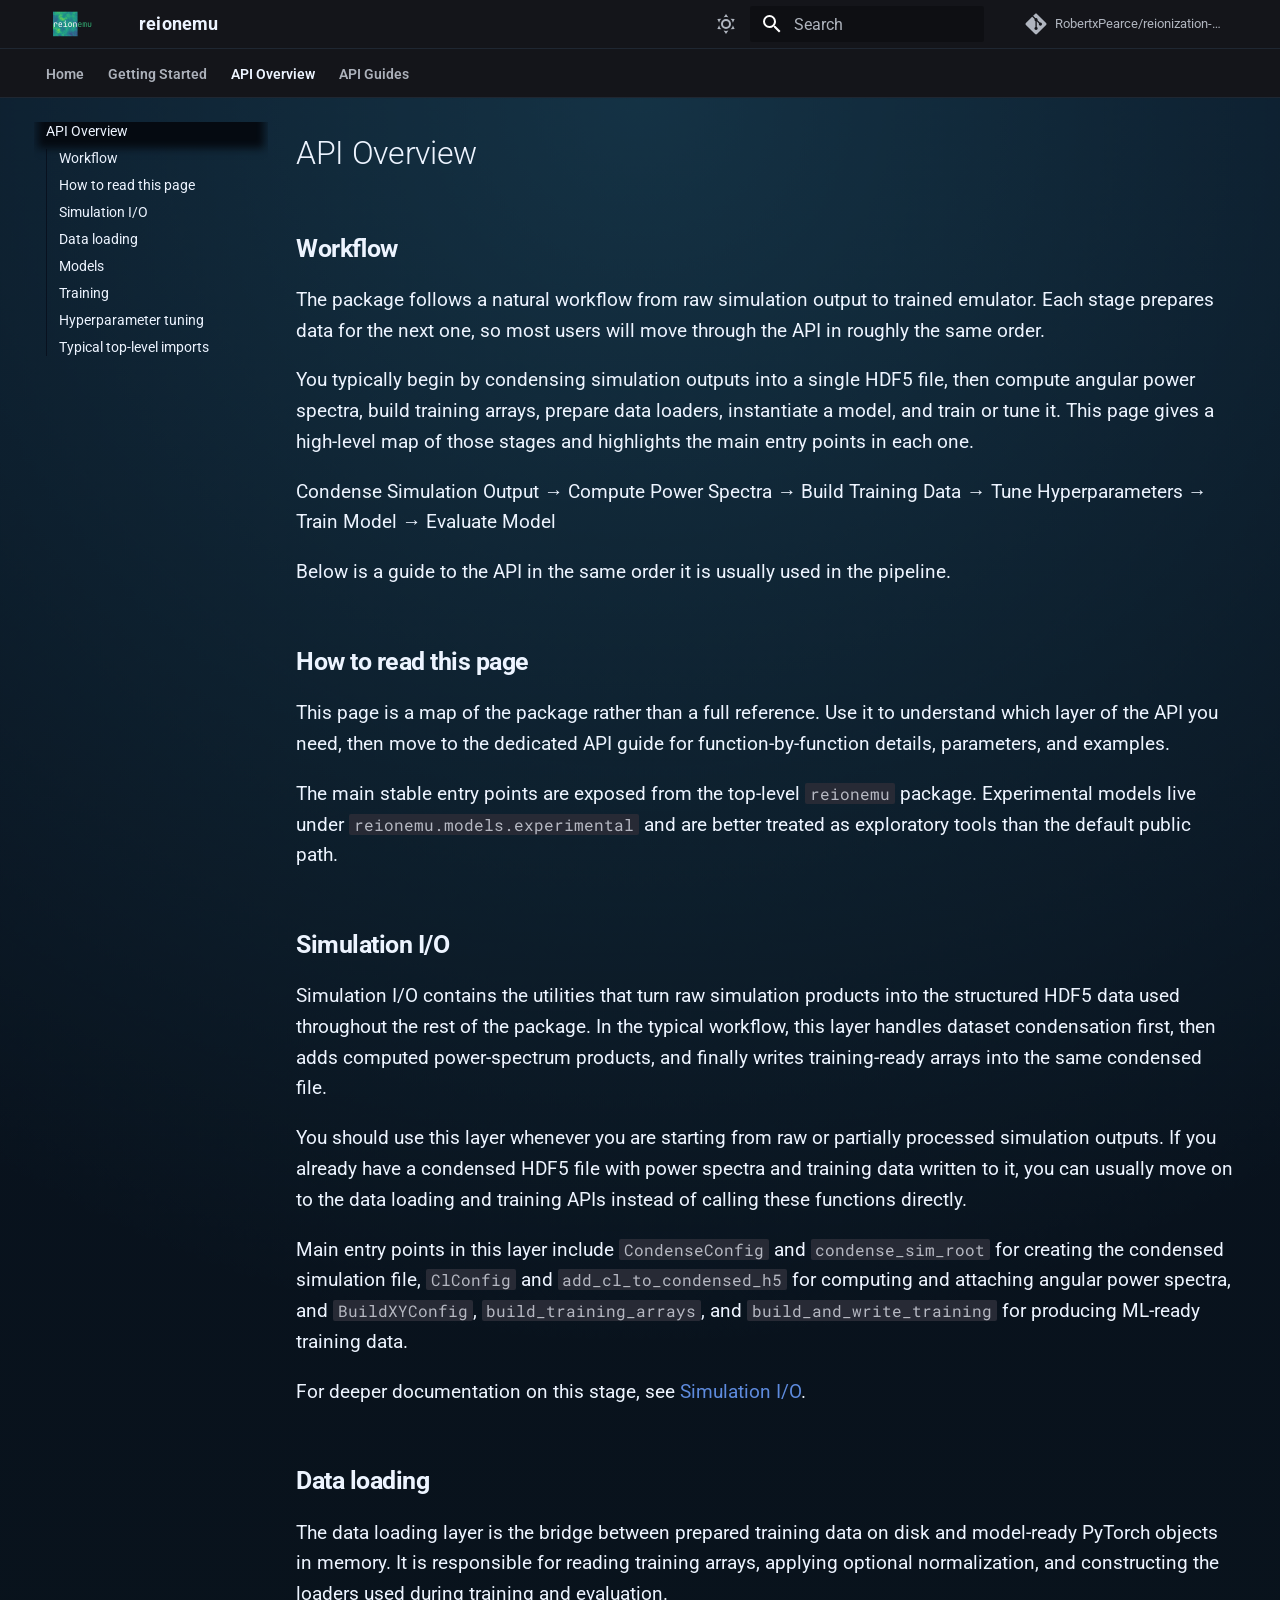
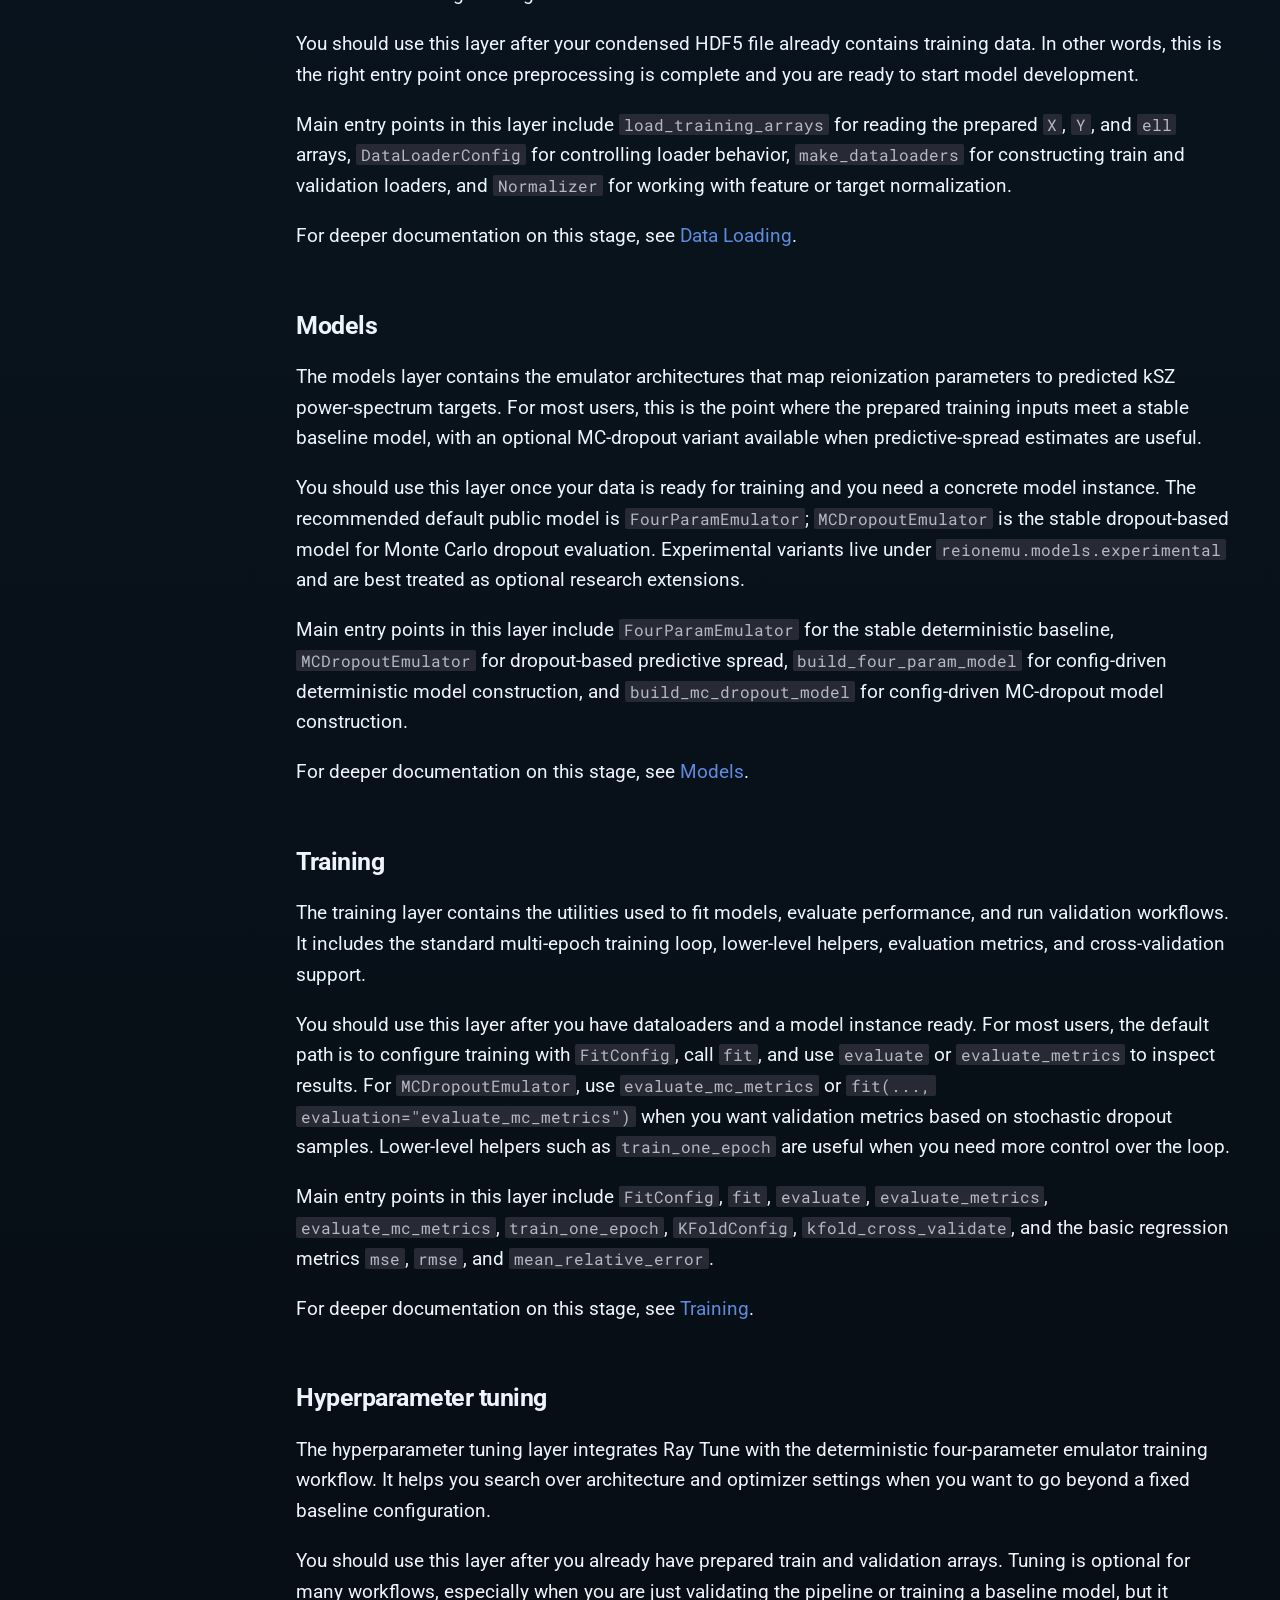
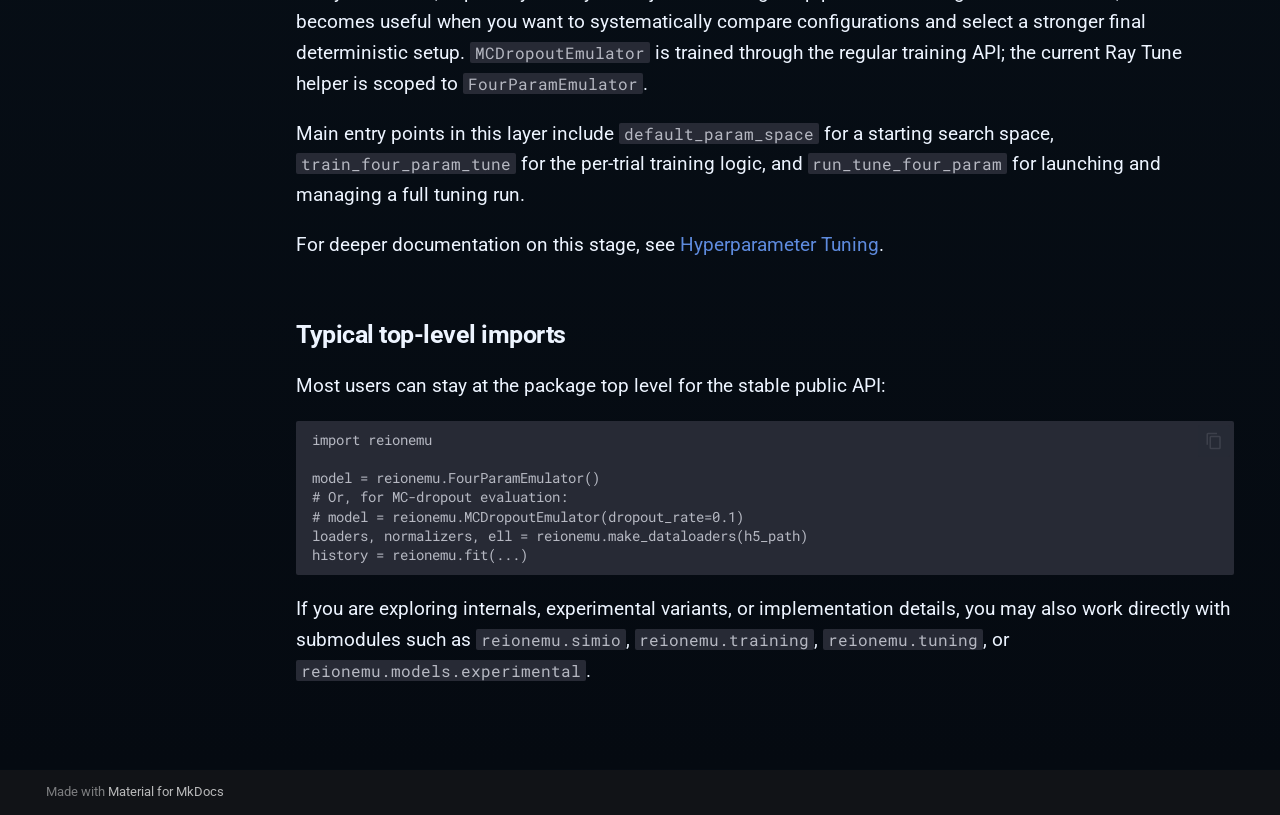
==== api-overview/index.html @ 4e7d53a0 "Deployed 5e20542 with MkDocs version: 1.6.1" ====
<!doctype html>
<html lang="en" class="no-js">
  <head>
    
      <meta charset="utf-8">
      <meta name="viewport" content="width=device-width,initial-scale=1">
      
        <meta name="description" content="Documentation for the reionemu package.">
      
      
      
        <link rel="canonical" href="https://robertxpearce.github.io/reionization-emulator/api-overview/">
      
      
        <link rel="prev" href="../getting-started/">
      
      
        <link rel="next" href="../api/simulation-io/">
      
      
        
      
      
      <link rel="icon" href="../assets/reionemu-logo.png">
      <meta name="generator" content="mkdocs-1.6.1, mkdocs-material-9.7.6">
    
    
      
        <title>API Overview - reionemu</title>
      
    
    
      <link rel="stylesheet" href="../assets/stylesheets/main.484c7ddc.min.css">
      
        
        <link rel="stylesheet" href="../assets/stylesheets/palette.ab4e12ef.min.css">
      
      


    
    
      
    
    
      
        
        
        <link rel="preconnect" href="https://fonts.gstatic.com" crossorigin>
        <link rel="stylesheet" href="https://fonts.googleapis.com/css?family=Roboto:300,300i,400,400i,700,700i%7CRoboto+Mono:400,400i,700,700i&display=fallback">
        <style>:root{--md-text-font:"Roboto";--md-code-font:"Roboto Mono"}</style>
      
    
    
      <link rel="stylesheet" href="../stylesheets/extra.css">
    
    <script>__md_scope=new URL("..",location),__md_hash=e=>[...e].reduce(((e,_)=>(e<<5)-e+_.charCodeAt(0)),0),__md_get=(e,_=localStorage,t=__md_scope)=>JSON.parse(_.getItem(t.pathname+"."+e)),__md_set=(e,_,t=localStorage,a=__md_scope)=>{try{t.setItem(a.pathname+"."+e,JSON.stringify(_))}catch(e){}}</script>
    
      

    
    
  </head>
  
  
    
    
      
    
    
    
    
    <body dir="ltr" data-md-color-scheme="slate" data-md-color-primary="black" data-md-color-accent="cyan">
  
    
    <input class="md-toggle" data-md-toggle="drawer" type="checkbox" id="__drawer" autocomplete="off">
    <input class="md-toggle" data-md-toggle="search" type="checkbox" id="__search" autocomplete="off">
    <label class="md-overlay" for="__drawer"></label>
    <div data-md-component="skip">
      
        
        <a href="#api-overview" class="md-skip">
          Skip to content
        </a>
      
    </div>
    <div data-md-component="announce">
      
    </div>
    
    
      

<header class="md-header" data-md-component="header">
  <nav class="md-header__inner md-grid" aria-label="Header">
    <a href=".." title="reionemu" class="md-header__button md-logo" aria-label="reionemu" data-md-component="logo">
      
  <img src="../assets/reionemu-logo.png" alt="logo">

    </a>
    <label class="md-header__button md-icon" for="__drawer">
      
      <svg xmlns="http://www.w3.org/2000/svg" viewBox="0 0 24 24"><path d="M3 6h18v2H3zm0 5h18v2H3zm0 5h18v2H3z"/></svg>
    </label>
    <div class="md-header__title" data-md-component="header-title">
      <div class="md-header__ellipsis">
        <div class="md-header__topic">
          <span class="md-ellipsis">
            reionemu
          </span>
        </div>
        <div class="md-header__topic" data-md-component="header-topic">
          <span class="md-ellipsis">
            
              API Overview
            
          </span>
        </div>
      </div>
    </div>
    
      
        <form class="md-header__option" data-md-component="palette">
  
    
    
    
    <input class="md-option" data-md-color-media="" data-md-color-scheme="slate" data-md-color-primary="black" data-md-color-accent="cyan"  aria-label="Switch to light mode"  type="radio" name="__palette" id="__palette_0">
    
      <label class="md-header__button md-icon" title="Switch to light mode" for="__palette_1" hidden>
        <svg xmlns="http://www.w3.org/2000/svg" viewBox="0 0 24 24"><path d="M12 7a5 5 0 0 1 5 5 5 5 0 0 1-5 5 5 5 0 0 1-5-5 5 5 0 0 1 5-5m0 2a3 3 0 0 0-3 3 3 3 0 0 0 3 3 3 3 0 0 0 3-3 3 3 0 0 0-3-3m0-7 2.39 3.42C13.65 5.15 12.84 5 12 5s-1.65.15-2.39.42zM3.34 7l4.16-.35A7.2 7.2 0 0 0 5.94 8.5c-.44.74-.69 1.5-.83 2.29zm.02 10 1.76-3.77a7.131 7.131 0 0 0 2.38 4.14zM20.65 7l-1.77 3.79a7.02 7.02 0 0 0-2.38-4.15zm-.01 10-4.14.36c.59-.51 1.12-1.14 1.54-1.86.42-.73.69-1.5.83-2.29zM12 22l-2.41-3.44c.74.27 1.55.44 2.41.44.82 0 1.63-.17 2.37-.44z"/></svg>
      </label>
    
  
    
    
    
    <input class="md-option" data-md-color-media="" data-md-color-scheme="default" data-md-color-primary="blue-grey" data-md-color-accent="cyan"  aria-label="Switch to dark mode"  type="radio" name="__palette" id="__palette_1">
    
      <label class="md-header__button md-icon" title="Switch to dark mode" for="__palette_0" hidden>
        <svg xmlns="http://www.w3.org/2000/svg" viewBox="0 0 24 24"><path d="m17.75 4.09-2.53 1.94.91 3.06-2.63-1.81-2.63 1.81.91-3.06-2.53-1.94L12.44 4l1.06-3 1.06 3zm3.5 6.91-1.64 1.25.59 1.98-1.7-1.17-1.7 1.17.59-1.98L15.75 11l2.06-.05L18.5 9l.69 1.95zm-2.28 4.95c.83-.08 1.72 1.1 1.19 1.85-.32.45-.66.87-1.08 1.27C15.17 23 8.84 23 4.94 19.07c-3.91-3.9-3.91-10.24 0-14.14.4-.4.82-.76 1.27-1.08.75-.53 1.93.36 1.85 1.19-.27 2.86.69 5.83 2.89 8.02a9.96 9.96 0 0 0 8.02 2.89m-1.64 2.02a12.08 12.08 0 0 1-7.8-3.47c-2.17-2.19-3.33-5-3.49-7.82-2.81 3.14-2.7 7.96.31 10.98 3.02 3.01 7.84 3.12 10.98.31"/></svg>
      </label>
    
  
</form>
      
    
    
      <script>var palette=__md_get("__palette");if(palette&&palette.color){if("(prefers-color-scheme)"===palette.color.media){var media=matchMedia("(prefers-color-scheme: light)"),input=document.querySelector(media.matches?"[data-md-color-media='(prefers-color-scheme: light)']":"[data-md-color-media='(prefers-color-scheme: dark)']");palette.color.media=input.getAttribute("data-md-color-media"),palette.color.scheme=input.getAttribute("data-md-color-scheme"),palette.color.primary=input.getAttribute("data-md-color-primary"),palette.color.accent=input.getAttribute("data-md-color-accent")}for(var[key,value]of Object.entries(palette.color))document.body.setAttribute("data-md-color-"+key,value)}</script>
    
    
    
      
      
        <label class="md-header__button md-icon" for="__search">
          
          <svg xmlns="http://www.w3.org/2000/svg" viewBox="0 0 24 24"><path d="M9.5 3A6.5 6.5 0 0 1 16 9.5c0 1.61-.59 3.09-1.56 4.23l.27.27h.79l5 5-1.5 1.5-5-5v-.79l-.27-.27A6.52 6.52 0 0 1 9.5 16 6.5 6.5 0 0 1 3 9.5 6.5 6.5 0 0 1 9.5 3m0 2C7 5 5 7 5 9.5S7 14 9.5 14 14 12 14 9.5 12 5 9.5 5"/></svg>
        </label>
        <div class="md-search" data-md-component="search" role="dialog">
  <label class="md-search__overlay" for="__search"></label>
  <div class="md-search__inner" role="search">
    <form class="md-search__form" name="search">
      <input type="text" class="md-search__input" name="query" aria-label="Search" placeholder="Search" autocapitalize="off" autocorrect="off" autocomplete="off" spellcheck="false" data-md-component="search-query" required>
      <label class="md-search__icon md-icon" for="__search">
        
        <svg xmlns="http://www.w3.org/2000/svg" viewBox="0 0 24 24"><path d="M9.5 3A6.5 6.5 0 0 1 16 9.5c0 1.61-.59 3.09-1.56 4.23l.27.27h.79l5 5-1.5 1.5-5-5v-.79l-.27-.27A6.52 6.52 0 0 1 9.5 16 6.5 6.5 0 0 1 3 9.5 6.5 6.5 0 0 1 9.5 3m0 2C7 5 5 7 5 9.5S7 14 9.5 14 14 12 14 9.5 12 5 9.5 5"/></svg>
        
        <svg xmlns="http://www.w3.org/2000/svg" viewBox="0 0 24 24"><path d="M20 11v2H8l5.5 5.5-1.42 1.42L4.16 12l7.92-7.92L13.5 5.5 8 11z"/></svg>
      </label>
      <nav class="md-search__options" aria-label="Search">
        
        <button type="reset" class="md-search__icon md-icon" title="Clear" aria-label="Clear" tabindex="-1">
          
          <svg xmlns="http://www.w3.org/2000/svg" viewBox="0 0 24 24"><path d="M19 6.41 17.59 5 12 10.59 6.41 5 5 6.41 10.59 12 5 17.59 6.41 19 12 13.41 17.59 19 19 17.59 13.41 12z"/></svg>
        </button>
      </nav>
      
    </form>
    <div class="md-search__output">
      <div class="md-search__scrollwrap" tabindex="0" data-md-scrollfix>
        <div class="md-search-result" data-md-component="search-result">
          <div class="md-search-result__meta">
            Initializing search
          </div>
          <ol class="md-search-result__list" role="presentation"></ol>
        </div>
      </div>
    </div>
  </div>
</div>
      
    
    
      <div class="md-header__source">
        <a href="https://github.com/RobertxPearce/reionization-emulator" title="Go to repository" class="md-source" data-md-component="source">
  <div class="md-source__icon md-icon">
    
    <svg xmlns="http://www.w3.org/2000/svg" viewBox="0 0 448 512"><!--! Font Awesome Free 7.1.0 by @fontawesome - https://fontawesome.com License - https://fontawesome.com/license/free (Icons: CC BY 4.0, Fonts: SIL OFL 1.1, Code: MIT License) Copyright 2025 Fonticons, Inc.--><path d="M439.6 236.1 244 40.5c-5.4-5.5-12.8-8.5-20.4-8.5s-15 3-20.4 8.4L162.5 81l51.5 51.5c27.1-9.1 52.7 16.8 43.4 43.7l49.7 49.7c34.2-11.8 61.2 31 35.5 56.7-26.5 26.5-70.2-2.9-56-37.3L240.3 199v121.9c25.3 12.5 22.3 41.8 9.1 55-6.4 6.4-15.2 10.1-24.3 10.1s-17.8-3.6-24.3-10.1c-17.6-17.6-11.1-46.9 11.2-56v-123c-20.8-8.5-24.6-30.7-18.6-45L142.6 101 8.5 235.1C3 240.6 0 247.9 0 255.5s3 15 8.5 20.4l195.6 195.7c5.4 5.4 12.7 8.4 20.4 8.4s15-3 20.4-8.4l194.7-194.7c5.4-5.4 8.4-12.8 8.4-20.4s-3-15-8.4-20.4"/></svg>
  </div>
  <div class="md-source__repository">
    RobertxPearce/reionization-emulator
  </div>
</a>
      </div>
    
  </nav>
  
</header>
    
    <div class="md-container" data-md-component="container">
      
      
        
          
            
<nav class="md-tabs" aria-label="Tabs" data-md-component="tabs">
  <div class="md-grid">
    <ul class="md-tabs__list">
      
        
  
  
  
  
    <li class="md-tabs__item">
      <a href=".." class="md-tabs__link">
        
  
  
    
  
  Home

      </a>
    </li>
  

      
        
  
  
  
  
    <li class="md-tabs__item">
      <a href="../getting-started/" class="md-tabs__link">
        
  
  
    
  
  Getting Started

      </a>
    </li>
  

      
        
  
  
  
    
  
  
    <li class="md-tabs__item md-tabs__item--active">
      <a href="./" class="md-tabs__link">
        
  
  
    
  
  API Overview

      </a>
    </li>
  

      
        
  
  
  
  
    
    
      <li class="md-tabs__item">
        <a href="../api/simulation-io/" class="md-tabs__link">
          
  
  
  API Guides

        </a>
      </li>
    
  

      
    </ul>
  </div>
</nav>
          
        
      
      <main class="md-main" data-md-component="main">
        <div class="md-main__inner md-grid">
          
            
              
              <div class="md-sidebar md-sidebar--primary" data-md-component="sidebar" data-md-type="navigation" >
                <div class="md-sidebar__scrollwrap">
                  <div class="md-sidebar__inner">
                    


  


  

<nav class="md-nav md-nav--primary md-nav--lifted md-nav--integrated" aria-label="Navigation" data-md-level="0">
  <label class="md-nav__title" for="__drawer">
    <a href=".." title="reionemu" class="md-nav__button md-logo" aria-label="reionemu" data-md-component="logo">
      
  <img src="../assets/reionemu-logo.png" alt="logo">

    </a>
    reionemu
  </label>
  
    <div class="md-nav__source">
      <a href="https://github.com/RobertxPearce/reionization-emulator" title="Go to repository" class="md-source" data-md-component="source">
  <div class="md-source__icon md-icon">
    
    <svg xmlns="http://www.w3.org/2000/svg" viewBox="0 0 448 512"><!--! Font Awesome Free 7.1.0 by @fontawesome - https://fontawesome.com License - https://fontawesome.com/license/free (Icons: CC BY 4.0, Fonts: SIL OFL 1.1, Code: MIT License) Copyright 2025 Fonticons, Inc.--><path d="M439.6 236.1 244 40.5c-5.4-5.5-12.8-8.5-20.4-8.5s-15 3-20.4 8.4L162.5 81l51.5 51.5c27.1-9.1 52.7 16.8 43.4 43.7l49.7 49.7c34.2-11.8 61.2 31 35.5 56.7-26.5 26.5-70.2-2.9-56-37.3L240.3 199v121.9c25.3 12.5 22.3 41.8 9.1 55-6.4 6.4-15.2 10.1-24.3 10.1s-17.8-3.6-24.3-10.1c-17.6-17.6-11.1-46.9 11.2-56v-123c-20.8-8.5-24.6-30.7-18.6-45L142.6 101 8.5 235.1C3 240.6 0 247.9 0 255.5s3 15 8.5 20.4l195.6 195.7c5.4 5.4 12.7 8.4 20.4 8.4s15-3 20.4-8.4l194.7-194.7c5.4-5.4 8.4-12.8 8.4-20.4s-3-15-8.4-20.4"/></svg>
  </div>
  <div class="md-source__repository">
    RobertxPearce/reionization-emulator
  </div>
</a>
    </div>
  
  <ul class="md-nav__list" data-md-scrollfix>
    
      
      
  
  
  
  
    <li class="md-nav__item">
      <a href=".." class="md-nav__link">
        
  
  
  <span class="md-ellipsis">
    
  
    Home
  

    
  </span>
  
  

      </a>
    </li>
  

    
      
      
  
  
  
  
    <li class="md-nav__item">
      <a href="../getting-started/" class="md-nav__link">
        
  
  
  <span class="md-ellipsis">
    
  
    Getting Started
  

    
  </span>
  
  

      </a>
    </li>
  

    
      
      
  
  
    
  
  
  
    <li class="md-nav__item md-nav__item--active">
      
      <input class="md-nav__toggle md-toggle" type="checkbox" id="__toc">
      
      
        
      
      
        <label class="md-nav__link md-nav__link--active" for="__toc">
          
  
  
  <span class="md-ellipsis">
    
  
    API Overview
  

    
  </span>
  
  

          <span class="md-nav__icon md-icon"></span>
        </label>
      
      <a href="./" class="md-nav__link md-nav__link--active">
        
  
  
  <span class="md-ellipsis">
    
  
    API Overview
  

    
  </span>
  
  

      </a>
      
        

<nav class="md-nav md-nav--secondary" aria-label="Table of contents">
  
  
  
    
  
  
    <label class="md-nav__title" for="__toc">
      <span class="md-nav__icon md-icon"></span>
      Table of contents
    </label>
    <ul class="md-nav__list" data-md-component="toc" data-md-scrollfix>
      
        <li class="md-nav__item">
  <a href="#workflow" class="md-nav__link">
    <span class="md-ellipsis">
      
        Workflow
      
    </span>
  </a>
  
</li>
      
        <li class="md-nav__item">
  <a href="#how-to-read-this-page" class="md-nav__link">
    <span class="md-ellipsis">
      
        How to read this page
      
    </span>
  </a>
  
</li>
      
        <li class="md-nav__item">
  <a href="#simulation-io" class="md-nav__link">
    <span class="md-ellipsis">
      
        Simulation I/O
      
    </span>
  </a>
  
</li>
      
        <li class="md-nav__item">
  <a href="#data-loading" class="md-nav__link">
    <span class="md-ellipsis">
      
        Data loading
      
    </span>
  </a>
  
</li>
      
        <li class="md-nav__item">
  <a href="#models" class="md-nav__link">
    <span class="md-ellipsis">
      
        Models
      
    </span>
  </a>
  
</li>
      
        <li class="md-nav__item">
  <a href="#training" class="md-nav__link">
    <span class="md-ellipsis">
      
        Training
      
    </span>
  </a>
  
</li>
      
        <li class="md-nav__item">
  <a href="#hyperparameter-tuning" class="md-nav__link">
    <span class="md-ellipsis">
      
        Hyperparameter tuning
      
    </span>
  </a>
  
</li>
      
        <li class="md-nav__item">
  <a href="#typical-top-level-imports" class="md-nav__link">
    <span class="md-ellipsis">
      
        Typical top-level imports
      
    </span>
  </a>
  
</li>
      
    </ul>
  
</nav>
      
    </li>
  

    
      
      
  
  
  
  
    
    
    
    
      
      
        
      
    
    
    <li class="md-nav__item md-nav__item--nested">
      
        
        
        <input class="md-nav__toggle md-toggle " type="checkbox" id="__nav_4" >
        
          
          <label class="md-nav__link" for="__nav_4" id="__nav_4_label" tabindex="0">
            
  
  
  <span class="md-ellipsis">
    
  
    API Guides
  

    
  </span>
  
  

            <span class="md-nav__icon md-icon"></span>
          </label>
        
        <nav class="md-nav" data-md-level="1" aria-labelledby="__nav_4_label" aria-expanded="false">
          <label class="md-nav__title" for="__nav_4">
            <span class="md-nav__icon md-icon"></span>
            
  
    API Guides
  

          </label>
          <ul class="md-nav__list" data-md-scrollfix>
            
              
                
  
  
  
  
    <li class="md-nav__item">
      <a href="../api/simulation-io/" class="md-nav__link">
        
  
  
  <span class="md-ellipsis">
    
  
    Simulation I/O
  

    
  </span>
  
  

      </a>
    </li>
  

              
            
              
                
  
  
  
  
    <li class="md-nav__item">
      <a href="../api/data-loading/" class="md-nav__link">
        
  
  
  <span class="md-ellipsis">
    
  
    Data Loading
  

    
  </span>
  
  

      </a>
    </li>
  

              
            
              
                
  
  
  
  
    <li class="md-nav__item">
      <a href="../api/models/" class="md-nav__link">
        
  
  
  <span class="md-ellipsis">
    
  
    Models
  

    
  </span>
  
  

      </a>
    </li>
  

              
            
              
                
  
  
  
  
    <li class="md-nav__item">
      <a href="../api/training/" class="md-nav__link">
        
  
  
  <span class="md-ellipsis">
    
  
    Training
  

    
  </span>
  
  

      </a>
    </li>
  

              
            
              
                
  
  
  
  
    <li class="md-nav__item">
      <a href="../api/hyperparameter-tuning/" class="md-nav__link">
        
  
  
  <span class="md-ellipsis">
    
  
    Hyperparameter Tuning
  

    
  </span>
  
  

      </a>
    </li>
  

              
            
          </ul>
        </nav>
      
    </li>
  

    
  </ul>
</nav>
                  </div>
                </div>
              </div>
            
            
          
          
            <div class="md-content" data-md-component="content">
              
              <article class="md-content__inner md-typeset">
                
                  


  
  


<h1 id="api-overview">API Overview<a class="headerlink" href="#api-overview" title="Permanent link">&para;</a></h1>
<h2 id="workflow">Workflow<a class="headerlink" href="#workflow" title="Permanent link">&para;</a></h2>
<p>The package follows a natural workflow from raw simulation output to trained emulator. Each stage prepares data for the next one, so most users will move through the API in roughly the same order.</p>
<p>You typically begin by condensing simulation outputs into a single HDF5 file, then compute angular power spectra, build training arrays, prepare data loaders, instantiate a model, and train or tune it. This page gives a high-level map of those stages and highlights the main entry points in each one.</p>
<p>Condense Simulation Output → Compute Power Spectra → Build Training Data → Tune Hyperparameters → Train Model → Evaluate Model</p>
<p>Below is a guide to the API in the same order it is usually used in the pipeline.</p>
<h2 id="how-to-read-this-page">How to read this page<a class="headerlink" href="#how-to-read-this-page" title="Permanent link">&para;</a></h2>
<p>This page is a map of the package rather than a full reference. Use it to understand which layer of the API you need, then move to the dedicated API guide for function-by-function details, parameters, and examples.</p>
<p>The main stable entry points are exposed from the top-level <code>reionemu</code> package. Experimental models live under <code>reionemu.models.experimental</code> and are better treated as exploratory tools than the default public path.</p>
<h2 id="simulation-io">Simulation I/O<a class="headerlink" href="#simulation-io" title="Permanent link">&para;</a></h2>
<p>Simulation I/O contains the utilities that turn raw simulation products into the structured HDF5 data used throughout the rest of the package. In the typical workflow, this layer handles dataset condensation first, then adds computed power-spectrum products, and finally writes training-ready arrays into the same condensed file.</p>
<p>You should use this layer whenever you are starting from raw or partially processed simulation outputs. If you already have a condensed HDF5 file with power spectra and training data written to it, you can usually move on to the data loading and training APIs instead of calling these functions directly.</p>
<p>Main entry points in this layer include <code>CondenseConfig</code> and <code>condense_sim_root</code> for creating the condensed simulation file, <code>ClConfig</code> and <code>add_cl_to_condensed_h5</code> for computing and attaching angular power spectra, and <code>BuildXYConfig</code>, <code>build_training_arrays</code>, and <code>build_and_write_training</code> for producing ML-ready training data.</p>
<p>For deeper documentation on this stage, see <a href="../api/simulation-io/">Simulation I/O</a>.</p>
<h2 id="data-loading">Data loading<a class="headerlink" href="#data-loading" title="Permanent link">&para;</a></h2>
<p>The data loading layer is the bridge between prepared training data on disk and model-ready PyTorch objects in memory. It is responsible for reading training arrays, applying optional normalization, and constructing the loaders used during training and evaluation.</p>
<p>You should use this layer after your condensed HDF5 file already contains training data. In other words, this is the right entry point once preprocessing is complete and you are ready to start model development.</p>
<p>Main entry points in this layer include <code>load_training_arrays</code> for reading the prepared <code>X</code>, <code>Y</code>, and <code>ell</code> arrays, <code>DataLoaderConfig</code> for controlling loader behavior, <code>make_dataloaders</code> for constructing train and validation loaders, and <code>Normalizer</code> for working with feature or target normalization.</p>
<p>For deeper documentation on this stage, see <a href="../api/data-loading/">Data Loading</a>.</p>
<h2 id="models">Models<a class="headerlink" href="#models" title="Permanent link">&para;</a></h2>
<p>The models layer contains the emulator architectures that map reionization parameters to predicted kSZ power-spectrum targets. For most users, this is the point where the prepared training inputs meet a stable baseline model, with an optional MC-dropout variant available when predictive-spread estimates are useful.</p>
<p>You should use this layer once your data is ready for training and you need a concrete model instance. The recommended default public model is <code>FourParamEmulator</code>; <code>MCDropoutEmulator</code> is the stable dropout-based model for Monte Carlo dropout evaluation. Experimental variants live under <code>reionemu.models.experimental</code> and are best treated as optional research extensions.</p>
<p>Main entry points in this layer include <code>FourParamEmulator</code> for the stable deterministic baseline, <code>MCDropoutEmulator</code> for dropout-based predictive spread, <code>build_four_param_model</code> for config-driven deterministic model construction, and <code>build_mc_dropout_model</code> for config-driven MC-dropout model construction.</p>
<p>For deeper documentation on this stage, see <a href="../api/models/">Models</a>.</p>
<h2 id="training">Training<a class="headerlink" href="#training" title="Permanent link">&para;</a></h2>
<p>The training layer contains the utilities used to fit models, evaluate performance, and run validation workflows. It includes the standard multi-epoch training loop, lower-level helpers, evaluation metrics, and cross-validation support.</p>
<p>You should use this layer after you have dataloaders and a model instance ready. For most users, the default path is to configure training with <code>FitConfig</code>, call <code>fit</code>, and use <code>evaluate</code> or <code>evaluate_metrics</code> to inspect results. For <code>MCDropoutEmulator</code>, use <code>evaluate_mc_metrics</code> or <code>fit(..., evaluation="evaluate_mc_metrics")</code> when you want validation metrics based on stochastic dropout samples. Lower-level helpers such as <code>train_one_epoch</code> are useful when you need more control over the loop.</p>
<p>Main entry points in this layer include <code>FitConfig</code>, <code>fit</code>, <code>evaluate</code>, <code>evaluate_metrics</code>, <code>evaluate_mc_metrics</code>, <code>train_one_epoch</code>, <code>KFoldConfig</code>, <code>kfold_cross_validate</code>, and the basic regression metrics <code>mse</code>, <code>rmse</code>, and <code>mean_relative_error</code>.</p>
<p>For deeper documentation on this stage, see <a href="../api/training/">Training</a>.</p>
<h2 id="hyperparameter-tuning">Hyperparameter tuning<a class="headerlink" href="#hyperparameter-tuning" title="Permanent link">&para;</a></h2>
<p>The hyperparameter tuning layer integrates Ray Tune with the deterministic four-parameter emulator training workflow. It helps you search over architecture and optimizer settings when you want to go beyond a fixed baseline configuration.</p>
<p>You should use this layer after you already have prepared train and validation arrays. Tuning is optional for many workflows, especially when you are just validating the pipeline or training a baseline model, but it becomes useful when you want to systematically compare configurations and select a stronger final deterministic setup. <code>MCDropoutEmulator</code> is trained through the regular training API; the current Ray Tune helper is scoped to <code>FourParamEmulator</code>.</p>
<p>Main entry points in this layer include <code>default_param_space</code> for a starting search space, <code>train_four_param_tune</code> for the per-trial training logic, and <code>run_tune_four_param</code> for launching and managing a full tuning run.</p>
<p>For deeper documentation on this stage, see <a href="../api/hyperparameter-tuning/">Hyperparameter Tuning</a>.</p>
<h2 id="typical-top-level-imports">Typical top-level imports<a class="headerlink" href="#typical-top-level-imports" title="Permanent link">&para;</a></h2>
<p>Most users can stay at the package top level for the stable public API:</p>
<pre><code class="language-python">import reionemu

model = reionemu.FourParamEmulator()
# Or, for MC-dropout evaluation:
# model = reionemu.MCDropoutEmulator(dropout_rate=0.1)
loaders, normalizers, ell = reionemu.make_dataloaders(h5_path)
history = reionemu.fit(...)
</code></pre>
<p>If you are exploring internals, experimental variants, or implementation details, you may also work directly with submodules such as <code>reionemu.simio</code>, <code>reionemu.training</code>, <code>reionemu.tuning</code>, or <code>reionemu.models.experimental</code>.</p>












                
              </article>
            </div>
          
          
<script>var target=document.getElementById(location.hash.slice(1));target&&target.name&&(target.checked=target.name.startsWith("__tabbed_"))</script>
        </div>
        
          <button type="button" class="md-top md-icon" data-md-component="top" hidden>
  
  <svg xmlns="http://www.w3.org/2000/svg" viewBox="0 0 24 24"><path d="M13 20h-2V8l-5.5 5.5-1.42-1.42L12 4.16l7.92 7.92-1.42 1.42L13 8z"/></svg>
  Back to top
</button>
        
      </main>
      
        <footer class="md-footer">
  
  <div class="md-footer-meta md-typeset">
    <div class="md-footer-meta__inner md-grid">
      <div class="md-copyright">
  
  
    Made with
    <a href="https://squidfunk.github.io/mkdocs-material/" target="_blank" rel="noopener">
      Material for MkDocs
    </a>
  
</div>
      
    </div>
  </div>
</footer>
      
    </div>
    <div class="md-dialog" data-md-component="dialog">
      <div class="md-dialog__inner md-typeset"></div>
    </div>
    
    
    
      
      
      <script id="__config" type="application/json">{"annotate": null, "base": "..", "features": ["navigation.tabs", "navigation.sections", "navigation.top", "toc.integrate", "content.code.copy"], "search": "../assets/javascripts/workers/search.2c215733.min.js", "tags": null, "translations": {"clipboard.copied": "Copied to clipboard", "clipboard.copy": "Copy to clipboard", "search.result.more.one": "1 more on this page", "search.result.more.other": "# more on this page", "search.result.none": "No matching documents", "search.result.one": "1 matching document", "search.result.other": "# matching documents", "search.result.placeholder": "Type to start searching", "search.result.term.missing": "Missing", "select.version": "Select version"}, "version": null}</script>
    
    
      <script src="../assets/javascripts/bundle.79ae519e.min.js"></script>
      
    
  </body>
</html>
---- assets/stylesheets/main.484c7ddc.min.css ----
@charset "UTF-8";html{-webkit-text-size-adjust:none;-moz-text-size-adjust:none;text-size-adjust:none;box-sizing:border-box}*,:after,:before{box-sizing:inherit}@media (prefers-reduced-motion){*,:after,:before{transition:none!important}}body{margin:0}a,button,input,label{-webkit-tap-highlight-color:transparent}a{color:inherit;text-decoration:none}hr{border:0;box-sizing:initial;display:block;height:.05rem;overflow:visible;padding:0}small{font-size:80%}sub,sup{line-height:1em}img{border-style:none}table{border-collapse:initial;border-spacing:0}td,th{font-weight:400;vertical-align:top}button{background:#0000;border:0;font-family:inherit;font-size:inherit;margin:0;padding:0}input{border:0;outline:none}:root{--md-primary-fg-color:#4051b5;--md-primary-fg-color--light:#5d6cc0;--md-primary-fg-color--dark:#303fa1;--md-primary-bg-color:#fff;--md-primary-bg-color--light:#ffffffb3;--md-accent-fg-color:#526cfe;--md-accent-fg-color--transparent:#526cfe1a;--md-accent-bg-color:#fff;--md-accent-bg-color--light:#ffffffb3}[data-md-color-scheme=default]{color-scheme:light}[data-md-color-scheme=default] img[src$="#gh-dark-mode-only"],[data-md-color-scheme=default] img[src$="#only-dark"]{display:none}:root,[data-md-color-scheme=default]{--md-hue:225deg;--md-default-fg-color:#000000de;--md-default-fg-color--light:#0000008a;--md-default-fg-color--lighter:#00000052;--md-default-fg-color--lightest:#00000012;--md-default-bg-color:#fff;--md-default-bg-color--light:#ffffffb3;--md-default-bg-color--lighter:#ffffff4d;--md-default-bg-color--lightest:#ffffff1f;--md-code-fg-color:#36464e;--md-code-bg-color:#f5f5f5;--md-code-bg-color--light:#f5f5f5b3;--md-code-bg-color--lighter:#f5f5f54d;--md-code-hl-color:#4287ff;--md-code-hl-color--light:#4287ff1a;--md-code-hl-number-color:#d52a2a;--md-code-hl-special-color:#db1457;--md-code-hl-function-color:#a846b9;--md-code-hl-constant-color:#6e59d9;--md-code-hl-keyword-color:#3f6ec6;--md-code-hl-string-color:#1c7d4d;--md-code-hl-name-color:var(--md-code-fg-color);--md-code-hl-operator-color:var(--md-default-fg-color--light);--md-code-hl-punctuation-color:var(--md-default-fg-color--light);--md-code-hl-comment-color:var(--md-default-fg-color--light);--md-code-hl-generic-color:var(--md-default-fg-color--light);--md-code-hl-variable-color:var(--md-default-fg-color--light);--md-typeset-color:var(--md-default-fg-color);--md-typeset-a-color:var(--md-primary-fg-color);--md-typeset-del-color:#f5503d26;--md-typeset-ins-color:#0bd57026;--md-typeset-kbd-color:#fafafa;--md-typeset-kbd-accent-color:#fff;--md-typeset-kbd-border-color:#b8b8b8;--md-typeset-mark-color:#ffff0080;--md-typeset-table-color:#0000001f;--md-typeset-table-color--light:rgba(0,0,0,.035);--md-admonition-fg-color:var(--md-default-fg-color);--md-admonition-bg-color:var(--md-default-bg-color);--md-warning-fg-color:#000000de;--md-warning-bg-color:#ff9;--md-footer-fg-color:#fff;--md-footer-fg-color--light:#ffffffb3;--md-footer-fg-color--lighter:#ffffff73;--md-footer-bg-color:#000000de;--md-footer-bg-color--dark:#00000052;--md-shadow-z1:0 0.2rem 0.5rem #0000000d,0 0 0.05rem #0000001a;--md-shadow-z2:0 0.2rem 0.5rem #0000001a,0 0 0.05rem #00000040;--md-shadow-z3:0 0.2rem 0.5rem #0003,0 0 0.05rem #00000059}.md-icon svg{fill:currentcolor;display:block;height:1.2rem;width:1.2rem}body{-webkit-font-smoothing:antialiased;-moz-osx-font-smoothing:grayscale;--md-text-font-family:var(--md-text-font,_),-apple-system,BlinkMacSystemFont,Helvetica,Arial,sans-serif;--md-code-font-family:var(--md-code-font,_),SFMono-Regular,Consolas,Menlo,monospace}aside,body,input{font-feature-settings:"kern","liga";color:var(--md-typeset-color);font-family:var(--md-text-font-family)}code,kbd,pre{font-feature-settings:"kern";font-family:var(--md-code-font-family)}:root{--md-typeset-table-sort-icon:url('data:image/svg+xml;charset=utf-8,<svg xmlns="http://www.w3.org/2000/svg" viewBox="0 0 24 24"><path d="m18 21-4-4h3V7h-3l4-4 4 4h-3v10h3M2 19v-2h10v2M2 13v-2h7v2M2 7V5h4v2z"/></svg>');--md-typeset-table-sort-icon--asc:url('data:image/svg+xml;charset=utf-8,<svg xmlns="http://www.w3.org/2000/svg" viewBox="0 0 24 24"><path d="M19 17h3l-4 4-4-4h3V3h2M2 17h10v2H2M6 5v2H2V5m0 6h7v2H2z"/></svg>');--md-typeset-table-sort-icon--desc:url('data:image/svg+xml;charset=utf-8,<svg xmlns="http://www.w3.org/2000/svg" viewBox="0 0 24 24"><path d="M19 7h3l-4-4-4 4h3v14h2M2 17h10v2H2M6 5v2H2V5m0 6h7v2H2z"/></svg>')}.md-typeset{-webkit-print-color-adjust:exact;color-adjust:exact;font-size:.8rem;line-height:1.6;overflow-wrap:break-word}@media print{.md-typeset{font-size:.68rem}}.md-typeset blockquote,.md-typeset dl,.md-typeset figure,.md-typeset ol,.md-typeset pre,.md-typeset ul{margin-bottom:1em;margin-top:1em}.md-typeset h1{color:var(--md-default-fg-color--light);font-size:2em;line-height:1.3;margin:0 0 1.25em}.md-typeset h1,.md-typeset h2{font-weight:300;letter-spacing:-.01em}.md-typeset h2{font-size:1.5625em;line-height:1.4;margin:1.6em 0 .64em}.md-typeset h3{font-size:1.25em;font-weight:400;letter-spacing:-.01em;line-height:1.5;margin:1.6em 0 .8em}.md-typeset h2+h3{margin-top:.8em}.md-typeset h4{font-weight:700;letter-spacing:-.01em;margin:1em 0}.md-typeset h5,.md-typeset h6{color:var(--md-default-fg-color--light);font-size:.8em;font-weight:700;letter-spacing:-.01em;margin:1.25em 0}.md-typeset h5{text-transform:uppercase}.md-typeset h5 code{text-transform:none}.md-typeset hr{border-bottom:.05rem solid var(--md-default-fg-color--lightest);display:flow-root;margin:1.5em 0}.md-typeset a{color:var(--md-typeset-a-color);word-break:break-word}.md-typeset a,.md-typeset a:before{transition:color 125ms}.md-typeset a:focus,.md-typeset a:hover{color:var(--md-accent-fg-color)}.md-typeset a:focus code,.md-typeset a:hover code{background-color:var(--md-accent-fg-color--transparent);color:var(--md-accent-fg-color)}.md-typeset a code{color:var(--md-typeset-a-color)}.md-typeset a.focus-visible{outline-color:var(--md-accent-fg-color);outline-offset:.2rem}.md-typeset code,.md-typeset kbd,.md-typeset pre{color:var(--md-code-fg-color);direction:ltr;font-variant-ligatures:none;transition:background-color 125ms}@media print{.md-typeset code,.md-typeset kbd,.md-typeset pre{white-space:pre-wrap}}.md-typeset code{background-color:var(--md-code-bg-color);border-radius:.1rem;-webkit-box-decoration-break:clone;box-decoration-break:clone;font-size:.85em;padding:0 .2941176471em;transition:color 125ms,background-color 125ms;word-break:break-word}.md-typeset code:not(.focus-visible){-webkit-tap-highlight-color:transparent;outline:none}.md-typeset pre{display:flow-root;line-height:1.4;position:relative}.md-typeset pre>code{-webkit-box-decoration-break:slice;box-decoration-break:slice;box-shadow:none;display:block;margin:0;outline-color:var(--md-accent-fg-color);overflow:auto;padding:.7720588235em 1.1764705882em;scrollbar-color:var(--md-default-fg-color--lighter) #0000;scrollbar-width:thin;touch-action:auto;word-break:normal}.md-typeset pre>code:hover{scrollbar-color:var(--md-accent-fg-color) #0000}.md-typeset pre>code::-webkit-scrollbar{height:.2rem;width:.2rem}.md-typeset pre>code::-webkit-scrollbar-thumb{background-color:var(--md-default-fg-color--lighter)}.md-typeset pre>code::-webkit-scrollbar-thumb:hover{background-color:var(--md-accent-fg-color)}.md-typeset kbd{background-color:var(--md-typeset-kbd-color);border-radius:.1rem;box-shadow:0 .1rem 0 .05rem var(--md-typeset-kbd-border-color),0 .1rem 0 var(--md-typeset-kbd-border-color),0 -.1rem .2rem var(--md-typeset-kbd-accent-color) inset;color:var(--md-default-fg-color);display:inline-block;font-size:.75em;padding:0 .6666666667em;vertical-align:text-top;word-break:break-word}.md-typeset mark{background-color:var(--md-typeset-mark-color);-webkit-box-decoration-break:clone;box-decoration-break:clone;color:inherit;word-break:break-word}.md-typeset abbr{cursor:help;text-decoration:none}.md-typeset [data-preview],.md-typeset abbr{border-bottom:.05rem dotted var(--md-default-fg-color--light)}.md-typeset small{opacity:.75}[dir=ltr] .md-typeset sub,[dir=ltr] .md-typeset sup{margin-left:.078125em}[dir=rtl] .md-typeset sub,[dir=rtl] .md-typeset sup{margin-right:.078125em}[dir=ltr] .md-typeset blockquote{padding-left:.6rem}[dir=rtl] .md-typeset blockquote{padding-right:.6rem}[dir=ltr] .md-typeset blockquote{border-left:.2rem solid var(--md-default-fg-color--lighter)}[dir=rtl] .md-typeset blockquote{border-right:.2rem solid var(--md-default-fg-color--lighter)}.md-typeset blockquote{color:var(--md-default-fg-color--light);margin-left:0;margin-right:0}.md-typeset ul{list-style-type:disc}.md-typeset ul[type]{list-style-type:revert-layer}[dir=ltr] .md-typeset ol,[dir=ltr] .md-typeset ul{margin-left:.625em}[dir=rtl] .md-typeset ol,[dir=rtl] .md-typeset ul{margin-right:.625em}.md-typeset ol,.md-typeset ul{padding:0}.md-typeset ol:not([hidden]),.md-typeset ul:not([hidden]){display:flow-root}.md-typeset ol ol,.md-typeset ul ol{list-style-type:lower-alpha}.md-typeset ol ol ol,.md-typeset ul ol ol{list-style-type:lower-roman}.md-typeset ol ol ol ol,.md-typeset ul ol ol ol{list-style-type:upper-alpha}.md-typeset ol ol ol ol ol,.md-typeset ul ol ol ol ol{list-style-type:upper-roman}.md-typeset ol[type],.md-typeset ul[type]{list-style-type:revert-layer}[dir=ltr] .md-typeset ol li,[dir=ltr] .md-typeset ul li{margin-left:1.25em}[dir=rtl] .md-typeset ol li,[dir=rtl] .md-typeset ul li{margin-right:1.25em}.md-typeset ol li,.md-typeset ul li{margin-bottom:.5em}.md-typeset ol li blockquote,.md-typeset ol li p,.md-typeset ul li blockquote,.md-typeset ul li p{margin:.5em 0}.md-typeset ol li:last-child,.md-typeset ul li:last-child{margin-bottom:0}[dir=ltr] .md-typeset ol li ol,[dir=ltr] .md-typeset ol li ul,[dir=ltr] .md-typeset ul li ol,[dir=ltr] .md-typeset ul li ul{margin-left:.625em}[dir=rtl] .md-typeset ol li ol,[dir=rtl] .md-typeset ol li ul,[dir=rtl] .md-typeset ul li ol,[dir=rtl] .md-typeset ul li ul{margin-right:.625em}.md-typeset ol li ol,.md-typeset ol li ul,.md-typeset ul li ol,.md-typeset ul li ul{margin-bottom:.5em;margin-top:.5em}[dir=ltr] .md-typeset dd{margin-left:1.875em}[dir=rtl] .md-typeset dd{margin-right:1.875em}.md-typeset dd{margin-bottom:1.5em;margin-top:1em}.md-typeset img,.md-typeset svg,.md-typeset video{height:auto;max-width:100%}.md-typeset img[align=left]{margin:1em 1em 1em 0}.md-typeset img[align=right]{margin:1em 0 1em 1em}.md-typeset img[align]:only-child{margin-top:0}.md-typeset figure{display:flow-root;margin:1em auto;max-width:100%;text-align:center;width:fit-content}.md-typeset figure img{display:block;margin:0 auto}.md-typeset figcaption{font-style:italic;margin:1em auto;max-width:24rem}.md-typeset iframe{max-width:100%}.md-typeset table:not([class]){background-color:var(--md-default-bg-color);border:.05rem solid var(--md-typeset-table-color);border-radius:.1rem;display:inline-block;font-size:.64rem;max-width:100%;overflow:auto;touch-action:auto}@media print{.md-typeset table:not([class]){display:table}}.md-typeset table:not([class])+*{margin-top:1.5em}.md-typeset table:not([class]) td>:first-child,.md-typeset table:not([class]) th>:first-child{margin-top:0}.md-typeset table:not([class]) td>:last-child,.md-typeset table:not([class]) th>:last-child{margin-bottom:0}.md-typeset table:not([class]) td:not([align]),.md-typeset table:not([class]) th:not([align]){text-align:left}[dir=rtl] .md-typeset table:not([class]) td:not([align]),[dir=rtl] .md-typeset table:not([class]) th:not([align]){text-align:right}.md-typeset table:not([class]) th{font-weight:700;min-width:5rem;padding:.9375em 1.25em;vertical-align:top}.md-typeset table:not([class]) td{border-top:.05rem solid var(--md-typeset-table-color);padding:.9375em 1.25em;vertical-align:top}.md-typeset table:not([class]) tbody tr{transition:background-color 125ms}.md-typeset table:not([class]) tbody tr:hover{background-color:var(--md-typeset-table-color--light);box-shadow:0 .05rem 0 var(--md-default-bg-color) inset}.md-typeset table:not([class]) a{word-break:normal}.md-typeset table th[role=columnheader]{cursor:pointer}[dir=ltr] .md-typeset table th[role=columnheader]:after{margin-left:.5em}[dir=rtl] .md-typeset table th[role=columnheader]:after{margin-right:.5em}.md-typeset table th[role=columnheader]:after{content:"";display:inline-block;height:1.2em;-webkit-mask-image:var(--md-typeset-table-sort-icon);mask-image:var(--md-typeset-table-sort-icon);-webkit-mask-repeat:no-repeat;mask-repeat:no-repeat;-webkit-mask-size:contain;mask-size:contain;transition:background-color 125ms;vertical-align:text-bottom;width:1.2em}.md-typeset table th[role=columnheader]:hover:after{background-color:var(--md-default-fg-color--lighter)}.md-typeset table th[role=columnheader][aria-sort=ascending]:after{background-color:var(--md-default-fg-color--light);-webkit-mask-image:var(--md-typeset-table-sort-icon--asc);mask-image:var(--md-typeset-table-sort-icon--asc)}.md-typeset table th[role=columnheader][aria-sort=descending]:after{background-color:var(--md-default-fg-color--light);-webkit-mask-image:var(--md-typeset-table-sort-icon--desc);mask-image:var(--md-typeset-table-sort-icon--desc)}.md-typeset__scrollwrap{margin:1em -.8rem;overflow-x:auto;touch-action:auto}.md-typeset__table{display:inline-block;margin-bottom:.5em;padding:0 .8rem}@media print{.md-typeset__table{display:block}}html .md-typeset__table table{display:table;margin:0;overflow:hidden;width:100%}@media screen and (max-width:44.984375em){.md-content__inner>pre{margin:1em -.8rem}.md-content__inner>pre code{border-radius:0}}.md-typeset .md-author{border-radius:100%;display:block;flex-shrink:0;height:1.6rem;overflow:hidden;position:relative;transition:color 125ms,transform 125ms;width:1.6rem}.md-typeset .md-author img{display:block}.md-typeset .md-author--more{background:var(--md-default-fg-color--lightest);color:var(--md-default-fg-color--lighter);font-size:.6rem;font-weight:700;line-height:1.6rem;text-align:center}.md-typeset .md-author--long{height:2.4rem;width:2.4rem}.md-typeset a.md-author{transform:scale(1)}.md-typeset a.md-author img{border-radius:100%;filter:grayscale(100%) opacity(75%);transition:filter 125ms}.md-typeset a.md-author:focus,.md-typeset a.md-author:hover{transform:scale(1.1);z-index:1}.md-typeset a.md-author:focus img,.md-typeset a.md-author:hover img{filter:grayscale(0)}.md-banner{background-color:var(--md-footer-bg-color);color:var(--md-footer-fg-color);overflow:auto}@media print{.md-banner{display:none}}.md-banner--warning{background-color:var(--md-warning-bg-color);color:var(--md-warning-fg-color)}.md-banner__inner{font-size:.7rem;margin:.6rem auto;padding:0 .8rem}[dir=ltr] .md-banner__button{float:right}[dir=rtl] .md-banner__button{float:left}.md-banner__button{color:inherit;cursor:pointer;transition:opacity .25s}.no-js .md-banner__button{display:none}.md-banner__button:hover{opacity:.7}html{font-size:125%;height:100%;overflow-x:hidden}@media screen and (min-width:100em){html{font-size:137.5%}}@media screen and (min-width:125em){html{font-size:150%}}body{background-color:var(--md-default-bg-color);display:flex;flex-direction:column;font-size:.5rem;min-height:100%;position:relative;width:100%}@media print{body{display:block}}@media screen and (max-width:59.984375em){body[data-md-scrolllock]{position:fixed}}.md-grid{margin-left:auto;margin-right:auto;max-width:61rem}.md-container{display:flex;flex-direction:column;flex-grow:1}@media print{.md-container{display:block}}.md-main{flex-grow:1}.md-main__inner{display:flex;height:100%;margin-top:1.5rem}.md-ellipsis{overflow:hidden;text-overflow:ellipsis}.md-toggle{display:none}.md-option{height:0;opacity:0;position:absolute;width:0}.md-option:checked+label:not([hidden]){display:block}.md-option.focus-visible+label{outline-color:var(--md-accent-fg-color);outline-style:auto}.md-skip{background-color:var(--md-default-fg-color);border-radius:.1rem;color:var(--md-default-bg-color);font-size:.64rem;margin:.5rem;opacity:0;outline-color:var(--md-accent-fg-color);padding:.3rem .5rem;position:fixed;transform:translateY(.4rem);z-index:-1}.md-skip:focus{opacity:1;transform:translateY(0);transition:transform .25s cubic-bezier(.4,0,.2,1),opacity 175ms 75ms;z-index:10}@page{margin:25mm}:root{--md-clipboard-icon:url('data:image/svg+xml;charset=utf-8,<svg xmlns="http://www.w3.org/2000/svg" viewBox="0 0 24 24"><path d="M19 21H8V7h11m0-2H8a2 2 0 0 0-2 2v14a2 2 0 0 0 2 2h11a2 2 0 0 0 2-2V7a2 2 0 0 0-2-2m-3-4H4a2 2 0 0 0-2 2v14h2V3h12z"/></svg>')}.md-clipboard{border-radius:.1rem;color:var(--md-default-fg-color--lightest);cursor:pointer;height:1.5em;outline-color:var(--md-accent-fg-color);outline-offset:.1rem;transition:color .25s;width:1.5em;z-index:1}@media print{.md-clipboard{display:none}}.md-clipboard:not(.focus-visible){-webkit-tap-highlight-color:transparent;outline:none}:hover>.md-clipboard{color:var(--md-default-fg-color--light)}.md-clipboard:focus,.md-clipboard:hover{color:var(--md-accent-fg-color)}.md-clipboard:after{background-color:currentcolor;content:"";display:block;height:1.125em;margin:0 auto;-webkit-mask-image:var(--md-clipboard-icon);mask-image:var(--md-clipboard-icon);-webkit-mask-position:center;mask-position:center;-webkit-mask-repeat:no-repeat;mask-repeat:no-repeat;-webkit-mask-size:contain;mask-size:contain;width:1.125em}.md-clipboard--inline{cursor:pointer}.md-clipboard--inline code{transition:color .25s,background-color .25s}.md-clipboard--inline:focus code,.md-clipboard--inline:hover code{background-color:var(--md-accent-fg-color--transparent);color:var(--md-accent-fg-color)}:root{--md-code-select-icon:url('data:image/svg+xml;charset=utf-8,<svg xmlns="http://www.w3.org/2000/svg" viewBox="0 0 24 24"><path d="M19 19h-4v2h4c1.1 0 2-.9 2-2v-4h-2m0-12h-4v2h4v4h2V5c0-1.1-.9-2-2-2M5 5h4V3H5c-1.1 0-2 .9-2 2v4h2m0 6H3v4c0 1.1.9 2 2 2h4v-2H5zm2-4h2v2H7zm4 0h2v2h-2zm4 0h2v2h-2zM7 7h2v2H7zm4 0h2v2h-2zm4 0h2v2h-2zm-8 8h2v2H7zm4 0h2v2h-2zm4 0h2v2h-2z"/></svg>');--md-code-copy-icon:url('data:image/svg+xml;charset=utf-8,<svg xmlns="http://www.w3.org/2000/svg" viewBox="0 0 24 24"><path d="M19 21H8V7h11m0-2H8a2 2 0 0 0-2 2v14a2 2 0 0 0 2 2h11a2 2 0 0 0 2-2V7a2 2 0 0 0-2-2m-3-4H4a2 2 0 0 0-2 2v14h2V3h12z"/></svg>')}.md-typeset .md-code__content{display:grid}.md-code__nav{background-color:var(--md-code-bg-color--lighter);border-radius:.1rem;display:flex;gap:.2rem;padding:.2rem;position:absolute;right:.25em;top:.25em;transition:background-color .25s;z-index:1}:hover>.md-code__nav{background-color:var(--md-code-bg-color--light)}.md-code__button{color:var(--md-default-fg-color--lightest);cursor:pointer;display:block;height:1.5em;outline-color:var(--md-accent-fg-color);outline-offset:.1rem;transition:color .25s;width:1.5em}:hover>*>.md-code__button{color:var(--md-default-fg-color--light)}.md-code__button.focus-visible,.md-code__button:hover{color:var(--md-accent-fg-color)}.md-code__button--active{color:var(--md-default-fg-color)!important}.md-code__button:after{background-color:currentcolor;content:"";display:block;height:1.125em;margin:0 auto;-webkit-mask-position:center;mask-position:center;-webkit-mask-repeat:no-repeat;mask-repeat:no-repeat;-webkit-mask-size:contain;mask-size:contain;width:1.125em}.md-code__button[data-md-type=select]:after{-webkit-mask-image:var(--md-code-select-icon);mask-image:var(--md-code-select-icon)}.md-code__button[data-md-type=copy]:after{-webkit-mask-image:var(--md-code-copy-icon);mask-image:var(--md-code-copy-icon)}@keyframes consent{0%{opacity:0;transform:translateY(100%)}to{opacity:1;transform:translateY(0)}}@keyframes overlay{0%{opacity:0}to{opacity:1}}.md-consent__overlay{animation:overlay .25s both;-webkit-backdrop-filter:blur(.1rem);backdrop-filter:blur(.1rem);background-color:#0000008a;height:100%;opacity:1;position:fixed;top:0;width:100%;z-index:5}.md-consent__inner{animation:consent .5s cubic-bezier(.1,.7,.1,1) both;background-color:var(--md-default-bg-color);border:0;border-radius:.1rem;bottom:0;box-shadow:0 0 .2rem #0000001a,0 .2rem .4rem #0003;max-height:100%;overflow:auto;padding:0;position:fixed;width:100%;z-index:5}.md-consent__form{padding:.8rem}.md-consent__settings{display:none;margin:1em 0}input:checked+.md-consent__settings{display:block}.md-consent__controls{margin-bottom:.8rem}.md-typeset .md-consent__controls .md-button{display:inline}@media screen and (max-width:44.984375em){.md-typeset .md-consent__controls .md-button{display:block;margin-top:.4rem;text-align:center;width:100%}}.md-consent label{cursor:pointer}.md-content{flex-grow:1;min-width:0}.md-content__inner{margin:0 .8rem 1.2rem;padding-top:.6rem}@media screen and (min-width:76.25em){[dir=ltr] .md-sidebar--primary:not([hidden])~.md-content>.md-content__inner{margin-left:1.2rem}[dir=ltr] .md-sidebar--secondary:not([hidden])~.md-content>.md-content__inner,[dir=rtl] .md-sidebar--primary:not([hidden])~.md-content>.md-content__inner{margin-right:1.2rem}[dir=rtl] .md-sidebar--secondary:not([hidden])~.md-content>.md-content__inner{margin-left:1.2rem}}.md-content__inner:before{content:"";display:block;height:.4rem}.md-content__inner>:last-child{margin-bottom:0}[dir=ltr] .md-content__button{float:right}[dir=rtl] .md-content__button{float:left}[dir=ltr] .md-content__button{margin-left:.4rem}[dir=rtl] .md-content__button{margin-right:.4rem}.md-content__button{margin:.4rem 0;padding:0}@media print{.md-content__button{display:none}}.md-typeset .md-content__button{color:var(--md-default-fg-color--lighter)}.md-content__button svg{display:inline;vertical-align:top}[dir=rtl] .md-content__button svg{transform:scaleX(-1)}[dir=ltr] .md-dialog{right:.8rem}[dir=rtl] .md-dialog{left:.8rem}.md-dialog{background-color:var(--md-default-fg-color);border-radius:.1rem;bottom:.8rem;box-shadow:var(--md-shadow-z3);min-width:11.1rem;opacity:0;padding:.4rem .6rem;pointer-events:none;position:fixed;transform:translateY(100%);transition:transform 0ms .4s,opacity .4s;z-index:4}@media print{.md-dialog{display:none}}.md-dialog--active{opacity:1;pointer-events:auto;transform:translateY(0);transition:transform .4s cubic-bezier(.075,.85,.175,1),opacity .4s}.md-dialog__inner{color:var(--md-default-bg-color);font-size:.7rem}.md-feedback{margin:2em 0 1em;text-align:center}.md-feedback fieldset{border:none;margin:0;padding:0}.md-feedback__title{font-weight:700;margin:1em auto}.md-feedback__inner{position:relative}.md-feedback__list{display:flex;flex-wrap:wrap;place-content:baseline center;position:relative}.md-feedback__list:hover .md-icon:not(:disabled){color:var(--md-default-fg-color--lighter)}:disabled .md-feedback__list{min-height:1.8rem}.md-feedback__icon{color:var(--md-default-fg-color--light);cursor:pointer;flex-shrink:0;margin:0 .1rem;transition:color 125ms}.md-feedback__icon:not(:disabled).md-icon:hover{color:var(--md-accent-fg-color)}.md-feedback__icon:disabled{color:var(--md-default-fg-color--lightest);pointer-events:none}.md-feedback__note{opacity:0;position:relative;transform:translateY(.4rem);transition:transform .4s cubic-bezier(.1,.7,.1,1),opacity .15s}.md-feedback__note>*{margin:0 auto;max-width:16rem}:disabled .md-feedback__note{opacity:1;transform:translateY(0)}@media print{.md-feedback{display:none}}.md-footer{background-color:var(--md-footer-bg-color);color:var(--md-footer-fg-color)}@media print{.md-footer{display:none}}.md-footer__inner{justify-content:space-between;overflow:auto;padding:.2rem}.md-footer__inner:not([hidden]){display:flex}.md-footer__link{align-items:end;display:flex;flex-grow:0.01;margin-bottom:.4rem;margin-top:1rem;max-width:100%;outline-color:var(--md-accent-fg-color);overflow:hidden;transition:opacity .25s}.md-footer__link:focus,.md-footer__link:hover{opacity:.7}[dir=rtl] .md-footer__link svg{transform:scaleX(-1)}@media screen and (max-width:44.984375em){.md-footer__link--prev{flex-shrink:0}.md-footer__link--prev .md-footer__title{display:none}}[dir=ltr] .md-footer__link--next{margin-left:auto}[dir=rtl] .md-footer__link--next{margin-right:auto}.md-footer__link--next{text-align:right}[dir=rtl] .md-footer__link--next{text-align:left}.md-footer__title{flex-grow:1;font-size:.9rem;margin-bottom:.7rem;max-width:calc(100% - 2.4rem);padding:0 1rem;white-space:nowrap}.md-footer__button{margin:.2rem;padding:.4rem}.md-footer__direction{font-size:.64rem;opacity:.7}.md-footer-meta{background-color:var(--md-footer-bg-color--dark)}.md-footer-meta__inner{display:flex;flex-wrap:wrap;justify-content:space-between;padding:.2rem}html .md-footer-meta.md-typeset a{color:var(--md-footer-fg-color--light)}html .md-footer-meta.md-typeset a:focus,html .md-footer-meta.md-typeset a:hover{color:var(--md-footer-fg-color)}.md-copyright{color:var(--md-footer-fg-color--lighter);font-size:.64rem;margin:auto .6rem;padding:.4rem 0;width:100%}@media screen and (min-width:45em){.md-copyright{width:auto}}.md-copyright__highlight{color:var(--md-footer-fg-color--light)}.md-social{display:inline-flex;gap:.2rem;margin:0 .4rem;padding:.2rem 0 .6rem}@media screen and (min-width:45em){.md-social{padding:.6rem 0}}.md-social__link{display:inline-block;height:1.6rem;text-align:center;width:1.6rem}.md-social__link:before{line-height:1.9}.md-social__link svg{fill:currentcolor;max-height:.8rem;vertical-align:-25%}.md-typeset .md-button{border:.1rem solid;border-radius:.1rem;color:var(--md-primary-fg-color);cursor:pointer;display:inline-block;font-weight:700;padding:.625em 2em;transition:color 125ms,background-color 125ms,border-color 125ms}.md-typeset .md-button--primary{background-color:var(--md-primary-fg-color);border-color:var(--md-primary-fg-color);color:var(--md-primary-bg-color)}.md-typeset .md-button:focus,.md-typeset .md-button:hover{background-color:var(--md-accent-fg-color);border-color:var(--md-accent-fg-color);color:var(--md-accent-bg-color)}[dir=ltr] .md-typeset .md-input{border-top-left-radius:.1rem}[dir=ltr] .md-typeset .md-input,[dir=rtl] .md-typeset .md-input{border-top-right-radius:.1rem}[dir=rtl] .md-typeset .md-input{border-top-left-radius:.1rem}.md-typeset .md-input{border-bottom:.1rem solid var(--md-default-fg-color--lighter);box-shadow:var(--md-shadow-z1);font-size:.8rem;height:1.8rem;padding:0 .6rem;transition:border .25s,box-shadow .25s}.md-typeset .md-input:focus,.md-typeset .md-input:hover{border-bottom-color:var(--md-accent-fg-color);box-shadow:var(--md-shadow-z2)}.md-typeset .md-input--stretch{width:100%}.md-header{background-color:var(--md-primary-fg-color);box-shadow:0 0 .2rem #0000,0 .2rem .4rem #0000;color:var(--md-primary-bg-color);display:block;left:0;position:sticky;right:0;top:0;z-index:4}@media print{.md-header{display:none}}.md-header[hidden]{transform:translateY(-100%);transition:transform .25s cubic-bezier(.8,0,.6,1),box-shadow .25s}.md-header--shadow{box-shadow:0 0 .2rem #0000001a,0 .2rem .4rem #0003;transition:transform .25s cubic-bezier(.1,.7,.1,1),box-shadow .25s}.md-header__inner{align-items:center;display:flex;padding:0 .2rem}.md-header__button{color:currentcolor;cursor:pointer;margin:.2rem;outline-color:var(--md-accent-fg-color);padding:.4rem;position:relative;transition:opacity .25s;vertical-align:middle;z-index:1}.md-header__button:hover{opacity:.7}.md-header__button:not([hidden]){display:inline-block}.md-header__button:not(.focus-visible){-webkit-tap-highlight-color:transparent;outline:none}.md-header__button.md-logo{margin:.2rem;padding:.4rem}@media screen and (max-width:76.234375em){.md-header__button.md-logo{display:none}}.md-header__button.md-logo img,.md-header__button.md-logo svg{fill:currentcolor;display:block;height:1.2rem;width:auto}@media screen and (min-width:60em){.md-header__button[for=__search]{display:none}}.no-js .md-header__button[for=__search]{display:none}[dir=rtl] .md-header__button[for=__search] svg{transform:scaleX(-1)}@media screen and (min-width:76.25em){.md-header__button[for=__drawer]{display:none}}.md-header__topic{display:flex;max-width:100%;position:absolute;transition:transform .4s cubic-bezier(.1,.7,.1,1),opacity .15s;white-space:nowrap}.md-header__topic+.md-header__topic{opacity:0;pointer-events:none;transform:translateX(1.25rem);transition:transform .4s cubic-bezier(1,.7,.1,.1),opacity .15s;z-index:-1}[dir=rtl] .md-header__topic+.md-header__topic{transform:translateX(-1.25rem)}.md-header__topic:first-child{font-weight:700}[dir=ltr] .md-header__title{margin-left:1rem;margin-right:.4rem}[dir=rtl] .md-header__title{margin-left:.4rem;margin-right:1rem}.md-header__title{flex-grow:1;font-size:.9rem;height:2.4rem;line-height:2.4rem}.md-header__title--active .md-header__topic{opacity:0;pointer-events:none;transform:translateX(-1.25rem);transition:transform .4s cubic-bezier(1,.7,.1,.1),opacity .15s;z-index:-1}[dir=rtl] .md-header__title--active .md-header__topic{transform:translateX(1.25rem)}.md-header__title--active .md-header__topic+.md-header__topic{opacity:1;pointer-events:auto;transform:translateX(0);transition:transform .4s cubic-bezier(.1,.7,.1,1),opacity .15s;z-index:0}.md-header__title>.md-header__ellipsis{height:100%;position:relative;width:100%}.md-header__option{display:flex;flex-shrink:0;max-width:100%;transition:max-width 0ms .25s,opacity .25s .25s;white-space:nowrap}[data-md-toggle=search]:checked~.md-header .md-header__option{max-width:0;opacity:0;transition:max-width 0ms,opacity 0ms}.md-header__option>input{bottom:0}.md-header__source{display:none}@media screen and (min-width:60em){[dir=ltr] .md-header__source{margin-left:1rem}[dir=rtl] .md-header__source{margin-right:1rem}.md-header__source{display:block;max-width:11.7rem;width:11.7rem}}@media screen and (min-width:76.25em){[dir=ltr] .md-header__source{margin-left:1.4rem}[dir=rtl] .md-header__source{margin-right:1.4rem}}.md-meta{color:var(--md-default-fg-color--light);font-size:.7rem;line-height:1.3}.md-meta__list{display:inline-flex;flex-wrap:wrap;list-style:none;margin:0;padding:0}.md-meta__item:not(:last-child):after{content:"·";margin-left:.2rem;margin-right:.2rem}.md-meta__link{color:var(--md-typeset-a-color)}.md-meta__link:focus,.md-meta__link:hover{color:var(--md-accent-fg-color)}.md-draft{background-color:#ff1744;border-radius:.125em;color:#fff;display:inline-block;font-weight:700;padding-left:.5714285714em;padding-right:.5714285714em}:root{--md-nav-icon--prev:url('data:image/svg+xml;charset=utf-8,<svg xmlns="http://www.w3.org/2000/svg" viewBox="0 0 24 24"><path d="M20 11v2H8l5.5 5.5-1.42 1.42L4.16 12l7.92-7.92L13.5 5.5 8 11z"/></svg>');--md-nav-icon--next:url('data:image/svg+xml;charset=utf-8,<svg xmlns="http://www.w3.org/2000/svg" viewBox="0 0 24 24"><path d="M8.59 16.58 13.17 12 8.59 7.41 10 6l6 6-6 6z"/></svg>');--md-toc-icon:url('data:image/svg+xml;charset=utf-8,<svg xmlns="http://www.w3.org/2000/svg" viewBox="0 0 24 24"><path d="M3 9h14V7H3zm0 4h14v-2H3zm0 4h14v-2H3zm16 0h2v-2h-2zm0-10v2h2V7zm0 6h2v-2h-2z"/></svg>')}.md-nav{font-size:.7rem;line-height:1.3}.md-nav__title{color:var(--md-default-fg-color--light);display:block;font-weight:700;overflow:hidden;padding:0 .6rem;text-overflow:ellipsis}.md-nav__title .md-nav__button{display:none}.md-nav__title .md-nav__button img{height:100%;width:auto}.md-nav__title .md-nav__button.md-logo img,.md-nav__title .md-nav__button.md-logo svg{fill:currentcolor;display:block;height:2.4rem;max-width:100%;object-fit:contain;width:auto}.md-nav__list{list-style:none;margin:0;padding:0}.md-nav__link{align-items:flex-start;display:flex;gap:.4rem;margin-top:.625em;scroll-snap-align:start;transition:color 125ms}.md-nav__link--passed,.md-nav__link--passed code{color:var(--md-default-fg-color--light)}.md-nav__item .md-nav__link--active,.md-nav__item .md-nav__link--active code{color:var(--md-typeset-a-color)}.md-nav__link .md-ellipsis{position:relative}.md-nav__link .md-ellipsis code{word-break:normal}[dir=ltr] .md-nav__link .md-icon:last-child{margin-left:auto}[dir=rtl] .md-nav__link .md-icon:last-child{margin-right:auto}.md-nav__link .md-typeset{font-size:.7rem;line-height:1.3}.md-nav__link svg{fill:currentcolor;flex-shrink:0;height:1.3em;position:relative}.md-nav__link[for]:focus,.md-nav__link[for]:hover,.md-nav__link[href]:focus,.md-nav__link[href]:hover{color:var(--md-accent-fg-color);cursor:pointer}.md-nav__link[for]:focus code,.md-nav__link[for]:hover code,.md-nav__link[href]:focus code,.md-nav__link[href]:hover code{background-color:var(--md-accent-fg-color--transparent);color:var(--md-accent-fg-color)}.md-nav__link.focus-visible{outline-color:var(--md-accent-fg-color);outline-offset:.2rem}.md-nav--primary .md-nav__link[for=__toc]{display:none}.md-nav--primary .md-nav__link[for=__toc] .md-icon:after{background-color:currentcolor;display:block;height:100%;-webkit-mask-image:var(--md-toc-icon);mask-image:var(--md-toc-icon);width:100%}.md-nav--primary .md-nav__link[for=__toc]~.md-nav{display:none}.md-nav__container>.md-nav__link{margin-top:0}.md-nav__container>.md-nav__link:first-child{flex-grow:1;min-width:0}.md-nav__icon{flex-shrink:0}.md-nav__source{display:none}@media screen and (max-width:76.234375em){.md-nav--primary,.md-nav--primary .md-nav{background-color:var(--md-default-bg-color);display:flex;flex-direction:column;height:100%;left:0;position:absolute;right:0;top:0;z-index:1}.md-nav--primary .md-nav__item,.md-nav--primary .md-nav__title{font-size:.8rem;line-height:1.5}.md-nav--primary .md-nav__title{background-color:var(--md-default-fg-color--lightest);color:var(--md-default-fg-color--light);cursor:pointer;height:5.6rem;line-height:2.4rem;padding:3rem .8rem .2rem;position:relative;white-space:nowrap}[dir=ltr] .md-nav--primary .md-nav__title .md-nav__icon{left:.4rem}[dir=rtl] .md-nav--primary .md-nav__title .md-nav__icon{right:.4rem}.md-nav--primary .md-nav__title .md-nav__icon{display:block;height:1.2rem;margin:.2rem;position:absolute;top:.4rem;width:1.2rem}.md-nav--primary .md-nav__title .md-nav__icon:after{background-color:currentcolor;content:"";display:block;height:100%;-webkit-mask-image:var(--md-nav-icon--prev);mask-image:var(--md-nav-icon--prev);-webkit-mask-position:center;mask-position:center;-webkit-mask-repeat:no-repeat;mask-repeat:no-repeat;-webkit-mask-size:contain;mask-size:contain;width:100%}.md-nav--primary .md-nav__title~.md-nav__list{background-color:var(--md-default-bg-color);box-shadow:0 .05rem 0 var(--md-default-fg-color--lightest) inset;overflow-y:auto;scroll-snap-type:y mandatory;touch-action:pan-y}.md-nav--primary .md-nav__title~.md-nav__list>:first-child{border-top:0}.md-nav--primary .md-nav__title[for=__drawer]{background-color:var(--md-primary-fg-color);color:var(--md-primary-bg-color);font-weight:700}.md-nav--primary .md-nav__title .md-logo{display:block;left:.2rem;margin:.2rem;padding:.4rem;position:absolute;right:.2rem;top:.2rem}.md-nav--primary .md-nav__list{flex:1}.md-nav--primary .md-nav__item{border-top:.05rem solid var(--md-default-fg-color--lightest)}.md-nav--primary .md-nav__item--active>.md-nav__link{color:var(--md-typeset-a-color)}.md-nav--primary .md-nav__item--active>.md-nav__link:focus,.md-nav--primary .md-nav__item--active>.md-nav__link:hover{color:var(--md-accent-fg-color)}.md-nav--primary .md-nav__link{margin-top:0;padding:.6rem .8rem}.md-nav--primary .md-nav__link svg{margin-top:.1em}.md-nav--primary .md-nav__link>.md-nav__link{padding:0}[dir=ltr] .md-nav--primary .md-nav__link .md-nav__icon{margin-right:-.2rem}[dir=rtl] .md-nav--primary .md-nav__link .md-nav__icon{margin-left:-.2rem}.md-nav--primary .md-nav__link .md-nav__icon{font-size:1.2rem;height:1.2rem;width:1.2rem}.md-nav--primary .md-nav__link .md-nav__icon:after{background-color:currentcolor;content:"";display:block;height:100%;-webkit-mask-image:var(--md-nav-icon--next);mask-image:var(--md-nav-icon--next);-webkit-mask-position:center;mask-position:center;-webkit-mask-repeat:no-repeat;mask-repeat:no-repeat;-webkit-mask-size:contain;mask-size:contain;width:100%}[dir=rtl] .md-nav--primary .md-nav__icon:after{transform:scale(-1)}.md-nav--primary .md-nav--secondary .md-nav{background-color:initial;position:static}[dir=ltr] .md-nav--primary .md-nav--secondary .md-nav .md-nav__link{padding-left:1.4rem}[dir=rtl] .md-nav--primary .md-nav--secondary .md-nav .md-nav__link{padding-right:1.4rem}[dir=ltr] .md-nav--primary .md-nav--secondary .md-nav .md-nav .md-nav__link{padding-left:2rem}[dir=rtl] .md-nav--primary .md-nav--secondary .md-nav .md-nav .md-nav__link{padding-right:2rem}[dir=ltr] .md-nav--primary .md-nav--secondary .md-nav .md-nav .md-nav .md-nav__link{padding-left:2.6rem}[dir=rtl] .md-nav--primary .md-nav--secondary .md-nav .md-nav .md-nav .md-nav__link{padding-right:2.6rem}[dir=ltr] .md-nav--primary .md-nav--secondary .md-nav .md-nav .md-nav .md-nav .md-nav__link{padding-left:3.2rem}[dir=rtl] .md-nav--primary .md-nav--secondary .md-nav .md-nav .md-nav .md-nav .md-nav__link{padding-right:3.2rem}.md-nav--secondary{background-color:initial}.md-nav__toggle~.md-nav{display:flex;opacity:0;transform:translateX(100%);transition:transform .25s cubic-bezier(.8,0,.6,1),opacity 125ms 50ms}[dir=rtl] .md-nav__toggle~.md-nav{transform:translateX(-100%)}.md-nav__toggle:checked~.md-nav{opacity:1;transform:translateX(0);transition:transform .25s cubic-bezier(.4,0,.2,1),opacity 125ms 125ms}.md-nav__toggle:checked~.md-nav>.md-nav__list{backface-visibility:hidden}}@media screen and (max-width:59.984375em){.md-nav--primary .md-nav__link[for=__toc]{display:flex}.md-nav--primary .md-nav__link[for=__toc] .md-icon:after{content:""}.md-nav--primary .md-nav__link[for=__toc]+.md-nav__link{display:none}.md-nav--primary .md-nav__link[for=__toc]~.md-nav{display:flex}.md-nav__source{background-color:var(--md-primary-fg-color--dark);color:var(--md-primary-bg-color);display:block;padding:0 .2rem}}@media screen and (min-width:60em) and (max-width:76.234375em){.md-nav--integrated .md-nav__link[for=__toc]{display:flex}.md-nav--integrated .md-nav__link[for=__toc] .md-icon:after{content:""}.md-nav--integrated .md-nav__link[for=__toc]+.md-nav__link{display:none}.md-nav--integrated .md-nav__link[for=__toc]~.md-nav{display:flex}}@media screen and (min-width:60em){.md-nav{margin-bottom:-.4rem}.md-nav--secondary .md-nav__title{background:var(--md-default-bg-color);box-shadow:0 0 .4rem .4rem var(--md-default-bg-color);position:sticky;top:0;z-index:1}.md-nav--secondary .md-nav__title[for=__toc]{scroll-snap-align:start}.md-nav--secondary .md-nav__title .md-nav__icon{display:none}[dir=ltr] .md-nav--secondary .md-nav__list{padding-left:.6rem}[dir=rtl] .md-nav--secondary .md-nav__list{padding-right:.6rem}.md-nav--secondary .md-nav__list{padding-bottom:.4rem}[dir=ltr] .md-nav--secondary .md-nav__item>.md-nav__link{margin-right:.4rem}[dir=rtl] .md-nav--secondary .md-nav__item>.md-nav__link{margin-left:.4rem}}@media screen and (min-width:76.25em){.md-nav{margin-bottom:-.4rem;transition:max-height .25s cubic-bezier(.86,0,.07,1)}.md-nav--primary .md-nav__title{background:var(--md-default-bg-color);box-shadow:0 0 .4rem .4rem var(--md-default-bg-color);position:sticky;top:0;z-index:1}.md-nav--primary .md-nav__title[for=__drawer]{scroll-snap-align:start}.md-nav--primary .md-nav__title .md-nav__icon{display:none}[dir=ltr] .md-nav--primary .md-nav__list{padding-left:.6rem}[dir=rtl] .md-nav--primary .md-nav__list{padding-right:.6rem}.md-nav--primary .md-nav__list{padding-bottom:.4rem}[dir=ltr] .md-nav--primary .md-nav__item>.md-nav__link{margin-right:.4rem}[dir=rtl] .md-nav--primary .md-nav__item>.md-nav__link{margin-left:.4rem}.md-nav__toggle~.md-nav{display:grid;grid-template-rows:minmax(.4rem,0fr);opacity:0;transition:grid-template-rows .25s cubic-bezier(.86,0,.07,1),opacity .25s,visibility 0ms .25s;visibility:collapse}.md-nav__toggle~.md-nav>.md-nav__list{overflow:hidden}.md-nav__toggle.md-toggle--indeterminate~.md-nav,.md-nav__toggle:checked~.md-nav{grid-template-rows:minmax(.4rem,1fr);opacity:1;transition:grid-template-rows .25s cubic-bezier(.86,0,.07,1),opacity .15s .1s,visibility 0ms;visibility:visible}.md-nav__toggle.md-toggle--indeterminate~.md-nav{transition:none}.md-nav__item--nested>.md-nav>.md-nav__title{display:none}.md-nav__item--section{display:block;margin:1.25em 0}.md-nav__item--section:last-child{margin-bottom:0}.md-nav__item--section>.md-nav__link{font-weight:700}.md-nav__item--section>.md-nav__link[for]{color:var(--md-default-fg-color--light)}.md-nav__item--section>.md-nav__link:not(.md-nav__container){pointer-events:none}.md-nav__item--section>.md-nav__link .md-icon,.md-nav__item--section>.md-nav__link>[for]{display:none}[dir=ltr] .md-nav__item--section>.md-nav{margin-left:-.6rem}[dir=rtl] .md-nav__item--section>.md-nav{margin-right:-.6rem}.md-nav__item--section>.md-nav{display:block;opacity:1;visibility:visible}.md-nav__item--section>.md-nav>.md-nav__list>.md-nav__item{padding:0}.md-nav__icon{border-radius:100%;height:.9rem;transition:background-color .25s;width:.9rem}.md-nav__icon:hover{background-color:var(--md-accent-fg-color--transparent)}.md-nav__icon:after{background-color:currentcolor;border-radius:100%;content:"";display:inline-block;height:100%;-webkit-mask-image:var(--md-nav-icon--next);mask-image:var(--md-nav-icon--next);-webkit-mask-position:center;mask-position:center;-webkit-mask-repeat:no-repeat;mask-repeat:no-repeat;-webkit-mask-size:contain;mask-size:contain;transition:transform .25s;vertical-align:-.1rem;width:100%}[dir=rtl] .md-nav__icon:after{transform:rotate(180deg)}.md-nav__item--nested .md-nav__toggle:checked~.md-nav__link .md-nav__icon:after,.md-nav__item--nested .md-toggle--indeterminate~.md-nav__link .md-nav__icon:after{transform:rotate(90deg)}.md-nav--lifted>.md-nav__list>.md-nav__item,.md-nav--lifted>.md-nav__title{display:none}.md-nav--lifted>.md-nav__list>.md-nav__item--active{display:block}.md-nav--lifted>.md-nav__list>.md-nav__item--active>.md-nav__link{background:var(--md-default-bg-color);box-shadow:0 0 .4rem .4rem var(--md-default-bg-color);margin-top:0;position:sticky;top:0;z-index:1}.md-nav--lifted>.md-nav__list>.md-nav__item--active>.md-nav__link:not(.md-nav__container){pointer-events:none}.md-nav--lifted>.md-nav__list>.md-nav__item--active.md-nav__item--section{margin:0}[dir=ltr] .md-nav--lifted>.md-nav__list>.md-nav__item>.md-nav:not(.md-nav--secondary){margin-left:-.6rem}[dir=rtl] .md-nav--lifted>.md-nav__list>.md-nav__item>.md-nav:not(.md-nav--secondary){margin-right:-.6rem}.md-nav--lifted>.md-nav__list>.md-nav__item>[for]{color:var(--md-default-fg-color--light)}.md-nav--lifted .md-nav[data-md-level="1"]{grid-template-rows:minmax(.4rem,1fr);opacity:1;visibility:visible}[dir=ltr] .md-nav--integrated>.md-nav__list>.md-nav__item--active .md-nav--secondary{border-left:.05rem solid var(--md-primary-fg-color)}[dir=rtl] .md-nav--integrated>.md-nav__list>.md-nav__item--active .md-nav--secondary{border-right:.05rem solid var(--md-primary-fg-color)}.md-nav--integrated>.md-nav__list>.md-nav__item--active .md-nav--secondary{display:block;margin-bottom:1.25em;opacity:1;visibility:visible}.md-nav--integrated>.md-nav__list>.md-nav__item--active .md-nav--secondary>.md-nav__list{overflow:visible;padding-bottom:0}.md-nav--integrated>.md-nav__list>.md-nav__item--active .md-nav--secondary>.md-nav__title{display:none}}.md-pagination{font-size:.8rem;font-weight:700;gap:.4rem}.md-pagination,.md-pagination>*{align-items:center;display:flex;justify-content:center}.md-pagination>*{border-radius:.2rem;height:1.8rem;min-width:1.8rem;text-align:center}.md-pagination__current{background-color:var(--md-default-fg-color--lightest);color:var(--md-default-fg-color--light)}.md-pagination__link{transition:color 125ms,background-color 125ms}.md-pagination__link:focus,.md-pagination__link:hover{background-color:var(--md-accent-fg-color--transparent);color:var(--md-accent-fg-color)}.md-pagination__link:focus svg,.md-pagination__link:hover svg{color:var(--md-accent-fg-color)}.md-pagination__link.focus-visible{outline-color:var(--md-accent-fg-color);outline-offset:.2rem}.md-pagination__link svg{fill:currentcolor;color:var(--md-default-fg-color--lighter);display:block;max-height:100%;width:1.2rem}:root{--md-path-icon:url('data:image/svg+xml;charset=utf-8,<svg xmlns="http://www.w3.org/2000/svg" viewBox="0 0 24 24"><path d="M8.59 16.58 13.17 12 8.59 7.41 10 6l6 6-6 6z"/></svg>')}.md-path{font-size:.7rem;margin:0 .8rem;overflow:auto;padding-top:1.2rem}.md-path:not([hidden]){display:block}@media screen and (min-width:76.25em){.md-path{margin:0 1.2rem}}.md-path__list{align-items:center;display:flex;gap:.2rem;list-style:none;margin:0;padding:0}.md-path__item:not(:first-child){display:inline-flex;gap:.2rem;white-space:nowrap}.md-path__item:not(:first-child):before{background-color:var(--md-default-fg-color--lighter);content:"";display:inline;height:.8rem;-webkit-mask-image:var(--md-path-icon);mask-image:var(--md-path-icon);width:.8rem}.md-path__link{align-items:center;color:var(--md-default-fg-color--light);display:flex}.md-path__link:focus,.md-path__link:hover{color:var(--md-accent-fg-color)}:root{--md-post-pin-icon:url('data:image/svg+xml;charset=utf-8,<svg xmlns="http://www.w3.org/2000/svg" viewBox="0 0 24 24"><path d="M16 12V4h1V2H7v2h1v8l-2 2v2h5.2v6h1.6v-6H18v-2z"/></svg>')}.md-post__back{border-bottom:.05rem solid var(--md-default-fg-color--lightest);margin-bottom:1.2rem;padding-bottom:1.2rem}@media screen and (max-width:76.234375em){.md-post__back{display:none}}[dir=rtl] .md-post__back svg{transform:scaleX(-1)}.md-post__authors{display:flex;flex-direction:column;gap:.6rem;margin:0 .6rem 1.2rem}.md-post .md-post__meta a{transition:color 125ms}.md-post .md-post__meta a:focus,.md-post .md-post__meta a:hover{color:var(--md-accent-fg-color)}.md-post__title{color:var(--md-default-fg-color--light);font-weight:700}.md-post--excerpt{margin-bottom:3.2rem}.md-post--excerpt .md-post__header{align-items:center;display:flex;gap:.6rem;min-height:1.6rem}.md-post--excerpt .md-post__authors{align-items:center;display:inline-flex;flex-direction:row;gap:.2rem;margin:0;min-height:2.4rem}[dir=ltr] .md-post--excerpt .md-post__meta .md-meta__list{margin-right:.4rem}[dir=rtl] .md-post--excerpt .md-post__meta .md-meta__list{margin-left:.4rem}.md-post--excerpt .md-post__content>:first-child{--md-scroll-margin:6rem;margin-top:0}.md-post>.md-nav--secondary{margin:1em 0}.md-pin{background:var(--md-default-fg-color--lightest);border-radius:1rem;margin-top:-.05rem;padding:.2rem}.md-pin:after{background-color:currentcolor;content:"";display:block;height:.6rem;margin:0 auto;-webkit-mask-image:var(--md-post-pin-icon);mask-image:var(--md-post-pin-icon);-webkit-mask-position:center;mask-position:center;-webkit-mask-repeat:no-repeat;mask-repeat:no-repeat;-webkit-mask-size:contain;mask-size:contain;width:.6rem}.md-profile{align-items:center;display:flex;font-size:.7rem;gap:.6rem;line-height:1.4;width:100%}.md-profile__description{flex-grow:1}.md-content--post{display:flex}@media screen and (max-width:76.234375em){.md-content--post{flex-flow:column-reverse}}.md-content--post>.md-content__inner{flex-grow:1;min-width:0}@media screen and (min-width:76.25em){[dir=ltr] .md-content--post>.md-content__inner{margin-left:1.2rem}[dir=rtl] .md-content--post>.md-content__inner{margin-right:1.2rem}}@media screen and (max-width:76.234375em){.md-sidebar.md-sidebar--post{padding:0;position:static;width:100%}.md-sidebar.md-sidebar--post .md-sidebar__scrollwrap{overflow:visible}.md-sidebar.md-sidebar--post .md-sidebar__inner{padding:0}.md-sidebar.md-sidebar--post .md-post__meta{margin-left:.6rem;margin-right:.6rem}.md-sidebar.md-sidebar--post .md-nav__item{border:none;display:inline}.md-sidebar.md-sidebar--post .md-nav__list{display:inline-flex;flex-wrap:wrap;gap:.6rem;padding-bottom:.6rem;padding-top:.6rem}.md-sidebar.md-sidebar--post .md-nav__link{padding:0}.md-sidebar.md-sidebar--post .md-nav{height:auto;margin-bottom:0;position:static}}:root{--md-progress-value:0;--md-progress-delay:400ms}.md-progress{background:var(--md-primary-bg-color);height:.075rem;opacity:min(clamp(0,var(--md-progress-value),1),clamp(0,100 - var(--md-progress-value),1));position:fixed;top:0;transform:scaleX(calc(var(--md-progress-value)*1%));transform-origin:left;transition:transform .5s cubic-bezier(.19,1,.22,1),opacity .25s var(--md-progress-delay);width:100%;z-index:4}:root{--md-search-result-icon:url('data:image/svg+xml;charset=utf-8,<svg xmlns="http://www.w3.org/2000/svg" viewBox="0 0 24 24"><path d="M14 2H6a2 2 0 0 0-2 2v16a2 2 0 0 0 2 2h7c-.41-.25-.8-.56-1.14-.9-.33-.33-.61-.7-.86-1.1H6V4h7v5h5v1.18c.71.16 1.39.43 2 .82V8zm6.31 16.9c1.33-2.11.69-4.9-1.4-6.22-2.11-1.33-4.91-.68-6.22 1.4-1.34 2.11-.69 4.89 1.4 6.22 1.46.93 3.32.93 4.79.02L22 23.39 23.39 22zm-3.81.1a2.5 2.5 0 0 1-2.5-2.5 2.5 2.5 0 0 1 2.5-2.5 2.5 2.5 0 0 1 2.5 2.5 2.5 2.5 0 0 1-2.5 2.5"/></svg>')}.md-search{position:relative}@media screen and (min-width:60em){.md-search{padding:.2rem 0}}.no-js .md-search{display:none}.md-search__overlay{opacity:0;z-index:1}@media screen and (max-width:59.984375em){[dir=ltr] .md-search__overlay{left:-2.2rem}[dir=rtl] .md-search__overlay{right:-2.2rem}.md-search__overlay{background-color:var(--md-default-bg-color);border-radius:1rem;height:2rem;overflow:hidden;pointer-events:none;position:absolute;top:-1rem;transform-origin:center;transition:transform .3s .1s,opacity .2s .2s;width:2rem}[data-md-toggle=search]:checked~.md-header .md-search__overlay{opacity:1;transition:transform .4s,opacity .1s}}@media screen and (min-width:60em){[dir=ltr] .md-search__overlay{left:0}[dir=rtl] .md-search__overlay{right:0}.md-search__overlay{background-color:#0000008a;cursor:pointer;height:0;position:fixed;top:0;transition:width 0ms .25s,height 0ms .25s,opacity .25s;width:0}[data-md-toggle=search]:checked~.md-header .md-search__overlay{height:200vh;opacity:1;transition:width 0ms,height 0ms,opacity .25s;width:100%}}@media screen and (max-width:29.984375em){[data-md-toggle=search]:checked~.md-header .md-search__overlay{transform:scale(45)}}@media screen and (min-width:30em) and (max-width:44.984375em){[data-md-toggle=search]:checked~.md-header .md-search__overlay{transform:scale(60)}}@media screen and (min-width:45em) and (max-width:59.984375em){[data-md-toggle=search]:checked~.md-header .md-search__overlay{transform:scale(75)}}.md-search__inner{backface-visibility:hidden}@media screen and (max-width:59.984375em){[dir=ltr] .md-search__inner{left:0}[dir=rtl] .md-search__inner{right:0}.md-search__inner{height:0;opacity:0;overflow:hidden;position:fixed;top:0;transform:translateX(5%);transition:width 0ms .3s,height 0ms .3s,transform .15s cubic-bezier(.4,0,.2,1) .15s,opacity .15s .15s;width:0;z-index:2}[dir=rtl] .md-search__inner{transform:translateX(-5%)}[data-md-toggle=search]:checked~.md-header .md-search__inner{height:100%;opacity:1;transform:translateX(0);transition:width 0ms 0ms,height 0ms 0ms,transform .15s cubic-bezier(.1,.7,.1,1) .15s,opacity .15s .15s;width:100%}}@media screen and (min-width:60em){[dir=ltr] .md-search__inner{float:right}[dir=rtl] .md-search__inner{float:left}.md-search__inner{padding:.1rem 0;position:relative;transition:width .25s cubic-bezier(.1,.7,.1,1);width:11.7rem}}@media screen and (min-width:60em) and (max-width:76.234375em){[data-md-toggle=search]:checked~.md-header .md-search__inner{width:23.4rem}}@media screen and (min-width:76.25em){[data-md-toggle=search]:checked~.md-header .md-search__inner{width:34.4rem}}.md-search__form{background-color:var(--md-default-bg-color);box-shadow:0 0 .6rem #0000;height:2.4rem;position:relative;transition:color .25s,background-color .25s;z-index:2}@media screen and (min-width:60em){.md-search__form{background-color:#00000042;border-radius:.1rem;height:1.8rem}.md-search__form:hover{background-color:#ffffff1f}}[data-md-toggle=search]:checked~.md-header .md-search__form{background-color:var(--md-default-bg-color);border-radius:.1rem .1rem 0 0;box-shadow:0 0 .6rem #00000012;color:var(--md-default-fg-color)}[dir=ltr] .md-search__input{padding-left:3.6rem;padding-right:2.2rem}[dir=rtl] .md-search__input{padding-left:2.2rem;padding-right:3.6rem}.md-search__input{background:#0000;font-size:.9rem;height:100%;position:relative;text-overflow:ellipsis;width:100%;z-index:2}.md-search__input::placeholder{transition:color .25s}.md-search__input::placeholder,.md-search__input~.md-search__icon{color:var(--md-default-fg-color--light)}.md-search__input::-ms-clear{display:none}@media screen and (max-width:59.984375em){.md-search__input{font-size:.9rem;height:2.4rem;width:100%}}@media screen and (min-width:60em){[dir=ltr] .md-search__input{padding-left:2.2rem}[dir=rtl] .md-search__input{padding-right:2.2rem}.md-search__input{color:inherit;font-size:.8rem}.md-search__input::placeholder{color:var(--md-primary-bg-color--light)}.md-search__input+.md-search__icon{color:var(--md-primary-bg-color)}[data-md-toggle=search]:checked~.md-header .md-search__input{text-overflow:clip}[data-md-toggle=search]:checked~.md-header .md-search__input+.md-search__icon{color:var(--md-default-fg-color--light)}[data-md-toggle=search]:checked~.md-header .md-search__input::placeholder{color:#0000}}.md-search__icon{cursor:pointer;display:inline-block;height:1.2rem;transition:color .25s,opacity .25s;width:1.2rem}.md-search__icon:hover{opacity:.7}[dir=ltr] .md-search__icon[for=__search]{left:.5rem}[dir=rtl] .md-search__icon[for=__search]{right:.5rem}.md-search__icon[for=__search]{position:absolute;top:.3rem;z-index:2}[dir=rtl] .md-search__icon[for=__search] svg{transform:scaleX(-1)}@media screen and (max-width:59.984375em){[dir=ltr] .md-search__icon[for=__search]{left:.8rem}[dir=rtl] .md-search__icon[for=__search]{right:.8rem}.md-search__icon[for=__search]{top:.6rem}.md-search__icon[for=__search] svg:first-child{display:none}}@media screen and (min-width:60em){.md-search__icon[for=__search]{pointer-events:none}.md-search__icon[for=__search] svg:last-child{display:none}}[dir=ltr] .md-search__options{right:.5rem}[dir=rtl] .md-search__options{left:.5rem}.md-search__options{pointer-events:none;position:absolute;top:.3rem;z-index:2}@media screen and (max-width:59.984375em){[dir=ltr] .md-search__options{right:.8rem}[dir=rtl] .md-search__options{left:.8rem}.md-search__options{top:.6rem}}[dir=ltr] .md-search__options>.md-icon{margin-left:.2rem}[dir=rtl] .md-search__options>.md-icon{margin-right:.2rem}.md-search__options>.md-icon{color:var(--md-default-fg-color--light);opacity:0;transform:scale(.75);transition:transform .15s cubic-bezier(.1,.7,.1,1),opacity .15s}.md-search__options>.md-icon:not(.focus-visible){-webkit-tap-highlight-color:transparent;outline:none}[data-md-toggle=search]:checked~.md-header .md-search__input:valid~.md-search__options>.md-icon{opacity:1;pointer-events:auto;transform:scale(1)}[data-md-toggle=search]:checked~.md-header .md-search__input:valid~.md-search__options>.md-icon:hover{opacity:.7}[dir=ltr] .md-search__suggest{padding-left:3.6rem;padding-right:2.2rem}[dir=rtl] .md-search__suggest{padding-left:2.2rem;padding-right:3.6rem}.md-search__suggest{align-items:center;color:var(--md-default-fg-color--lighter);display:flex;font-size:.9rem;height:100%;opacity:0;position:absolute;top:0;transition:opacity 50ms;white-space:nowrap;width:100%}@media screen and (min-width:60em){[dir=ltr] .md-search__suggest{padding-left:2.2rem}[dir=rtl] .md-search__suggest{padding-right:2.2rem}.md-search__suggest{font-size:.8rem}}[data-md-toggle=search]:checked~.md-header .md-search__suggest{opacity:1;transition:opacity .3s .1s}[dir=ltr] .md-search__output{border-bottom-left-radius:.1rem}[dir=ltr] .md-search__output,[dir=rtl] .md-search__output{border-bottom-right-radius:.1rem}[dir=rtl] .md-search__output{border-bottom-left-radius:.1rem}.md-search__output{overflow:hidden;position:absolute;width:100%;z-index:1}@media screen and (max-width:59.984375em){.md-search__output{bottom:0;top:2.4rem}}@media screen and (min-width:60em){.md-search__output{opacity:0;top:1.9rem;transition:opacity .4s}[data-md-toggle=search]:checked~.md-header .md-search__output{box-shadow:var(--md-shadow-z3);opacity:1}}.md-search__scrollwrap{backface-visibility:hidden;background-color:var(--md-default-bg-color);height:100%;overflow-y:auto;touch-action:pan-y}@media (-webkit-max-device-pixel-ratio:1),(max-resolution:1dppx){.md-search__scrollwrap{transform:translateZ(0)}}@media screen and (min-width:60em) and (max-width:76.234375em){.md-search__scrollwrap{width:23.4rem}}@media screen and (min-width:76.25em){.md-search__scrollwrap{width:34.4rem}}@media screen and (min-width:60em){.md-search__scrollwrap{max-height:0;scrollbar-color:var(--md-default-fg-color--lighter) #0000;scrollbar-width:thin}[data-md-toggle=search]:checked~.md-header .md-search__scrollwrap{max-height:75vh}.md-search__scrollwrap:hover{scrollbar-color:var(--md-accent-fg-color) #0000}.md-search__scrollwrap::-webkit-scrollbar{height:.2rem;width:.2rem}.md-search__scrollwrap::-webkit-scrollbar-thumb{background-color:var(--md-default-fg-color--lighter)}.md-search__scrollwrap::-webkit-scrollbar-thumb:hover{background-color:var(--md-accent-fg-color)}}.md-search-result{color:var(--md-default-fg-color);word-break:break-word}.md-search-result__meta{background-color:var(--md-default-fg-color--lightest);color:var(--md-default-fg-color--light);font-size:.64rem;line-height:1.8rem;padding:0 .8rem;scroll-snap-align:start}@media screen and (min-width:60em){[dir=ltr] .md-search-result__meta{padding-left:2.2rem}[dir=rtl] .md-search-result__meta{padding-right:2.2rem}}.md-search-result__list{list-style:none;margin:0;padding:0;-webkit-user-select:none;user-select:none}.md-search-result__item{box-shadow:0 -.05rem var(--md-default-fg-color--lightest)}.md-search-result__item:first-child{box-shadow:none}.md-search-result__link{display:block;outline:none;scroll-snap-align:start;transition:background-color .25s}.md-search-result__link:focus,.md-search-result__link:hover{background-color:var(--md-accent-fg-color--transparent)}.md-search-result__link:last-child p:last-child{margin-bottom:.6rem}.md-search-result__more>summary{cursor:pointer;display:block;outline:none;position:sticky;scroll-snap-align:start;top:0;z-index:1}.md-search-result__more>summary::marker{display:none}.md-search-result__more>summary::-webkit-details-marker{display:none}.md-search-result__more>summary>div{color:var(--md-typeset-a-color);font-size:.64rem;padding:.75em .8rem;transition:color .25s,background-color .25s}@media screen and (min-width:60em){[dir=ltr] .md-search-result__more>summary>div{padding-left:2.2rem}[dir=rtl] .md-search-result__more>summary>div{padding-right:2.2rem}}.md-search-result__more>summary:focus>div,.md-search-result__more>summary:hover>div{background-color:var(--md-accent-fg-color--transparent);color:var(--md-accent-fg-color)}.md-search-result__more[open]>summary{background-color:var(--md-default-bg-color)}.md-search-result__article{overflow:hidden;padding:0 .8rem;position:relative}@media screen and (min-width:60em){[dir=ltr] .md-search-result__article{padding-left:2.2rem}[dir=rtl] .md-search-result__article{padding-right:2.2rem}}[dir=ltr] .md-search-result__icon{left:0}[dir=rtl] .md-search-result__icon{right:0}.md-search-result__icon{color:var(--md-default-fg-color--light);height:1.2rem;margin:.5rem;position:absolute;width:1.2rem}@media screen and (max-width:59.984375em){.md-search-result__icon{display:none}}.md-search-result__icon:after{background-color:currentcolor;content:"";display:inline-block;height:100%;-webkit-mask-image:var(--md-search-result-icon);mask-image:var(--md-search-result-icon);-webkit-mask-position:center;mask-position:center;-webkit-mask-repeat:no-repeat;mask-repeat:no-repeat;-webkit-mask-size:contain;mask-size:contain;width:100%}[dir=rtl] .md-search-result__icon:after{transform:scaleX(-1)}.md-search-result .md-typeset{color:var(--md-default-fg-color--light);font-size:.64rem;line-height:1.6}.md-search-result .md-typeset h1{color:var(--md-default-fg-color);font-size:.8rem;font-weight:400;line-height:1.4;margin:.55rem 0}.md-search-result .md-typeset h1 mark{text-decoration:none}.md-search-result .md-typeset h2{color:var(--md-default-fg-color);font-size:.64rem;font-weight:700;line-height:1.6;margin:.5em 0}.md-search-result .md-typeset h2 mark{text-decoration:none}.md-search-result__terms{color:var(--md-default-fg-color);display:block;font-size:.64rem;font-style:italic;margin:.5em 0}.md-search-result mark{background-color:initial;color:var(--md-accent-fg-color);text-decoration:underline}.md-select{position:relative;z-index:1}.md-select__inner{background-color:var(--md-default-bg-color);border-radius:.1rem;box-shadow:var(--md-shadow-z2);color:var(--md-default-fg-color);left:50%;margin-top:.2rem;max-height:0;opacity:0;position:absolute;top:calc(100% - .2rem);transform:translate3d(-50%,.3rem,0);transition:transform .25s 375ms,opacity .25s .25s,max-height 0ms .5s}.md-select:focus-within .md-select__inner,.md-select:hover .md-select__inner{max-height:10rem;opacity:1;transform:translate3d(-50%,0,0);transition:transform .25s cubic-bezier(.1,.7,.1,1),opacity .25s,max-height 0ms}.md-select__inner:after{border-bottom:.2rem solid #0000;border-bottom-color:var(--md-default-bg-color);border-left:.2rem solid #0000;border-right:.2rem solid #0000;border-top:0;content:"";height:0;left:50%;margin-left:-.2rem;margin-top:-.2rem;position:absolute;top:0;width:0}.md-select__list{border-radius:.1rem;font-size:.8rem;list-style-type:none;margin:0;max-height:inherit;overflow:auto;padding:0}.md-select__item{line-height:1.8rem}[dir=ltr] .md-select__link{padding-left:.6rem;padding-right:1.2rem}[dir=rtl] .md-select__link{padding-left:1.2rem;padding-right:.6rem}.md-select__link{cursor:pointer;display:block;outline:none;scroll-snap-align:start;transition:background-color .25s,color .25s;width:100%}.md-select__link:focus,.md-select__link:hover{color:var(--md-accent-fg-color)}.md-select__link:focus{background-color:var(--md-default-fg-color--lightest)}.md-sidebar{align-self:flex-start;flex-shrink:0;padding:1.2rem 0;position:sticky;top:2.4rem;width:12.1rem}@media print{.md-sidebar{display:none}}@media screen and (max-width:76.234375em){[dir=ltr] .md-sidebar--primary{left:-12.1rem}[dir=rtl] .md-sidebar--primary{right:-12.1rem}.md-sidebar--primary{background-color:var(--md-default-bg-color);display:block;height:100%;position:fixed;top:0;transform:translateX(0);transition:transform .25s cubic-bezier(.4,0,.2,1),box-shadow .25s;width:12.1rem;z-index:5}[data-md-toggle=drawer]:checked~.md-container .md-sidebar--primary{box-shadow:var(--md-shadow-z3);transform:translateX(12.1rem)}[dir=rtl] [data-md-toggle=drawer]:checked~.md-container .md-sidebar--primary{transform:translateX(-12.1rem)}.md-sidebar--primary .md-sidebar__scrollwrap{bottom:0;left:0;margin:0;overflow:hidden;position:absolute;right:0;scroll-snap-type:none;top:0}}@media screen and (min-width:76.25em){.md-sidebar{height:0}.no-js .md-sidebar{height:auto}.md-header--lifted~.md-container .md-sidebar{top:4.8rem}}.md-sidebar--secondary{display:none;order:2}@media screen and (min-width:60em){.md-sidebar--secondary{height:0}.no-js .md-sidebar--secondary{height:auto}.md-sidebar--secondary:not([hidden]){display:block}.md-sidebar--secondary .md-sidebar__scrollwrap{touch-action:pan-y}}.md-sidebar__scrollwrap{backface-visibility:hidden;margin:0 .2rem;overflow-y:auto;scrollbar-color:var(--md-default-fg-color--lighter) #0000}@media screen and (min-width:60em){.md-sidebar__scrollwrap{scrollbar-gutter:stable;scrollbar-width:thin}}.md-sidebar__scrollwrap::-webkit-scrollbar{height:.2rem;width:.2rem}.md-sidebar__scrollwrap:focus-within,.md-sidebar__scrollwrap:hover{scrollbar-color:var(--md-accent-fg-color) #0000}.md-sidebar__scrollwrap:focus-within::-webkit-scrollbar-thumb,.md-sidebar__scrollwrap:hover::-webkit-scrollbar-thumb{background-color:var(--md-default-fg-color--lighter)}.md-sidebar__scrollwrap:focus-within::-webkit-scrollbar-thumb:hover,.md-sidebar__scrollwrap:hover::-webkit-scrollbar-thumb:hover{background-color:var(--md-accent-fg-color)}@supports selector(::-webkit-scrollbar){.md-sidebar__scrollwrap{scrollbar-gutter:auto}[dir=ltr] .md-sidebar__inner{padding-right:calc(100% - 11.5rem)}[dir=rtl] .md-sidebar__inner{padding-left:calc(100% - 11.5rem)}}@media screen and (max-width:76.234375em){.md-overlay{background-color:#0000008a;height:0;opacity:0;position:fixed;top:0;transition:width 0ms .25s,height 0ms .25s,opacity .25s;width:0;z-index:5}[data-md-toggle=drawer]:checked~.md-overlay{height:100%;opacity:1;transition:width 0ms,height 0ms,opacity .25s;width:100%}}@keyframes facts{0%{height:0}to{height:.65rem}}@keyframes fact{0%{opacity:0;transform:translateY(100%)}50%{opacity:0}to{opacity:1;transform:translateY(0)}}:root{--md-source-forks-icon:url('data:image/svg+xml;charset=utf-8,<svg xmlns="http://www.w3.org/2000/svg" viewBox="0 0 16 16"><path d="M5 5.372v.878c0 .414.336.75.75.75h4.5a.75.75 0 0 0 .75-.75v-.878a2.25 2.25 0 1 1 1.5 0v.878a2.25 2.25 0 0 1-2.25 2.25h-1.5v2.128a2.251 2.251 0 1 1-1.5 0V8.5h-1.5A2.25 2.25 0 0 1 3.5 6.25v-.878a2.25 2.25 0 1 1 1.5 0M5 3.25a.75.75 0 1 0-1.5 0 .75.75 0 0 0 1.5 0m6.75.75a.75.75 0 1 0 0-1.5.75.75 0 0 0 0 1.5m-3 8.75a.75.75 0 1 0-1.5 0 .75.75 0 0 0 1.5 0"/></svg>');--md-source-repositories-icon:url('data:image/svg+xml;charset=utf-8,<svg xmlns="http://www.w3.org/2000/svg" viewBox="0 0 16 16"><path d="M2 2.5A2.5 2.5 0 0 1 4.5 0h8.75a.75.75 0 0 1 .75.75v12.5a.75.75 0 0 1-.75.75h-2.5a.75.75 0 0 1 0-1.5h1.75v-2h-8a1 1 0 0 0-.714 1.7.75.75 0 1 1-1.072 1.05A2.5 2.5 0 0 1 2 11.5Zm10.5-1h-8a1 1 0 0 0-1 1v6.708A2.5 2.5 0 0 1 4.5 9h8ZM5 12.25a.25.25 0 0 1 .25-.25h3.5a.25.25 0 0 1 .25.25v3.25a.25.25 0 0 1-.4.2l-1.45-1.087a.25.25 0 0 0-.3 0L5.4 15.7a.25.25 0 0 1-.4-.2Z"/></svg>');--md-source-stars-icon:url('data:image/svg+xml;charset=utf-8,<svg xmlns="http://www.w3.org/2000/svg" viewBox="0 0 16 16"><path d="M8 .25a.75.75 0 0 1 .673.418l1.882 3.815 4.21.612a.75.75 0 0 1 .416 1.279l-3.046 2.97.719 4.192a.751.751 0 0 1-1.088.791L8 12.347l-3.766 1.98a.75.75 0 0 1-1.088-.79l.72-4.194L.818 6.374a.75.75 0 0 1 .416-1.28l4.21-.611L7.327.668A.75.75 0 0 1 8 .25m0 2.445L6.615 5.5a.75.75 0 0 1-.564.41l-3.097.45 2.24 2.184a.75.75 0 0 1 .216.664l-.528 3.084 2.769-1.456a.75.75 0 0 1 .698 0l2.77 1.456-.53-3.084a.75.75 0 0 1 .216-.664l2.24-2.183-3.096-.45a.75.75 0 0 1-.564-.41z"/></svg>');--md-source-version-icon:url('data:image/svg+xml;charset=utf-8,<svg xmlns="http://www.w3.org/2000/svg" viewBox="0 0 16 16"><path d="M1 7.775V2.75C1 1.784 1.784 1 2.75 1h5.025c.464 0 .91.184 1.238.513l6.25 6.25a1.75 1.75 0 0 1 0 2.474l-5.026 5.026a1.75 1.75 0 0 1-2.474 0l-6.25-6.25A1.75 1.75 0 0 1 1 7.775m1.5 0c0 .066.026.13.073.177l6.25 6.25a.25.25 0 0 0 .354 0l5.025-5.025a.25.25 0 0 0 0-.354l-6.25-6.25a.25.25 0 0 0-.177-.073H2.75a.25.25 0 0 0-.25.25ZM6 5a1 1 0 1 1 0 2 1 1 0 0 1 0-2"/></svg>')}.md-source{backface-visibility:hidden;display:block;font-size:.65rem;line-height:1.2;outline-color:var(--md-accent-fg-color);transition:opacity .25s;white-space:nowrap}.md-source:hover{opacity:.7}.md-source__icon{display:inline-block;height:2.4rem;vertical-align:middle;width:2rem}[dir=ltr] .md-source__icon svg{margin-left:.6rem}[dir=rtl] .md-source__icon svg{margin-right:.6rem}.md-source__icon svg{margin-top:.6rem}[dir=ltr] .md-source__icon+.md-source__repository{padding-left:2rem}[dir=rtl] .md-source__icon+.md-source__repository{padding-right:2rem}[dir=ltr] .md-source__icon+.md-source__repository{margin-left:-2rem}[dir=rtl] .md-source__icon+.md-source__repository{margin-right:-2rem}[dir=ltr] .md-source__repository{margin-left:.6rem}[dir=rtl] .md-source__repository{margin-right:.6rem}.md-source__repository{display:inline-block;max-width:calc(100% - 1.2rem);overflow:hidden;text-overflow:ellipsis;vertical-align:middle}.md-source__facts{display:flex;font-size:.55rem;gap:.4rem;list-style-type:none;margin:.1rem 0 0;opacity:.75;overflow:hidden;padding:0;width:100%}.md-source__repository--active .md-source__facts{animation:facts .25s ease-in}.md-source__fact{overflow:hidden;text-overflow:ellipsis}.md-source__repository--active .md-source__fact{animation:fact .4s ease-out}[dir=ltr] .md-source__fact:before{margin-right:.1rem}[dir=rtl] .md-source__fact:before{margin-left:.1rem}.md-source__fact:before{background-color:currentcolor;content:"";display:inline-block;height:.6rem;-webkit-mask-position:center;mask-position:center;-webkit-mask-repeat:no-repeat;mask-repeat:no-repeat;-webkit-mask-size:contain;mask-size:contain;vertical-align:text-top;width:.6rem}.md-source__fact:nth-child(1n+2){flex-shrink:0}.md-source__fact--version:before{-webkit-mask-image:var(--md-source-version-icon);mask-image:var(--md-source-version-icon)}.md-source__fact--stars:before{-webkit-mask-image:var(--md-source-stars-icon);mask-image:var(--md-source-stars-icon)}.md-source__fact--forks:before{-webkit-mask-image:var(--md-source-forks-icon);mask-image:var(--md-source-forks-icon)}.md-source__fact--repositories:before{-webkit-mask-image:var(--md-source-repositories-icon);mask-image:var(--md-source-repositories-icon)}.md-source-file{margin:1em 0}[dir=ltr] .md-source-file__fact{margin-right:.6rem}[dir=rtl] .md-source-file__fact{margin-left:.6rem}.md-source-file__fact{align-items:center;color:var(--md-default-fg-color--light);display:inline-flex;font-size:.68rem;gap:.3rem}.md-source-file__fact .md-icon{flex-shrink:0;margin-bottom:.05rem}[dir=ltr] .md-source-file__fact .md-author{float:left}[dir=rtl] .md-source-file__fact .md-author{float:right}.md-source-file__fact .md-author{margin-right:.2rem}.md-source-file__fact svg{width:.9rem}:root{--md-status:url('data:image/svg+xml;charset=utf-8,<svg xmlns="http://www.w3.org/2000/svg" viewBox="0 0 24 24"><path d="M11 9h2V7h-2m1 13c-4.41 0-8-3.59-8-8s3.59-8 8-8 8 3.59 8 8-3.59 8-8 8m0-18A10 10 0 0 0 2 12a10 10 0 0 0 10 10 10 10 0 0 0 10-10A10 10 0 0 0 12 2m-1 15h2v-6h-2z"/></svg>');--md-status--new:url('data:image/svg+xml;charset=utf-8,<svg xmlns="http://www.w3.org/2000/svg" viewBox="0 0 24 24"><path d="m23 12-2.44-2.78.34-3.68-3.61-.82-1.89-3.18L12 3 8.6 1.54 6.71 4.72l-3.61.81.34 3.68L1 12l2.44 2.78-.34 3.69 3.61.82 1.89 3.18L12 21l3.4 1.46 1.89-3.18 3.61-.82-.34-3.68zm-10 5h-2v-2h2zm0-4h-2V7h2z"/></svg>');--md-status--deprecated:url('data:image/svg+xml;charset=utf-8,<svg xmlns="http://www.w3.org/2000/svg" viewBox="0 0 24 24"><path d="M9 3v1H4v2h1v13a2 2 0 0 0 2 2h10a2 2 0 0 0 2-2V6h1V4h-5V3zm0 5h2v9H9zm4 0h2v9h-2z"/></svg>');--md-status--encrypted:url('data:image/svg+xml;charset=utf-8,<svg xmlns="http://www.w3.org/2000/svg" viewBox="0 0 24 24"><path d="M12 1 3 5v6c0 5.55 3.84 10.74 9 12 5.16-1.26 9-6.45 9-12V5zm0 6c1.4 0 2.8 1.1 2.8 2.5V11c.6 0 1.2.6 1.2 1.3v3.5c0 .6-.6 1.2-1.3 1.2H9.2c-.6 0-1.2-.6-1.2-1.3v-3.5c0-.6.6-1.2 1.2-1.2V9.5C9.2 8.1 10.6 7 12 7m0 1.2c-.8 0-1.5.5-1.5 1.3V11h3V9.5c0-.8-.7-1.3-1.5-1.3"/></svg>')}.md-status:after{background-color:var(--md-default-fg-color--light);content:"";display:inline-block;height:1.125em;-webkit-mask-image:var(--md-status);mask-image:var(--md-status);-webkit-mask-position:center;mask-position:center;-webkit-mask-repeat:no-repeat;mask-repeat:no-repeat;-webkit-mask-size:contain;mask-size:contain;vertical-align:text-bottom;width:1.125em}.md-status:hover:after{background-color:currentcolor}.md-status--new:after{-webkit-mask-image:var(--md-status--new);mask-image:var(--md-status--new)}.md-status--deprecated:after{-webkit-mask-image:var(--md-status--deprecated);mask-image:var(--md-status--deprecated)}.md-status--encrypted:after{-webkit-mask-image:var(--md-status--encrypted);mask-image:var(--md-status--encrypted)}.md-tabs{background-color:var(--md-primary-fg-color);color:var(--md-primary-bg-color);display:block;line-height:1.3;overflow:auto;width:100%;z-index:3}@media print{.md-tabs{display:none}}@media screen and (max-width:76.234375em){.md-tabs{display:none}}.md-tabs[hidden]{pointer-events:none}[dir=ltr] .md-tabs__list{margin-left:.2rem}[dir=rtl] .md-tabs__list{margin-right:.2rem}.md-tabs__list{contain:content;display:flex;list-style:none;margin:0;overflow:auto;padding:0;scrollbar-width:none;white-space:nowrap}.md-tabs__list::-webkit-scrollbar{display:none}.md-tabs__item{height:2.4rem;padding-left:.6rem;padding-right:.6rem}.md-tabs__item--active .md-tabs__link{color:inherit;opacity:1}.md-tabs__link{backface-visibility:hidden;display:flex;font-size:.7rem;margin-top:.8rem;opacity:.7;outline-color:var(--md-accent-fg-color);outline-offset:.2rem;transition:transform .4s cubic-bezier(.1,.7,.1,1),opacity .25s}.md-tabs__link:focus,.md-tabs__link:hover{color:inherit;opacity:1}[dir=ltr] .md-tabs__link svg{margin-right:.4rem}[dir=rtl] .md-tabs__link svg{margin-left:.4rem}.md-tabs__link svg{fill:currentcolor;height:1.3em}.md-tabs__item:nth-child(2) .md-tabs__link{transition-delay:20ms}.md-tabs__item:nth-child(3) .md-tabs__link{transition-delay:40ms}.md-tabs__item:nth-child(4) .md-tabs__link{transition-delay:60ms}.md-tabs__item:nth-child(5) .md-tabs__link{transition-delay:80ms}.md-tabs__item:nth-child(6) .md-tabs__link{transition-delay:.1s}.md-tabs__item:nth-child(7) .md-tabs__link{transition-delay:.12s}.md-tabs__item:nth-child(8) .md-tabs__link{transition-delay:.14s}.md-tabs__item:nth-child(9) .md-tabs__link{transition-delay:.16s}.md-tabs__item:nth-child(10) .md-tabs__link{transition-delay:.18s}.md-tabs__item:nth-child(11) .md-tabs__link{transition-delay:.2s}.md-tabs__item:nth-child(12) .md-tabs__link{transition-delay:.22s}.md-tabs__item:nth-child(13) .md-tabs__link{transition-delay:.24s}.md-tabs__item:nth-child(14) .md-tabs__link{transition-delay:.26s}.md-tabs__item:nth-child(15) .md-tabs__link{transition-delay:.28s}.md-tabs__item:nth-child(16) .md-tabs__link{transition-delay:.3s}.md-tabs[hidden] .md-tabs__link{opacity:0;transform:translateY(50%);transition:transform 0ms .1s,opacity .1s}:root{--md-tag-icon:url('data:image/svg+xml;charset=utf-8,<svg xmlns="http://www.w3.org/2000/svg" viewBox="0 0 24 24"><path d="m5.41 21 .71-4h-4l.35-2h4l1.06-6h-4l.35-2h4l.71-4h2l-.71 4h6l.71-4h2l-.71 4h4l-.35 2h-4l-1.06 6h4l-.35 2h-4l-.71 4h-2l.71-4h-6l-.71 4zM9.53 9l-1.06 6h6l1.06-6z"/></svg>')}.md-typeset .md-tags:not([hidden]){display:inline-flex;flex-wrap:wrap;gap:.5em;margin-bottom:.75em;margin-top:-.125em}.md-typeset .md-tag{align-items:center;background:var(--md-default-fg-color--lightest);border-radius:2.4rem;display:inline-flex;font-size:.64rem;font-size:min(.8em,.64rem);font-weight:700;gap:.5em;letter-spacing:normal;line-height:1.6;padding:.3125em .78125em}.md-typeset .md-tag[href]{-webkit-tap-highlight-color:transparent;color:inherit;outline:none;transition:color 125ms,background-color 125ms}.md-typeset .md-tag[href]:focus,.md-typeset .md-tag[href]:hover{background-color:var(--md-accent-fg-color);color:var(--md-accent-bg-color)}[id]>.md-typeset .md-tag{vertical-align:text-top}.md-typeset .md-tag-shadow{opacity:.5}.md-typeset .md-tag-icon:before{background-color:var(--md-default-fg-color--lighter);content:"";display:inline-block;height:1.2em;-webkit-mask-image:var(--md-tag-icon);mask-image:var(--md-tag-icon);-webkit-mask-position:center;mask-position:center;-webkit-mask-repeat:no-repeat;mask-repeat:no-repeat;-webkit-mask-size:contain;mask-size:contain;transition:background-color 125ms;vertical-align:text-bottom;width:1.2em}.md-typeset .md-tag-icon[href]:focus:before,.md-typeset .md-tag-icon[href]:hover:before{background-color:var(--md-accent-bg-color)}@keyframes pulse{0%{transform:scale(.95)}75%{transform:scale(1)}to{transform:scale(.95)}}:root{--md-annotation-bg-icon:url('data:image/svg+xml;charset=utf-8,<svg xmlns="http://www.w3.org/2000/svg" viewBox="0 0 24 24"><path d="M12 2A10 10 0 0 0 2 12a10 10 0 0 0 10 10 10 10 0 0 0 10-10A10 10 0 0 0 12 2"/></svg>');--md-annotation-icon:url('data:image/svg+xml;charset=utf-8,<svg xmlns="http://www.w3.org/2000/svg" viewBox="0 0 24 24"><path d="M17 13h-4v4h-2v-4H7v-2h4V7h2v4h4m-5-9A10 10 0 0 0 2 12a10 10 0 0 0 10 10 10 10 0 0 0 10-10A10 10 0 0 0 12 2"/></svg>')}.md-tooltip{backface-visibility:hidden;background-color:var(--md-default-bg-color);border-radius:.1rem;box-shadow:var(--md-shadow-z2);color:var(--md-default-fg-color);font-family:var(--md-text-font-family);left:clamp(var(--md-tooltip-0,0rem) + .8rem,var(--md-tooltip-x),100vw + var(--md-tooltip-0,0rem) + .8rem - var(--md-tooltip-width) - 2 * .8rem);max-width:calc(100vw - 1.6rem);opacity:0;position:absolute;top:var(--md-tooltip-y);transform:translateY(-.4rem);transition:transform 0ms .25s,opacity .25s,z-index .25s;width:var(--md-tooltip-width);z-index:0}.md-tooltip--active{opacity:1;transform:translateY(0);transition:transform .25s cubic-bezier(.1,.7,.1,1),opacity .25s,z-index 0ms;z-index:2}.md-tooltip--inline{font-weight:700;-webkit-user-select:none;user-select:none;width:auto}.md-tooltip--inline:not(.md-tooltip--active){transform:translateY(.2rem) scale(.9)}.md-tooltip--inline .md-tooltip__inner{font-size:.5rem;padding:.2rem .4rem}[hidden]+.md-tooltip--inline{display:none}.focus-visible>.md-tooltip,.md-tooltip:target{outline:var(--md-accent-fg-color) auto}.md-tooltip__inner{font-size:.64rem;padding:.8rem}.md-tooltip__inner.md-typeset>:first-child{margin-top:0}.md-tooltip__inner.md-typeset>:last-child{margin-bottom:0}.md-annotation{font-style:normal;font-weight:400;outline:none;text-align:initial;vertical-align:text-bottom;white-space:normal}[dir=rtl] .md-annotation{direction:rtl}code .md-annotation{font-family:var(--md-code-font-family);font-size:inherit}.md-annotation:not([hidden]){display:inline-block;line-height:1.25}.md-annotation__index{border-radius:.01px;cursor:pointer;display:inline-block;margin-left:.4ch;margin-right:.4ch;outline:none;overflow:hidden;position:relative;-webkit-user-select:none;user-select:none;vertical-align:text-top;z-index:0}.md-annotation .md-annotation__index{transition:z-index .25s}@media screen{.md-annotation__index{width:2.2ch}[data-md-visible]>.md-annotation__index{animation:pulse 2s infinite}.md-annotation__index:before{background:var(--md-default-bg-color);-webkit-mask-image:var(--md-annotation-bg-icon);mask-image:var(--md-annotation-bg-icon)}.md-annotation__index:after,.md-annotation__index:before{content:"";height:2.2ch;-webkit-mask-position:center;mask-position:center;-webkit-mask-repeat:no-repeat;mask-repeat:no-repeat;-webkit-mask-size:contain;mask-size:contain;position:absolute;top:-.1ch;width:2.2ch;z-index:-1}.md-annotation__index:after{background-color:var(--md-default-fg-color--lighter);-webkit-mask-image:var(--md-annotation-icon);mask-image:var(--md-annotation-icon);transform:scale(1.0001);transition:background-color .25s,transform .25s}.md-tooltip--active+.md-annotation__index:after{transform:rotate(45deg)}.md-tooltip--active+.md-annotation__index:after,:hover>.md-annotation__index:after{background-color:var(--md-accent-fg-color)}}.md-tooltip--active+.md-annotation__index{animation-play-state:paused;transition-duration:0ms;z-index:2}.md-annotation__index [data-md-annotation-id]{display:inline-block}@media print{.md-annotation__index [data-md-annotation-id]{background:var(--md-default-fg-color--lighter);border-radius:2ch;color:var(--md-default-bg-color);font-weight:700;padding:0 .6ch;white-space:nowrap}.md-annotation__index [data-md-annotation-id]:after{content:attr(data-md-annotation-id)}}.md-typeset .md-annotation-list{counter-reset:annotation;list-style:none!important}.md-typeset .md-annotation-list li{position:relative}[dir=ltr] .md-typeset .md-annotation-list li:before{left:-2.125em}[dir=rtl] .md-typeset .md-annotation-list li:before{right:-2.125em}.md-typeset .md-annotation-list li:before{background:var(--md-default-fg-color--lighter);border-radius:2ch;color:var(--md-default-bg-color);content:counter(annotation);counter-increment:annotation;font-size:.8875em;font-weight:700;height:2ch;line-height:1.25;min-width:2ch;padding:0 .6ch;position:absolute;text-align:center;top:.25em}:root{--md-tooltip-width:20rem;--md-tooltip-tail:0.3rem}.md-tooltip2{backface-visibility:hidden;color:var(--md-default-fg-color);font-family:var(--md-text-font-family);opacity:0;pointer-events:none;position:absolute;top:calc(var(--md-tooltip-host-y) + var(--md-tooltip-y));transform:translateY(-.4rem);transform-origin:calc(var(--md-tooltip-host-x) + var(--md-tooltip-x)) 0;transition:transform 0ms .25s,opacity .25s,z-index .25s;width:100%;z-index:0}.md-tooltip2:before{border-left:var(--md-tooltip-tail) solid #0000;border-right:var(--md-tooltip-tail) solid #0000;content:"";display:block;left:clamp(1.5 * .8rem,var(--md-tooltip-host-x) + var(--md-tooltip-x) - var(--md-tooltip-tail),100vw - 2 * var(--md-tooltip-tail) - 1.5 * .8rem);position:absolute;z-index:1}.md-tooltip2--top:before{border-top:var(--md-tooltip-tail) solid var(--md-default-bg-color);bottom:calc(var(--md-tooltip-tail)*-1 + .025rem);filter:drop-shadow(0 1px 0 hsla(0,0%,0%,.05))}.md-tooltip2--bottom:before{border-bottom:var(--md-tooltip-tail) solid var(--md-default-bg-color);filter:drop-shadow(0 -1px 0 hsla(0,0%,0%,.05));top:calc(var(--md-tooltip-tail)*-1 + .025rem)}.md-tooltip2--active{opacity:1;transform:translateY(0);transition:transform .4s cubic-bezier(0,1,.5,1),opacity .25s,z-index 0ms;z-index:2}.md-tooltip2__inner{scrollbar-gutter:stable;background-color:var(--md-default-bg-color);border-radius:.1rem;box-shadow:var(--md-shadow-z2);left:clamp(.8rem,var(--md-tooltip-host-x) - .8rem,100vw - var(--md-tooltip-width) - .8rem);max-height:40vh;max-width:calc(100vw - 1.6rem);position:relative;scrollbar-width:thin}.md-tooltip2__inner::-webkit-scrollbar{height:.2rem;width:.2rem}.md-tooltip2__inner::-webkit-scrollbar-thumb{background-color:var(--md-default-fg-color--lighter)}.md-tooltip2__inner::-webkit-scrollbar-thumb:hover{background-color:var(--md-accent-fg-color)}[role=dialog]>.md-tooltip2__inner{font-size:.64rem;overflow:auto;padding:0 .8rem;pointer-events:auto;width:var(--md-tooltip-width)}[role=dialog]>.md-tooltip2__inner:after,[role=dialog]>.md-tooltip2__inner:before{content:"";display:block;height:.8rem;position:sticky;width:100%;z-index:10}[role=dialog]>.md-tooltip2__inner:before{background:linear-gradient(var(--md-default-bg-color),#0000 75%);top:0}[role=dialog]>.md-tooltip2__inner:after{background:linear-gradient(#0000,var(--md-default-bg-color) 75%);bottom:0}[role=tooltip]>.md-tooltip2__inner{font-size:.5rem;font-weight:700;left:clamp(.8rem,var(--md-tooltip-host-x) + var(--md-tooltip-x) - var(--md-tooltip-width)/2,100vw - var(--md-tooltip-width) - .8rem);max-width:min(100vw - 2 * .8rem,400px);padding:.2rem .4rem;-webkit-user-select:none;user-select:none;width:fit-content}.md-tooltip2__inner.md-typeset>:first-child{margin-top:0}.md-tooltip2__inner.md-typeset>:last-child{margin-bottom:0}[dir=ltr] .md-top{margin-left:50%}[dir=rtl] .md-top{margin-right:50%}.md-top{background-color:var(--md-default-bg-color);border-radius:1.6rem;box-shadow:var(--md-shadow-z2);color:var(--md-default-fg-color--light);cursor:pointer;display:block;font-size:.7rem;outline:none;padding:.4rem .8rem;position:fixed;top:3.2rem;transform:translate(-50%);transition:color 125ms,background-color 125ms,transform 125ms cubic-bezier(.4,0,.2,1),opacity 125ms;z-index:2}@media print{.md-top{display:none}}[dir=rtl] .md-top{transform:translate(50%)}.md-top[hidden]{opacity:0;pointer-events:none;transform:translate(-50%,.2rem);transition-duration:0ms}[dir=rtl] .md-top[hidden]{transform:translate(50%,.2rem)}.md-top:focus,.md-top:hover{background-color:var(--md-accent-fg-color);color:var(--md-accent-bg-color)}.md-top svg{display:inline-block;vertical-align:-.5em}@keyframes hoverfix{0%{pointer-events:none}}:root{--md-version-icon:url('data:image/svg+xml;charset=utf-8,<svg xmlns="http://www.w3.org/2000/svg" viewBox="0 0 320 512"><!--! Font Awesome Free 7.1.0 by @fontawesome - https://fontawesome.com License - https://fontawesome.com/license/free (Icons: CC BY 4.0, Fonts: SIL OFL 1.1, Code: MIT License) Copyright 2025 Fonticons, Inc.--><path d="M140.3 376.8c12.6 10.2 31.1 9.5 42.8-2.2l128-128c9.2-9.2 11.9-22.9 6.9-34.9S301.4 192 288.5 192h-256c-12.9 0-24.6 7.8-29.6 19.8s-2.2 25.7 7 34.8l128 128z"/></svg>')}.md-version{flex-shrink:0;font-size:.8rem;height:2.4rem}[dir=ltr] .md-version__current{margin-left:1.4rem;margin-right:.4rem}[dir=rtl] .md-version__current{margin-left:.4rem;margin-right:1.4rem}.md-version__current{color:inherit;cursor:pointer;outline:none;position:relative;top:.05rem}[dir=ltr] .md-version__current:after{margin-left:.4rem}[dir=rtl] .md-version__current:after{margin-right:.4rem}.md-version__current:after{background-color:currentcolor;content:"";display:inline-block;height:.6rem;-webkit-mask-image:var(--md-version-icon);mask-image:var(--md-version-icon);-webkit-mask-position:center;mask-position:center;-webkit-mask-repeat:no-repeat;mask-repeat:no-repeat;-webkit-mask-size:contain;mask-size:contain;width:.4rem}.md-version__alias{margin-left:.3rem;opacity:.7}.md-version__list{background-color:var(--md-default-bg-color);border-radius:.1rem;box-shadow:var(--md-shadow-z2);color:var(--md-default-fg-color);list-style-type:none;margin:.2rem .8rem;max-height:0;opacity:0;overflow:auto;padding:0;position:absolute;scroll-snap-type:y mandatory;top:.15rem;transition:max-height 0ms .5s,opacity .25s .25s;z-index:3}.md-version:focus-within .md-version__list,.md-version:hover .md-version__list{max-height:10rem;opacity:1;transition:max-height 0ms,opacity .25s}@media (hover:none),(pointer:coarse){.md-version:hover .md-version__list{animation:hoverfix .25s forwards}.md-version:focus-within .md-version__list{animation:none}}.md-version__item{line-height:1.8rem}[dir=ltr] .md-version__link{padding-left:.6rem;padding-right:1.2rem}[dir=rtl] .md-version__link{padding-left:1.2rem;padding-right:.6rem}.md-version__link{cursor:pointer;display:block;outline:none;scroll-snap-align:start;transition:color .25s,background-color .25s;white-space:nowrap;width:100%}.md-version__link:focus,.md-version__link:hover{color:var(--md-accent-fg-color)}.md-version__link:focus{background-color:var(--md-default-fg-color--lightest)}:root{--md-admonition-icon--note:url('data:image/svg+xml;charset=utf-8,<svg xmlns="http://www.w3.org/2000/svg" viewBox="0 0 24 24"><path d="M12 2C6.47 2 2 6.47 2 12s4.47 10 10 10 10-4.47 10-10S17.53 2 12 2m3.1 5.07c.14 0 .28.05.4.16l1.27 1.27c.23.22.23.57 0 .78l-1 1-2.05-2.05 1-1c.1-.11.24-.16.38-.16m-1.97 1.74 2.06 2.06-6.06 6.06H7.07v-2.06z"/></svg>');--md-admonition-icon--abstract:url('data:image/svg+xml;charset=utf-8,<svg xmlns="http://www.w3.org/2000/svg" viewBox="0 0 24 24"><path d="M17 9H7V7h10m0 6H7v-2h10m-3 6H7v-2h7M12 3a1 1 0 0 1 1 1 1 1 0 0 1-1 1 1 1 0 0 1-1-1 1 1 0 0 1 1-1m7 0h-4.18C14.4 1.84 13.3 1 12 1s-2.4.84-2.82 2H5a2 2 0 0 0-2 2v14a2 2 0 0 0 2 2h14a2 2 0 0 0 2-2V5a2 2 0 0 0-2-2"/></svg>');--md-admonition-icon--info:url('data:image/svg+xml;charset=utf-8,<svg xmlns="http://www.w3.org/2000/svg" viewBox="0 0 24 24"><path d="M13 9h-2V7h2m0 10h-2v-6h2m-1-9A10 10 0 0 0 2 12a10 10 0 0 0 10 10 10 10 0 0 0 10-10A10 10 0 0 0 12 2"/></svg>');--md-admonition-icon--tip:url('data:image/svg+xml;charset=utf-8,<svg xmlns="http://www.w3.org/2000/svg" viewBox="0 0 24 24"><path d="M17.66 11.2c-.23-.3-.51-.56-.77-.82-.67-.6-1.43-1.03-2.07-1.66C13.33 7.26 13 4.85 13.95 3c-.95.23-1.78.75-2.49 1.32-2.59 2.08-3.61 5.75-2.39 8.9.04.1.08.2.08.33 0 .22-.15.42-.35.5-.23.1-.47.04-.66-.12a.6.6 0 0 1-.14-.17c-1.13-1.43-1.31-3.48-.55-5.12C5.78 10 4.87 12.3 5 14.47c.06.5.12 1 .29 1.5.14.6.41 1.2.71 1.73 1.08 1.73 2.95 2.97 4.96 3.22 2.14.27 4.43-.12 6.07-1.6 1.83-1.66 2.47-4.32 1.53-6.6l-.13-.26c-.21-.46-.77-1.26-.77-1.26m-3.16 6.3c-.28.24-.74.5-1.1.6-1.12.4-2.24-.16-2.9-.82 1.19-.28 1.9-1.16 2.11-2.05.17-.8-.15-1.46-.28-2.23-.12-.74-.1-1.37.17-2.06.19.38.39.76.63 1.06.77 1 1.98 1.44 2.24 2.8.04.14.06.28.06.43.03.82-.33 1.72-.93 2.27"/></svg>');--md-admonition-icon--success:url('data:image/svg+xml;charset=utf-8,<svg xmlns="http://www.w3.org/2000/svg" viewBox="0 0 24 24"><path d="M21 7 9 19l-5.5-5.5 1.41-1.41L9 16.17 19.59 5.59z"/></svg>');--md-admonition-icon--question:url('data:image/svg+xml;charset=utf-8,<svg xmlns="http://www.w3.org/2000/svg" viewBox="0 0 24 24"><path d="m15.07 11.25-.9.92C13.45 12.89 13 13.5 13 15h-2v-.5c0-1.11.45-2.11 1.17-2.83l1.24-1.26c.37-.36.59-.86.59-1.41a2 2 0 0 0-2-2 2 2 0 0 0-2 2H8a4 4 0 0 1 4-4 4 4 0 0 1 4 4 3.2 3.2 0 0 1-.93 2.25M13 19h-2v-2h2M12 2A10 10 0 0 0 2 12a10 10 0 0 0 10 10 10 10 0 0 0 10-10c0-5.53-4.5-10-10-10"/></svg>');--md-admonition-icon--warning:url('data:image/svg+xml;charset=utf-8,<svg xmlns="http://www.w3.org/2000/svg" viewBox="0 0 24 24"><path d="M13 14h-2V9h2m0 9h-2v-2h2M1 21h22L12 2z"/></svg>');--md-admonition-icon--failure:url('data:image/svg+xml;charset=utf-8,<svg xmlns="http://www.w3.org/2000/svg" viewBox="0 0 24 24"><path d="M19 6.41 17.59 5 12 10.59 6.41 5 5 6.41 10.59 12 5 17.59 6.41 19 12 13.41 17.59 19 19 17.59 13.41 12z"/></svg>');--md-admonition-icon--danger:url('data:image/svg+xml;charset=utf-8,<svg xmlns="http://www.w3.org/2000/svg" viewBox="0 0 24 24"><path d="m11.5 20 4.86-9.73H13V4l-5 9.73h3.5zM12 2c2.75 0 5.1 1 7.05 2.95S22 9.25 22 12s-1 5.1-2.95 7.05S14.75 22 12 22s-5.1-1-7.05-2.95S2 14.75 2 12s1-5.1 2.95-7.05S9.25 2 12 2"/></svg>');--md-admonition-icon--bug:url('data:image/svg+xml;charset=utf-8,<svg xmlns="http://www.w3.org/2000/svg" viewBox="0 0 24 24"><path d="M11 13h2v1h-2zm10-8v6c0 5.5-3.8 10.7-9 12-5.2-1.3-9-6.5-9-12V5l9-4zm-4 5h-2.2c-.2-.6-.6-1.1-1.1-1.5l1.2-1.2-.7-.7L12.8 8H12c-.2 0-.5 0-.7.1L9.9 6.6l-.8.8 1.2 1.2c-.5.3-.9.8-1.1 1.4H7v1h2v1H7v1h2v1H7v1h2.2c.4 1.2 1.5 2 2.8 2s2.4-.8 2.8-2H17v-1h-2v-1h2v-1h-2v-1h2zm-6 2h2v-1h-2z"/></svg>');--md-admonition-icon--example:url('data:image/svg+xml;charset=utf-8,<svg xmlns="http://www.w3.org/2000/svg" viewBox="0 0 24 24"><path d="M7 2v2h1v14a4 4 0 0 0 4 4 4 4 0 0 0 4-4V4h1V2zm4 14c-.6 0-1-.4-1-1s.4-1 1-1 1 .4 1 1-.4 1-1 1m2-4c-.6 0-1-.4-1-1s.4-1 1-1 1 .4 1 1-.4 1-1 1m1-5h-4V4h4z"/></svg>');--md-admonition-icon--quote:url('data:image/svg+xml;charset=utf-8,<svg xmlns="http://www.w3.org/2000/svg" viewBox="0 0 24 24"><path d="M14 17h3l2-4V7h-6v6h3M6 17h3l2-4V7H5v6h3z"/></svg>')}.md-typeset .admonition,.md-typeset details{background-color:var(--md-admonition-bg-color);border:.075rem solid #448aff;border-radius:.2rem;box-shadow:var(--md-shadow-z1);color:var(--md-admonition-fg-color);display:flow-root;font-size:.64rem;margin:1.5625em 0;padding:0 .6rem;page-break-inside:avoid;transition:box-shadow 125ms}@media print{.md-typeset .admonition,.md-typeset details{box-shadow:none}}.md-typeset .admonition:focus-within,.md-typeset details:focus-within{box-shadow:0 0 0 .2rem #448aff1a}.md-typeset .admonition>*,.md-typeset details>*{box-sizing:border-box}.md-typeset .admonition .admonition,.md-typeset .admonition details,.md-typeset details .admonition,.md-typeset details details{margin-bottom:1em;margin-top:1em}.md-typeset .admonition .md-typeset__scrollwrap,.md-typeset details .md-typeset__scrollwrap{margin:1em -.6rem}.md-typeset .admonition .md-typeset__table,.md-typeset details .md-typeset__table{padding:0 .6rem}.md-typeset .admonition>.tabbed-set:only-child,.md-typeset details>.tabbed-set:only-child{margin-top:0}html .md-typeset .admonition>:last-child,html .md-typeset details>:last-child{margin-bottom:.6rem}[dir=ltr] .md-typeset .admonition-title,[dir=ltr] .md-typeset summary{padding-left:2rem;padding-right:.6rem}[dir=rtl] .md-typeset .admonition-title,[dir=rtl] .md-typeset summary{padding-left:.6rem;padding-right:2rem}[dir=ltr] .md-typeset .admonition-title,[dir=ltr] .md-typeset summary{border-left-width:.2rem}[dir=rtl] .md-typeset .admonition-title,[dir=rtl] .md-typeset summary{border-right-width:.2rem}[dir=ltr] .md-typeset .admonition-title,[dir=ltr] .md-typeset summary{border-top-left-radius:.1rem}[dir=ltr] .md-typeset .admonition-title,[dir=ltr] .md-typeset summary,[dir=rtl] .md-typeset .admonition-title,[dir=rtl] .md-typeset summary{border-top-right-radius:.1rem}[dir=rtl] .md-typeset .admonition-title,[dir=rtl] .md-typeset summary{border-top-left-radius:.1rem}.md-typeset .admonition-title,.md-typeset summary{background-color:#448aff1a;border:none;font-weight:700;margin:0 -.6rem;padding-bottom:.4rem;padding-top:.4rem;position:relative}html .md-typeset .admonition-title:last-child,html .md-typeset summary:last-child{margin-bottom:0}[dir=ltr] .md-typeset .admonition-title:before,[dir=ltr] .md-typeset summary:before{left:.6rem}[dir=rtl] .md-typeset .admonition-title:before,[dir=rtl] .md-typeset summary:before{right:.6rem}.md-typeset .admonition-title:before,.md-typeset summary:before{background-color:#448aff;content:"";height:1rem;-webkit-mask-image:var(--md-admonition-icon--note);mask-image:var(--md-admonition-icon--note);-webkit-mask-position:center;mask-position:center;-webkit-mask-repeat:no-repeat;mask-repeat:no-repeat;-webkit-mask-size:contain;mask-size:contain;position:absolute;top:.625em;width:1rem}.md-typeset .admonition-title code,.md-typeset summary code{box-shadow:0 0 0 .05rem var(--md-default-fg-color--lightest)}.md-typeset .admonition.note,.md-typeset details.note{border-color:#448aff}.md-typeset .admonition.note:focus-within,.md-typeset details.note:focus-within{box-shadow:0 0 0 .2rem #448aff1a}.md-typeset .note>.admonition-title,.md-typeset .note>summary{background-color:#448aff1a}.md-typeset .note>.admonition-title:before,.md-typeset .note>summary:before{background-color:#448aff;-webkit-mask-image:var(--md-admonition-icon--note);mask-image:var(--md-admonition-icon--note)}.md-typeset .note>.admonition-title:after,.md-typeset .note>summary:after{color:#448aff}.md-typeset .admonition.abstract,.md-typeset details.abstract{border-color:#00b0ff}.md-typeset .admonition.abstract:focus-within,.md-typeset details.abstract:focus-within{box-shadow:0 0 0 .2rem #00b0ff1a}.md-typeset .abstract>.admonition-title,.md-typeset .abstract>summary{background-color:#00b0ff1a}.md-typeset .abstract>.admonition-title:before,.md-typeset .abstract>summary:before{background-color:#00b0ff;-webkit-mask-image:var(--md-admonition-icon--abstract);mask-image:var(--md-admonition-icon--abstract)}.md-typeset .abstract>.admonition-title:after,.md-typeset .abstract>summary:after{color:#00b0ff}.md-typeset .admonition.info,.md-typeset details.info{border-color:#00b8d4}.md-typeset .admonition.info:focus-within,.md-typeset details.info:focus-within{box-shadow:0 0 0 .2rem #00b8d41a}.md-typeset .info>.admonition-title,.md-typeset .info>summary{background-color:#00b8d41a}.md-typeset .info>.admonition-title:before,.md-typeset .info>summary:before{background-color:#00b8d4;-webkit-mask-image:var(--md-admonition-icon--info);mask-image:var(--md-admonition-icon--info)}.md-typeset .info>.admonition-title:after,.md-typeset .info>summary:after{color:#00b8d4}.md-typeset .admonition.tip,.md-typeset details.tip{border-color:#00bfa5}.md-typeset .admonition.tip:focus-within,.md-typeset details.tip:focus-within{box-shadow:0 0 0 .2rem #00bfa51a}.md-typeset .tip>.admonition-title,.md-typeset .tip>summary{background-color:#00bfa51a}.md-typeset .tip>.admonition-title:before,.md-typeset .tip>summary:before{background-color:#00bfa5;-webkit-mask-image:var(--md-admonition-icon--tip);mask-image:var(--md-admonition-icon--tip)}.md-typeset .tip>.admonition-title:after,.md-typeset .tip>summary:after{color:#00bfa5}.md-typeset .admonition.success,.md-typeset details.success{border-color:#00c853}.md-typeset .admonition.success:focus-within,.md-typeset details.success:focus-within{box-shadow:0 0 0 .2rem #00c8531a}.md-typeset .success>.admonition-title,.md-typeset .success>summary{background-color:#00c8531a}.md-typeset .success>.admonition-title:before,.md-typeset .success>summary:before{background-color:#00c853;-webkit-mask-image:var(--md-admonition-icon--success);mask-image:var(--md-admonition-icon--success)}.md-typeset .success>.admonition-title:after,.md-typeset .success>summary:after{color:#00c853}.md-typeset .admonition.question,.md-typeset details.question{border-color:#64dd17}.md-typeset .admonition.question:focus-within,.md-typeset details.question:focus-within{box-shadow:0 0 0 .2rem #64dd171a}.md-typeset .question>.admonition-title,.md-typeset .question>summary{background-color:#64dd171a}.md-typeset .question>.admonition-title:before,.md-typeset .question>summary:before{background-color:#64dd17;-webkit-mask-image:var(--md-admonition-icon--question);mask-image:var(--md-admonition-icon--question)}.md-typeset .question>.admonition-title:after,.md-typeset .question>summary:after{color:#64dd17}.md-typeset .admonition.warning,.md-typeset details.warning{border-color:#ff9100}.md-typeset .admonition.warning:focus-within,.md-typeset details.warning:focus-within{box-shadow:0 0 0 .2rem #ff91001a}.md-typeset .warning>.admonition-title,.md-typeset .warning>summary{background-color:#ff91001a}.md-typeset .warning>.admonition-title:before,.md-typeset .warning>summary:before{background-color:#ff9100;-webkit-mask-image:var(--md-admonition-icon--warning);mask-image:var(--md-admonition-icon--warning)}.md-typeset .warning>.admonition-title:after,.md-typeset .warning>summary:after{color:#ff9100}.md-typeset .admonition.failure,.md-typeset details.failure{border-color:#ff5252}.md-typeset .admonition.failure:focus-within,.md-typeset details.failure:focus-within{box-shadow:0 0 0 .2rem #ff52521a}.md-typeset .failure>.admonition-title,.md-typeset .failure>summary{background-color:#ff52521a}.md-typeset .failure>.admonition-title:before,.md-typeset .failure>summary:before{background-color:#ff5252;-webkit-mask-image:var(--md-admonition-icon--failure);mask-image:var(--md-admonition-icon--failure)}.md-typeset .failure>.admonition-title:after,.md-typeset .failure>summary:after{color:#ff5252}.md-typeset .admonition.danger,.md-typeset details.danger{border-color:#ff1744}.md-typeset .admonition.danger:focus-within,.md-typeset details.danger:focus-within{box-shadow:0 0 0 .2rem #ff17441a}.md-typeset .danger>.admonition-title,.md-typeset .danger>summary{background-color:#ff17441a}.md-typeset .danger>.admonition-title:before,.md-typeset .danger>summary:before{background-color:#ff1744;-webkit-mask-image:var(--md-admonition-icon--danger);mask-image:var(--md-admonition-icon--danger)}.md-typeset .danger>.admonition-title:after,.md-typeset .danger>summary:after{color:#ff1744}.md-typeset .admonition.bug,.md-typeset details.bug{border-color:#f50057}.md-typeset .admonition.bug:focus-within,.md-typeset details.bug:focus-within{box-shadow:0 0 0 .2rem #f500571a}.md-typeset .bug>.admonition-title,.md-typeset .bug>summary{background-color:#f500571a}.md-typeset .bug>.admonition-title:before,.md-typeset .bug>summary:before{background-color:#f50057;-webkit-mask-image:var(--md-admonition-icon--bug);mask-image:var(--md-admonition-icon--bug)}.md-typeset .bug>.admonition-title:after,.md-typeset .bug>summary:after{color:#f50057}.md-typeset .admonition.example,.md-typeset details.example{border-color:#7c4dff}.md-typeset .admonition.example:focus-within,.md-typeset details.example:focus-within{box-shadow:0 0 0 .2rem #7c4dff1a}.md-typeset .example>.admonition-title,.md-typeset .example>summary{background-color:#7c4dff1a}.md-typeset .example>.admonition-title:before,.md-typeset .example>summary:before{background-color:#7c4dff;-webkit-mask-image:var(--md-admonition-icon--example);mask-image:var(--md-admonition-icon--example)}.md-typeset .example>.admonition-title:after,.md-typeset .example>summary:after{color:#7c4dff}.md-typeset .admonition.quote,.md-typeset details.quote{border-color:#9e9e9e}.md-typeset .admonition.quote:focus-within,.md-typeset details.quote:focus-within{box-shadow:0 0 0 .2rem #9e9e9e1a}.md-typeset .quote>.admonition-title,.md-typeset .quote>summary{background-color:#9e9e9e1a}.md-typeset .quote>.admonition-title:before,.md-typeset .quote>summary:before{background-color:#9e9e9e;-webkit-mask-image:var(--md-admonition-icon--quote);mask-image:var(--md-admonition-icon--quote)}.md-typeset .quote>.admonition-title:after,.md-typeset .quote>summary:after{color:#9e9e9e}:root{--md-footnotes-icon:url('data:image/svg+xml;charset=utf-8,<svg xmlns="http://www.w3.org/2000/svg" viewBox="0 0 24 24"><path d="M19 7v4H5.83l3.58-3.59L8 6l-6 6 6 6 1.41-1.42L5.83 13H21V7z"/></svg>')}.md-typeset .footnote{color:var(--md-default-fg-color--light);font-size:.64rem}[dir=ltr] .md-typeset .footnote>ol{margin-left:0}[dir=rtl] .md-typeset .footnote>ol{margin-right:0}.md-typeset .footnote>ol>li{transition:color 125ms}.md-typeset .footnote>ol>li:target{color:var(--md-default-fg-color)}.md-typeset .footnote>ol>li:focus-within .footnote-backref{opacity:1;transform:translateX(0);transition:none}.md-typeset .footnote>ol>li:hover .footnote-backref,.md-typeset .footnote>ol>li:target .footnote-backref{opacity:1;transform:translateX(0)}.md-typeset .footnote>ol>li>:first-child{margin-top:0}.md-typeset .footnote-ref{font-size:.75em;font-weight:700}html .md-typeset .footnote-ref{outline-offset:.1rem}.md-typeset [id^="fnref:"]:target>.footnote-ref{outline:auto}.md-typeset .footnote-backref{color:var(--md-typeset-a-color);display:inline-block;font-size:0;opacity:0;transform:translateX(.25rem);transition:color .25s,transform .25s .25s,opacity 125ms .25s;vertical-align:text-bottom}@media print{.md-typeset .footnote-backref{color:var(--md-typeset-a-color);opacity:1;transform:translateX(0)}}[dir=rtl] .md-typeset .footnote-backref{transform:translateX(-.25rem)}.md-typeset .footnote-backref:hover{color:var(--md-accent-fg-color)}.md-typeset .footnote-backref:before{background-color:currentcolor;content:"";display:inline-block;height:.8rem;-webkit-mask-image:var(--md-footnotes-icon);mask-image:var(--md-footnotes-icon);-webkit-mask-position:center;mask-position:center;-webkit-mask-repeat:no-repeat;mask-repeat:no-repeat;-webkit-mask-size:contain;mask-size:contain;width:.8rem}[dir=rtl] .md-typeset .footnote-backref:before{transform:scaleX(-1)}[dir=ltr] .md-typeset .headerlink{margin-left:.5rem}[dir=rtl] .md-typeset .headerlink{margin-right:.5rem}.md-typeset .headerlink{color:var(--md-default-fg-color--lighter);display:inline-block;opacity:0;transition:color .25s,opacity 125ms}@media print{.md-typeset .headerlink{display:none}}.md-typeset .headerlink:focus,.md-typeset :hover>.headerlink,.md-typeset :target>.headerlink{opacity:1;transition:color .25s,opacity 125ms}.md-typeset .headerlink:focus,.md-typeset .headerlink:hover,.md-typeset :target>.headerlink{color:var(--md-accent-fg-color)}.md-typeset :target{--md-scroll-margin:3.6rem;--md-scroll-offset:0rem;scroll-margin-top:calc(var(--md-scroll-margin) - var(--md-scroll-offset))}@media screen and (min-width:76.25em){.md-header--lifted~.md-container .md-typeset :target{--md-scroll-margin:6rem}}.md-typeset h1:target,.md-typeset h2:target,.md-typeset h3:target{--md-scroll-offset:0.2rem}.md-typeset h4:target{--md-scroll-offset:0.15rem}.md-typeset div.arithmatex{overflow:auto}@media screen and (max-width:44.984375em){.md-typeset div.arithmatex{margin:0 -.8rem}.md-typeset div.arithmatex>*{width:min-content}}.md-typeset div.arithmatex>*{margin-left:auto!important;margin-right:auto!important;padding:0 .8rem;touch-action:auto}.md-typeset div.arithmatex>* mjx-container{margin:0!important}.md-typeset div.arithmatex mjx-assistive-mml{height:0}.md-typeset .katex-html svg{max-width:revert}.md-typeset del.critic{background-color:var(--md-typeset-del-color)}.md-typeset del.critic,.md-typeset ins.critic{-webkit-box-decoration-break:clone;box-decoration-break:clone}.md-typeset ins.critic{background-color:var(--md-typeset-ins-color)}.md-typeset .critic.comment{-webkit-box-decoration-break:clone;box-decoration-break:clone;color:var(--md-code-hl-comment-color)}.md-typeset .critic.comment:before{content:"/* "}.md-typeset .critic.comment:after{content:" */"}.md-typeset .critic.block{box-shadow:none;display:block;margin:1em 0;overflow:auto;padding-left:.8rem;padding-right:.8rem}.md-typeset .critic.block>:first-child{margin-top:.5em}.md-typeset .critic.block>:last-child{margin-bottom:.5em}:root{--md-details-icon:url('data:image/svg+xml;charset=utf-8,<svg xmlns="http://www.w3.org/2000/svg" viewBox="0 0 24 24"><path d="M8.59 16.58 13.17 12 8.59 7.41 10 6l6 6-6 6z"/></svg>')}.md-typeset details{display:flow-root;overflow:visible;padding-top:0}.md-typeset details[open]>summary:after{transform:rotate(90deg)}.md-typeset details:not([open]){box-shadow:none;padding-bottom:0}.md-typeset details:not([open])>summary{border-radius:.1rem}[dir=ltr] .md-typeset summary{padding-right:1.8rem}[dir=rtl] .md-typeset summary{padding-left:1.8rem}[dir=ltr] .md-typeset summary{border-top-left-radius:.1rem}[dir=ltr] .md-typeset summary,[dir=rtl] .md-typeset summary{border-top-right-radius:.1rem}[dir=rtl] .md-typeset summary{border-top-left-radius:.1rem}.md-typeset summary{cursor:pointer;display:block;min-height:1rem;overflow:hidden}.md-typeset summary.focus-visible{outline-color:var(--md-accent-fg-color);outline-offset:.2rem}.md-typeset summary:not(.focus-visible){-webkit-tap-highlight-color:transparent;outline:none}[dir=ltr] .md-typeset summary:after{right:.4rem}[dir=rtl] .md-typeset summary:after{left:.4rem}.md-typeset summary:after{background-color:currentcolor;content:"";height:1rem;-webkit-mask-image:var(--md-details-icon);mask-image:var(--md-details-icon);-webkit-mask-position:center;mask-position:center;-webkit-mask-repeat:no-repeat;mask-repeat:no-repeat;-webkit-mask-size:contain;mask-size:contain;position:absolute;top:.625em;transform:rotate(0deg);transition:transform .25s;width:1rem}[dir=rtl] .md-typeset summary:after{transform:rotate(180deg)}.md-typeset summary::marker{display:none}.md-typeset summary::-webkit-details-marker{display:none}.md-typeset .emojione,.md-typeset .gemoji,.md-typeset .twemoji{--md-icon-size:1.125em;display:inline-flex;height:var(--md-icon-size);vertical-align:text-top}.md-typeset .emojione svg,.md-typeset .gemoji svg,.md-typeset .twemoji svg{fill:currentcolor;max-height:100%;width:var(--md-icon-size)}.md-typeset .lg,.md-typeset .xl,.md-typeset .xxl,.md-typeset .xxxl{vertical-align:text-bottom}.md-typeset .middle{vertical-align:middle}.md-typeset .lg{--md-icon-size:1.5em}.md-typeset .xl{--md-icon-size:2.25em}.md-typeset .xxl{--md-icon-size:3em}.md-typeset .xxxl{--md-icon-size:4em}.highlight .o,.highlight .ow{color:var(--md-code-hl-operator-color)}.highlight .p{color:var(--md-code-hl-punctuation-color)}.highlight .cpf,.highlight .l,.highlight .s,.highlight .s1,.highlight .s2,.highlight .sb,.highlight .sc,.highlight .si,.highlight .ss{color:var(--md-code-hl-string-color)}.highlight .cp,.highlight .se,.highlight .sh,.highlight .sr,.highlight .sx{color:var(--md-code-hl-special-color)}.highlight .il,.highlight .m,.highlight .mb,.highlight .mf,.highlight .mh,.highlight .mi,.highlight .mo{color:var(--md-code-hl-number-color)}.highlight .k,.highlight .kd,.highlight .kn,.highlight .kp,.highlight .kr,.highlight .kt{color:var(--md-code-hl-keyword-color)}.highlight .kc,.highlight .n{color:var(--md-code-hl-name-color)}.highlight .bp,.highlight .nb,.highlight .no{color:var(--md-code-hl-constant-color)}.highlight .nc,.highlight .ne,.highlight .nf,.highlight .nn{color:var(--md-code-hl-function-color)}.highlight .nd,.highlight .ni,.highlight .nl,.highlight .nt{color:var(--md-code-hl-keyword-color)}.highlight .c,.highlight .c1,.highlight .ch,.highlight .cm,.highlight .cs,.highlight .sd{color:var(--md-code-hl-comment-color)}.highlight .na,.highlight .nv,.highlight .vc,.highlight .vg,.highlight .vi{color:var(--md-code-hl-variable-color)}.highlight .ge,.highlight .gh,.highlight .go,.highlight .gp,.highlight .gr,.highlight .gs,.highlight .gt,.highlight .gu{color:var(--md-code-hl-generic-color)}.highlight .gd,.highlight .gi{border-radius:.1rem;margin:0 -.125em;padding:0 .125em}.highlight .gd{background-color:var(--md-typeset-del-color)}.highlight .gi{background-color:var(--md-typeset-ins-color)}.highlight .hll{background-color:var(--md-code-hl-color--light);box-shadow:2px 0 0 0 var(--md-code-hl-color) inset;display:block;margin:0 -1.1764705882em;padding:0 1.1764705882em}.highlight span.filename{background-color:var(--md-code-bg-color);border-bottom:.05rem solid var(--md-default-fg-color--lightest);border-top-left-radius:.1rem;border-top-right-radius:.1rem;display:flow-root;font-size:.85em;font-weight:700;margin-top:1em;padding:.6617647059em 1.1764705882em;position:relative}.highlight span.filename+pre{margin-top:0}.highlight span.filename+pre>code{border-top-left-radius:0;border-top-right-radius:0}.highlight [data-linenos]:before{background-color:var(--md-code-bg-color);box-shadow:-.05rem 0 var(--md-default-fg-color--lightest) inset;color:var(--md-default-fg-color--light);content:attr(data-linenos);float:left;left:-1.1764705882em;margin-left:-1.1764705882em;margin-right:1.1764705882em;padding-left:1.1764705882em;position:sticky;-webkit-user-select:none;user-select:none;z-index:3}.highlight code a[id]{position:absolute;visibility:hidden}.highlight code[data-md-copying]{display:initial}.highlight code[data-md-copying] .hll{display:contents}.highlight code[data-md-copying] .md-annotation{display:none}.highlighttable{display:flow-root}.highlighttable tbody,.highlighttable td{display:block;padding:0}.highlighttable tr{display:flex}.highlighttable pre{margin:0}.highlighttable th.filename{flex-grow:1;padding:0;text-align:left}.highlighttable th.filename span.filename{margin-top:0}.highlighttable .linenos{background-color:var(--md-code-bg-color);border-bottom-left-radius:.1rem;border-top-left-radius:.1rem;font-size:.85em;padding:.7720588235em 0 .7720588235em 1.1764705882em;-webkit-user-select:none;user-select:none}.highlighttable .linenodiv{box-shadow:-.05rem 0 var(--md-default-fg-color--lightest) inset}.highlighttable .linenodiv pre{color:var(--md-default-fg-color--light);text-align:right}.highlighttable .linenodiv span[class]{padding-right:.5882352941em}.highlighttable .code{flex:1;min-width:0}.linenodiv a{color:inherit}.md-typeset .highlighttable{direction:ltr;margin:1em 0}.md-typeset .highlighttable>tbody>tr>.code>div>pre>code{border-bottom-left-radius:0;border-top-left-radius:0}.md-typeset .highlight+.result{border:.05rem solid var(--md-code-bg-color);border-bottom-left-radius:.1rem;border-bottom-right-radius:.1rem;border-top-width:.1rem;margin-top:-1.125em;overflow:visible;padding:0 1em}.md-typeset .highlight+.result:after{clear:both;content:"";display:block}@media screen and (max-width:44.984375em){.md-content__inner>.highlight{margin:1em -.8rem}.md-content__inner>.highlight>.filename,.md-content__inner>.highlight>.highlighttable>tbody>tr>.code>div>pre>code,.md-content__inner>.highlight>.highlighttable>tbody>tr>.filename span.filename,.md-content__inner>.highlight>.highlighttable>tbody>tr>.linenos,.md-content__inner>.highlight>pre>code{border-radius:0}.md-content__inner>.highlight+.result{border-left-width:0;border-radius:0;border-right-width:0;margin-left:-.8rem;margin-right:-.8rem}}.md-typeset .keys kbd:after,.md-typeset .keys kbd:before{-moz-osx-font-smoothing:initial;-webkit-font-smoothing:initial;color:inherit;margin:0;position:relative}.md-typeset .keys span{color:var(--md-default-fg-color--light);padding:0 .2em}.md-typeset .keys .key-alt:before,.md-typeset .keys .key-left-alt:before,.md-typeset .keys .key-right-alt:before{content:"⎇";padding-right:.4em}.md-typeset .keys .key-command:before,.md-typeset .keys .key-left-command:before,.md-typeset .keys .key-right-command:before{content:"⌘";padding-right:.4em}.md-typeset .keys .key-control:before,.md-typeset .keys .key-left-control:before,.md-typeset .keys .key-right-control:before{content:"⌃";padding-right:.4em}.md-typeset .keys .key-left-meta:before,.md-typeset .keys .key-meta:before,.md-typeset .keys .key-right-meta:before{content:"◆";padding-right:.4em}.md-typeset .keys .key-left-option:before,.md-typeset .keys .key-option:before,.md-typeset .keys .key-right-option:before{content:"⌥";padding-right:.4em}.md-typeset .keys .key-left-shift:before,.md-typeset .keys .key-right-shift:before,.md-typeset .keys .key-shift:before{content:"⇧";padding-right:.4em}.md-typeset .keys .key-left-super:before,.md-typeset .keys .key-right-super:before,.md-typeset .keys .key-super:before{content:"❖";padding-right:.4em}.md-typeset .keys .key-left-windows:before,.md-typeset .keys .key-right-windows:before,.md-typeset .keys .key-windows:before{content:"⊞";padding-right:.4em}.md-typeset .keys .key-arrow-down:before{content:"↓";padding-right:.4em}.md-typeset .keys .key-arrow-left:before{content:"←";padding-right:.4em}.md-typeset .keys .key-arrow-right:before{content:"→";padding-right:.4em}.md-typeset .keys .key-arrow-up:before{content:"↑";padding-right:.4em}.md-typeset .keys .key-backspace:before{content:"⌫";padding-right:.4em}.md-typeset .keys .key-backtab:before{content:"⇤";padding-right:.4em}.md-typeset .keys .key-caps-lock:before{content:"⇪";padding-right:.4em}.md-typeset .keys .key-clear:before{content:"⌧";padding-right:.4em}.md-typeset .keys .key-context-menu:before{content:"☰";padding-right:.4em}.md-typeset .keys .key-delete:before{content:"⌦";padding-right:.4em}.md-typeset .keys .key-eject:before{content:"⏏";padding-right:.4em}.md-typeset .keys .key-end:before{content:"⤓";padding-right:.4em}.md-typeset .keys .key-escape:before{content:"⎋";padding-right:.4em}.md-typeset .keys .key-home:before{content:"⤒";padding-right:.4em}.md-typeset .keys .key-insert:before{content:"⎀";padding-right:.4em}.md-typeset .keys .key-page-down:before{content:"⇟";padding-right:.4em}.md-typeset .keys .key-page-up:before{content:"⇞";padding-right:.4em}.md-typeset .keys .key-print-screen:before{content:"⎙";padding-right:.4em}.md-typeset .keys .key-tab:after{content:"⇥";padding-left:.4em}.md-typeset .keys .key-num-enter:after{content:"⌤";padding-left:.4em}.md-typeset .keys .key-enter:after{content:"⏎";padding-left:.4em}:root{--md-tabbed-icon--prev:url('data:image/svg+xml;charset=utf-8,<svg xmlns="http://www.w3.org/2000/svg" viewBox="0 0 24 24"><path d="M15.41 16.58 10.83 12l4.58-4.59L14 6l-6 6 6 6z"/></svg>');--md-tabbed-icon--next:url('data:image/svg+xml;charset=utf-8,<svg xmlns="http://www.w3.org/2000/svg" viewBox="0 0 24 24"><path d="M8.59 16.58 13.17 12 8.59 7.41 10 6l6 6-6 6z"/></svg>')}.md-typeset .tabbed-set{border-radius:.1rem;display:flex;flex-flow:column wrap;margin:1em 0;position:relative}.md-typeset .tabbed-set>input{height:0;opacity:0;position:absolute;width:0}.md-typeset .tabbed-set>input:target{--md-scroll-offset:0.625em}.md-typeset .tabbed-set>input.focus-visible~.tabbed-labels:before{background-color:var(--md-accent-fg-color)}.md-typeset .tabbed-labels{-ms-overflow-style:none;box-shadow:0 -.05rem var(--md-default-fg-color--lightest) inset;display:flex;max-width:100%;overflow:auto;scrollbar-width:none}@media print{.md-typeset .tabbed-labels{display:contents}}@media screen{.js .md-typeset .tabbed-labels{position:relative}.js .md-typeset .tabbed-labels:before{background:var(--md-default-fg-color);bottom:0;content:"";display:block;height:2px;left:0;position:absolute;transform:translateX(var(--md-indicator-x));transition:width 225ms,background-color .25s,transform .25s;transition-timing-function:cubic-bezier(.4,0,.2,1);width:var(--md-indicator-width)}}.md-typeset .tabbed-labels::-webkit-scrollbar{display:none}.md-typeset .tabbed-labels>label{border-bottom:.1rem solid #0000;border-radius:.1rem .1rem 0 0;color:var(--md-default-fg-color--light);cursor:pointer;flex-shrink:0;font-size:.64rem;font-weight:700;padding:.78125em 1.25em .625em;scroll-margin-inline-start:1rem;transition:background-color .25s,color .25s;white-space:nowrap;width:auto}@media print{.md-typeset .tabbed-labels>label:first-child{order:1}.md-typeset .tabbed-labels>label:nth-child(2){order:2}.md-typeset .tabbed-labels>label:nth-child(3){order:3}.md-typeset .tabbed-labels>label:nth-child(4){order:4}.md-typeset .tabbed-labels>label:nth-child(5){order:5}.md-typeset .tabbed-labels>label:nth-child(6){order:6}.md-typeset .tabbed-labels>label:nth-child(7){order:7}.md-typeset .tabbed-labels>label:nth-child(8){order:8}.md-typeset .tabbed-labels>label:nth-child(9){order:9}.md-typeset .tabbed-labels>label:nth-child(10){order:10}.md-typeset .tabbed-labels>label:nth-child(11){order:11}.md-typeset .tabbed-labels>label:nth-child(12){order:12}.md-typeset .tabbed-labels>label:nth-child(13){order:13}.md-typeset .tabbed-labels>label:nth-child(14){order:14}.md-typeset .tabbed-labels>label:nth-child(15){order:15}.md-typeset .tabbed-labels>label:nth-child(16){order:16}.md-typeset .tabbed-labels>label:nth-child(17){order:17}.md-typeset .tabbed-labels>label:nth-child(18){order:18}.md-typeset .tabbed-labels>label:nth-child(19){order:19}.md-typeset .tabbed-labels>label:nth-child(20){order:20}}.md-typeset .tabbed-labels>label:hover{color:var(--md-default-fg-color)}.md-typeset .tabbed-labels>label>[href]:first-child{color:inherit}.md-typeset .tabbed-labels--linked>label{padding:0}.md-typeset .tabbed-labels--linked>label>a{display:block;padding:.78125em 1.25em .625em}.md-typeset .tabbed-content{width:100%}@media print{.md-typeset .tabbed-content{display:contents}}.md-typeset .tabbed-block{display:none}@media print{.md-typeset .tabbed-block{display:block}.md-typeset .tabbed-block:first-child{order:1}.md-typeset .tabbed-block:nth-child(2){order:2}.md-typeset .tabbed-block:nth-child(3){order:3}.md-typeset .tabbed-block:nth-child(4){order:4}.md-typeset .tabbed-block:nth-child(5){order:5}.md-typeset .tabbed-block:nth-child(6){order:6}.md-typeset .tabbed-block:nth-child(7){order:7}.md-typeset .tabbed-block:nth-child(8){order:8}.md-typeset .tabbed-block:nth-child(9){order:9}.md-typeset .tabbed-block:nth-child(10){order:10}.md-typeset .tabbed-block:nth-child(11){order:11}.md-typeset .tabbed-block:nth-child(12){order:12}.md-typeset .tabbed-block:nth-child(13){order:13}.md-typeset .tabbed-block:nth-child(14){order:14}.md-typeset .tabbed-block:nth-child(15){order:15}.md-typeset .tabbed-block:nth-child(16){order:16}.md-typeset .tabbed-block:nth-child(17){order:17}.md-typeset .tabbed-block:nth-child(18){order:18}.md-typeset .tabbed-block:nth-child(19){order:19}.md-typeset .tabbed-block:nth-child(20){order:20}}.md-typeset .tabbed-block>.highlight:first-child>pre,.md-typeset .tabbed-block>pre:first-child{margin:0}.md-typeset .tabbed-block>.highlight:first-child>pre>code,.md-typeset .tabbed-block>pre:first-child>code{border-top-left-radius:0;border-top-right-radius:0}.md-typeset .tabbed-block>.highlight:first-child>.filename{border-top-left-radius:0;border-top-right-radius:0;margin:0}.md-typeset .tabbed-block>.highlight:first-child>.highlighttable{margin:0}.md-typeset .tabbed-block>.highlight:first-child>.highlighttable>tbody>tr>.filename span.filename,.md-typeset .tabbed-block>.highlight:first-child>.highlighttable>tbody>tr>.linenos{border-top-left-radius:0;border-top-right-radius:0;margin:0}.md-typeset .tabbed-block>.highlight:first-child>.highlighttable>tbody>tr>.code>div>pre>code{border-top-left-radius:0;border-top-right-radius:0}.md-typeset .tabbed-block>.highlight:first-child+.result{margin-top:-.125em}.md-typeset .tabbed-block>.tabbed-set{margin:0}.md-typeset .tabbed-button{align-self:center;border-radius:100%;color:var(--md-default-fg-color--light);cursor:pointer;display:block;height:.9rem;margin-top:.1rem;pointer-events:auto;transition:background-color .25s;width:.9rem}.md-typeset .tabbed-button:hover{background-color:var(--md-accent-fg-color--transparent);color:var(--md-accent-fg-color)}.md-typeset .tabbed-button:after{background-color:currentcolor;content:"";display:block;height:100%;-webkit-mask-image:var(--md-tabbed-icon--prev);mask-image:var(--md-tabbed-icon--prev);-webkit-mask-position:center;mask-position:center;-webkit-mask-repeat:no-repeat;mask-repeat:no-repeat;-webkit-mask-size:contain;mask-size:contain;transition:background-color .25s,transform .25s;width:100%}.md-typeset .tabbed-control{background:linear-gradient(to right,var(--md-default-bg-color) 60%,#0000);display:flex;height:1.9rem;justify-content:start;pointer-events:none;position:absolute;transition:opacity 125ms;width:1.2rem}[dir=rtl] .md-typeset .tabbed-control{transform:rotate(180deg)}.md-typeset .tabbed-control[hidden]{opacity:0}.md-typeset .tabbed-control--next{background:linear-gradient(to left,var(--md-default-bg-color) 60%,#0000);justify-content:end;right:0}.md-typeset .tabbed-control--next .tabbed-button:after{-webkit-mask-image:var(--md-tabbed-icon--next);mask-image:var(--md-tabbed-icon--next)}@media screen and (max-width:44.984375em){[dir=ltr] .md-content__inner>.tabbed-set .tabbed-labels{padding-left:.8rem}[dir=rtl] .md-content__inner>.tabbed-set .tabbed-labels{padding-right:.8rem}.md-content__inner>.tabbed-set .tabbed-labels{margin:0 -.8rem;max-width:100vw;scroll-padding-inline-start:.8rem}[dir=ltr] .md-content__inner>.tabbed-set .tabbed-labels:after{padding-right:.8rem}[dir=rtl] .md-content__inner>.tabbed-set .tabbed-labels:after{padding-left:.8rem}.md-content__inner>.tabbed-set .tabbed-labels:after{content:""}[dir=ltr] .md-content__inner>.tabbed-set .tabbed-labels~.tabbed-control--prev{padding-left:.8rem}[dir=rtl] .md-content__inner>.tabbed-set .tabbed-labels~.tabbed-control--prev{padding-right:.8rem}[dir=ltr] .md-content__inner>.tabbed-set .tabbed-labels~.tabbed-control--prev{margin-left:-.8rem}[dir=rtl] .md-content__inner>.tabbed-set .tabbed-labels~.tabbed-control--prev{margin-right:-.8rem}.md-content__inner>.tabbed-set .tabbed-labels~.tabbed-control--prev{width:2rem}[dir=ltr] .md-content__inner>.tabbed-set .tabbed-labels~.tabbed-control--next{padding-right:.8rem}[dir=rtl] .md-content__inner>.tabbed-set .tabbed-labels~.tabbed-control--next{padding-left:.8rem}[dir=ltr] .md-content__inner>.tabbed-set .tabbed-labels~.tabbed-control--next{margin-right:-.8rem}[dir=rtl] .md-content__inner>.tabbed-set .tabbed-labels~.tabbed-control--next{margin-left:-.8rem}.md-content__inner>.tabbed-set .tabbed-labels~.tabbed-control--next{width:2rem}}@media screen{.md-typeset .tabbed-set>input:first-child:checked~.tabbed-labels>:first-child,.md-typeset .tabbed-set>input:nth-child(10):checked~.tabbed-labels>:nth-child(10),.md-typeset .tabbed-set>input:nth-child(11):checked~.tabbed-labels>:nth-child(11),.md-typeset .tabbed-set>input:nth-child(12):checked~.tabbed-labels>:nth-child(12),.md-typeset .tabbed-set>input:nth-child(13):checked~.tabbed-labels>:nth-child(13),.md-typeset .tabbed-set>input:nth-child(14):checked~.tabbed-labels>:nth-child(14),.md-typeset .tabbed-set>input:nth-child(15):checked~.tabbed-labels>:nth-child(15),.md-typeset .tabbed-set>input:nth-child(16):checked~.tabbed-labels>:nth-child(16),.md-typeset .tabbed-set>input:nth-child(17):checked~.tabbed-labels>:nth-child(17),.md-typeset .tabbed-set>input:nth-child(18):checked~.tabbed-labels>:nth-child(18),.md-typeset .tabbed-set>input:nth-child(19):checked~.tabbed-labels>:nth-child(19),.md-typeset .tabbed-set>input:nth-child(2):checked~.tabbed-labels>:nth-child(2),.md-typeset .tabbed-set>input:nth-child(20):checked~.tabbed-labels>:nth-child(20),.md-typeset .tabbed-set>input:nth-child(3):checked~.tabbed-labels>:nth-child(3),.md-typeset .tabbed-set>input:nth-child(4):checked~.tabbed-labels>:nth-child(4),.md-typeset .tabbed-set>input:nth-child(5):checked~.tabbed-labels>:nth-child(5),.md-typeset .tabbed-set>input:nth-child(6):checked~.tabbed-labels>:nth-child(6),.md-typeset .tabbed-set>input:nth-child(7):checked~.tabbed-labels>:nth-child(7),.md-typeset .tabbed-set>input:nth-child(8):checked~.tabbed-labels>:nth-child(8),.md-typeset .tabbed-set>input:nth-child(9):checked~.tabbed-labels>:nth-child(9){color:var(--md-default-fg-color)}.md-typeset .no-js .tabbed-set>input:first-child:checked~.tabbed-labels>:first-child,.md-typeset .no-js .tabbed-set>input:nth-child(10):checked~.tabbed-labels>:nth-child(10),.md-typeset .no-js .tabbed-set>input:nth-child(11):checked~.tabbed-labels>:nth-child(11),.md-typeset .no-js .tabbed-set>input:nth-child(12):checked~.tabbed-labels>:nth-child(12),.md-typeset .no-js .tabbed-set>input:nth-child(13):checked~.tabbed-labels>:nth-child(13),.md-typeset .no-js .tabbed-set>input:nth-child(14):checked~.tabbed-labels>:nth-child(14),.md-typeset .no-js .tabbed-set>input:nth-child(15):checked~.tabbed-labels>:nth-child(15),.md-typeset .no-js .tabbed-set>input:nth-child(16):checked~.tabbed-labels>:nth-child(16),.md-typeset .no-js .tabbed-set>input:nth-child(17):checked~.tabbed-labels>:nth-child(17),.md-typeset .no-js .tabbed-set>input:nth-child(18):checked~.tabbed-labels>:nth-child(18),.md-typeset .no-js .tabbed-set>input:nth-child(19):checked~.tabbed-labels>:nth-child(19),.md-typeset .no-js .tabbed-set>input:nth-child(2):checked~.tabbed-labels>:nth-child(2),.md-typeset .no-js .tabbed-set>input:nth-child(20):checked~.tabbed-labels>:nth-child(20),.md-typeset .no-js .tabbed-set>input:nth-child(3):checked~.tabbed-labels>:nth-child(3),.md-typeset .no-js .tabbed-set>input:nth-child(4):checked~.tabbed-labels>:nth-child(4),.md-typeset .no-js .tabbed-set>input:nth-child(5):checked~.tabbed-labels>:nth-child(5),.md-typeset .no-js .tabbed-set>input:nth-child(6):checked~.tabbed-labels>:nth-child(6),.md-typeset .no-js .tabbed-set>input:nth-child(7):checked~.tabbed-labels>:nth-child(7),.md-typeset .no-js .tabbed-set>input:nth-child(8):checked~.tabbed-labels>:nth-child(8),.md-typeset .no-js .tabbed-set>input:nth-child(9):checked~.tabbed-labels>:nth-child(9),.md-typeset [role=dialog] .tabbed-set>input:first-child:checked~.tabbed-labels>:first-child,.md-typeset [role=dialog] .tabbed-set>input:nth-child(10):checked~.tabbed-labels>:nth-child(10),.md-typeset [role=dialog] .tabbed-set>input:nth-child(11):checked~.tabbed-labels>:nth-child(11),.md-typeset [role=dialog] .tabbed-set>input:nth-child(12):checked~.tabbed-labels>:nth-child(12),.md-typeset [role=dialog] .tabbed-set>input:nth-child(13):checked~.tabbed-labels>:nth-child(13),.md-typeset [role=dialog] .tabbed-set>input:nth-child(14):checked~.tabbed-labels>:nth-child(14),.md-typeset [role=dialog] .tabbed-set>input:nth-child(15):checked~.tabbed-labels>:nth-child(15),.md-typeset [role=dialog] .tabbed-set>input:nth-child(16):checked~.tabbed-labels>:nth-child(16),.md-typeset [role=dialog] .tabbed-set>input:nth-child(17):checked~.tabbed-labels>:nth-child(17),.md-typeset [role=dialog] .tabbed-set>input:nth-child(18):checked~.tabbed-labels>:nth-child(18),.md-typeset [role=dialog] .tabbed-set>input:nth-child(19):checked~.tabbed-labels>:nth-child(19),.md-typeset [role=dialog] .tabbed-set>input:nth-child(2):checked~.tabbed-labels>:nth-child(2),.md-typeset [role=dialog] .tabbed-set>input:nth-child(20):checked~.tabbed-labels>:nth-child(20),.md-typeset [role=dialog] .tabbed-set>input:nth-child(3):checked~.tabbed-labels>:nth-child(3),.md-typeset [role=dialog] .tabbed-set>input:nth-child(4):checked~.tabbed-labels>:nth-child(4),.md-typeset [role=dialog] .tabbed-set>input:nth-child(5):checked~.tabbed-labels>:nth-child(5),.md-typeset [role=dialog] .tabbed-set>input:nth-child(6):checked~.tabbed-labels>:nth-child(6),.md-typeset [role=dialog] .tabbed-set>input:nth-child(7):checked~.tabbed-labels>:nth-child(7),.md-typeset [role=dialog] .tabbed-set>input:nth-child(8):checked~.tabbed-labels>:nth-child(8),.md-typeset [role=dialog] .tabbed-set>input:nth-child(9):checked~.tabbed-labels>:nth-child(9),.no-js .md-typeset .tabbed-set>input:first-child:checked~.tabbed-labels>:first-child,.no-js .md-typeset .tabbed-set>input:nth-child(10):checked~.tabbed-labels>:nth-child(10),.no-js .md-typeset .tabbed-set>input:nth-child(11):checked~.tabbed-labels>:nth-child(11),.no-js .md-typeset .tabbed-set>input:nth-child(12):checked~.tabbed-labels>:nth-child(12),.no-js .md-typeset .tabbed-set>input:nth-child(13):checked~.tabbed-labels>:nth-child(13),.no-js .md-typeset .tabbed-set>input:nth-child(14):checked~.tabbed-labels>:nth-child(14),.no-js .md-typeset .tabbed-set>input:nth-child(15):checked~.tabbed-labels>:nth-child(15),.no-js .md-typeset .tabbed-set>input:nth-child(16):checked~.tabbed-labels>:nth-child(16),.no-js .md-typeset .tabbed-set>input:nth-child(17):checked~.tabbed-labels>:nth-child(17),.no-js .md-typeset .tabbed-set>input:nth-child(18):checked~.tabbed-labels>:nth-child(18),.no-js .md-typeset .tabbed-set>input:nth-child(19):checked~.tabbed-labels>:nth-child(19),.no-js .md-typeset .tabbed-set>input:nth-child(2):checked~.tabbed-labels>:nth-child(2),.no-js .md-typeset .tabbed-set>input:nth-child(20):checked~.tabbed-labels>:nth-child(20),.no-js .md-typeset .tabbed-set>input:nth-child(3):checked~.tabbed-labels>:nth-child(3),.no-js .md-typeset .tabbed-set>input:nth-child(4):checked~.tabbed-labels>:nth-child(4),.no-js .md-typeset .tabbed-set>input:nth-child(5):checked~.tabbed-labels>:nth-child(5),.no-js .md-typeset .tabbed-set>input:nth-child(6):checked~.tabbed-labels>:nth-child(6),.no-js .md-typeset .tabbed-set>input:nth-child(7):checked~.tabbed-labels>:nth-child(7),.no-js .md-typeset .tabbed-set>input:nth-child(8):checked~.tabbed-labels>:nth-child(8),.no-js .md-typeset .tabbed-set>input:nth-child(9):checked~.tabbed-labels>:nth-child(9),[role=dialog] .md-typeset .tabbed-set>input:first-child:checked~.tabbed-labels>:first-child,[role=dialog] .md-typeset .tabbed-set>input:nth-child(10):checked~.tabbed-labels>:nth-child(10),[role=dialog] .md-typeset .tabbed-set>input:nth-child(11):checked~.tabbed-labels>:nth-child(11),[role=dialog] .md-typeset .tabbed-set>input:nth-child(12):checked~.tabbed-labels>:nth-child(12),[role=dialog] .md-typeset .tabbed-set>input:nth-child(13):checked~.tabbed-labels>:nth-child(13),[role=dialog] .md-typeset .tabbed-set>input:nth-child(14):checked~.tabbed-labels>:nth-child(14),[role=dialog] .md-typeset .tabbed-set>input:nth-child(15):checked~.tabbed-labels>:nth-child(15),[role=dialog] .md-typeset .tabbed-set>input:nth-child(16):checked~.tabbed-labels>:nth-child(16),[role=dialog] .md-typeset .tabbed-set>input:nth-child(17):checked~.tabbed-labels>:nth-child(17),[role=dialog] .md-typeset .tabbed-set>input:nth-child(18):checked~.tabbed-labels>:nth-child(18),[role=dialog] .md-typeset .tabbed-set>input:nth-child(19):checked~.tabbed-labels>:nth-child(19),[role=dialog] .md-typeset .tabbed-set>input:nth-child(2):checked~.tabbed-labels>:nth-child(2),[role=dialog] .md-typeset .tabbed-set>input:nth-child(20):checked~.tabbed-labels>:nth-child(20),[role=dialog] .md-typeset .tabbed-set>input:nth-child(3):checked~.tabbed-labels>:nth-child(3),[role=dialog] .md-typeset .tabbed-set>input:nth-child(4):checked~.tabbed-labels>:nth-child(4),[role=dialog] .md-typeset .tabbed-set>input:nth-child(5):checked~.tabbed-labels>:nth-child(5),[role=dialog] .md-typeset .tabbed-set>input:nth-child(6):checked~.tabbed-labels>:nth-child(6),[role=dialog] .md-typeset .tabbed-set>input:nth-child(7):checked~.tabbed-labels>:nth-child(7),[role=dialog] .md-typeset .tabbed-set>input:nth-child(8):checked~.tabbed-labels>:nth-child(8),[role=dialog] .md-typeset .tabbed-set>input:nth-child(9):checked~.tabbed-labels>:nth-child(9){border-color:var(--md-default-fg-color)}}.md-typeset .tabbed-set>input:first-child.focus-visible~.tabbed-labels>:first-child,.md-typeset .tabbed-set>input:nth-child(10).focus-visible~.tabbed-labels>:nth-child(10),.md-typeset .tabbed-set>input:nth-child(11).focus-visible~.tabbed-labels>:nth-child(11),.md-typeset .tabbed-set>input:nth-child(12).focus-visible~.tabbed-labels>:nth-child(12),.md-typeset .tabbed-set>input:nth-child(13).focus-visible~.tabbed-labels>:nth-child(13),.md-typeset .tabbed-set>input:nth-child(14).focus-visible~.tabbed-labels>:nth-child(14),.md-typeset .tabbed-set>input:nth-child(15).focus-visible~.tabbed-labels>:nth-child(15),.md-typeset .tabbed-set>input:nth-child(16).focus-visible~.tabbed-labels>:nth-child(16),.md-typeset .tabbed-set>input:nth-child(17).focus-visible~.tabbed-labels>:nth-child(17),.md-typeset .tabbed-set>input:nth-child(18).focus-visible~.tabbed-labels>:nth-child(18),.md-typeset .tabbed-set>input:nth-child(19).focus-visible~.tabbed-labels>:nth-child(19),.md-typeset .tabbed-set>input:nth-child(2).focus-visible~.tabbed-labels>:nth-child(2),.md-typeset .tabbed-set>input:nth-child(20).focus-visible~.tabbed-labels>:nth-child(20),.md-typeset .tabbed-set>input:nth-child(3).focus-visible~.tabbed-labels>:nth-child(3),.md-typeset .tabbed-set>input:nth-child(4).focus-visible~.tabbed-labels>:nth-child(4),.md-typeset .tabbed-set>input:nth-child(5).focus-visible~.tabbed-labels>:nth-child(5),.md-typeset .tabbed-set>input:nth-child(6).focus-visible~.tabbed-labels>:nth-child(6),.md-typeset .tabbed-set>input:nth-child(7).focus-visible~.tabbed-labels>:nth-child(7),.md-typeset .tabbed-set>input:nth-child(8).focus-visible~.tabbed-labels>:nth-child(8),.md-typeset .tabbed-set>input:nth-child(9).focus-visible~.tabbed-labels>:nth-child(9){color:var(--md-accent-fg-color)}.md-typeset .tabbed-set>input:first-child:checked~.tabbed-content>:first-child,.md-typeset .tabbed-set>input:nth-child(10):checked~.tabbed-content>:nth-child(10),.md-typeset .tabbed-set>input:nth-child(11):checked~.tabbed-content>:nth-child(11),.md-typeset .tabbed-set>input:nth-child(12):checked~.tabbed-content>:nth-child(12),.md-typeset .tabbed-set>input:nth-child(13):checked~.tabbed-content>:nth-child(13),.md-typeset .tabbed-set>input:nth-child(14):checked~.tabbed-content>:nth-child(14),.md-typeset .tabbed-set>input:nth-child(15):checked~.tabbed-content>:nth-child(15),.md-typeset .tabbed-set>input:nth-child(16):checked~.tabbed-content>:nth-child(16),.md-typeset .tabbed-set>input:nth-child(17):checked~.tabbed-content>:nth-child(17),.md-typeset .tabbed-set>input:nth-child(18):checked~.tabbed-content>:nth-child(18),.md-typeset .tabbed-set>input:nth-child(19):checked~.tabbed-content>:nth-child(19),.md-typeset .tabbed-set>input:nth-child(2):checked~.tabbed-content>:nth-child(2),.md-typeset .tabbed-set>input:nth-child(20):checked~.tabbed-content>:nth-child(20),.md-typeset .tabbed-set>input:nth-child(3):checked~.tabbed-content>:nth-child(3),.md-typeset .tabbed-set>input:nth-child(4):checked~.tabbed-content>:nth-child(4),.md-typeset .tabbed-set>input:nth-child(5):checked~.tabbed-content>:nth-child(5),.md-typeset .tabbed-set>input:nth-child(6):checked~.tabbed-content>:nth-child(6),.md-typeset .tabbed-set>input:nth-child(7):checked~.tabbed-content>:nth-child(7),.md-typeset .tabbed-set>input:nth-child(8):checked~.tabbed-content>:nth-child(8),.md-typeset .tabbed-set>input:nth-child(9):checked~.tabbed-content>:nth-child(9){display:block}:root{--md-tasklist-icon:url('data:image/svg+xml;charset=utf-8,<svg xmlns="http://www.w3.org/2000/svg" viewBox="0 0 24 24"><path d="M1 12C1 5.925 5.925 1 12 1s11 4.925 11 11-4.925 11-11 11S1 18.075 1 12m16.28-2.72a.75.75 0 0 0-.018-1.042.75.75 0 0 0-1.042-.018l-5.97 5.97-2.47-2.47a.75.75 0 0 0-1.042.018.75.75 0 0 0-.018 1.042l3 3a.75.75 0 0 0 1.06 0Z"/></svg>');--md-tasklist-icon--checked:url('data:image/svg+xml;charset=utf-8,<svg xmlns="http://www.w3.org/2000/svg" viewBox="0 0 24 24"><path d="M1 12C1 5.925 5.925 1 12 1s11 4.925 11 11-4.925 11-11 11S1 18.075 1 12m16.28-2.72a.75.75 0 0 0-.018-1.042.75.75 0 0 0-1.042-.018l-5.97 5.97-2.47-2.47a.75.75 0 0 0-1.042.018.75.75 0 0 0-.018 1.042l3 3a.75.75 0 0 0 1.06 0Z"/></svg>')}.md-typeset .task-list-item{list-style-type:none;position:relative}[dir=ltr] .md-typeset .task-list-item [type=checkbox]{left:-2em}[dir=rtl] .md-typeset .task-list-item [type=checkbox]{right:-2em}.md-typeset .task-list-item [type=checkbox]{position:absolute;top:.45em}.md-typeset .task-list-control [type=checkbox]{opacity:0;z-index:-1}[dir=ltr] .md-typeset .task-list-indicator:before{left:-1.5em}[dir=rtl] .md-typeset .task-list-indicator:before{right:-1.5em}.md-typeset .task-list-indicator:before{background-color:var(--md-default-fg-color--lightest);content:"";height:1.25em;-webkit-mask-image:var(--md-tasklist-icon);mask-image:var(--md-tasklist-icon);-webkit-mask-position:center;mask-position:center;-webkit-mask-repeat:no-repeat;mask-repeat:no-repeat;-webkit-mask-size:contain;mask-size:contain;position:absolute;top:.15em;width:1.25em}.md-typeset [type=checkbox]:checked+.task-list-indicator:before{background-color:#00e676;-webkit-mask-image:var(--md-tasklist-icon--checked);mask-image:var(--md-tasklist-icon--checked)}@media print{.giscus,[id=__comments]{display:none}}:root>*{--md-mermaid-font-family:var(--md-text-font-family),sans-serif;--md-mermaid-edge-color:var(--md-code-fg-color);--md-mermaid-node-bg-color:var(--md-accent-fg-color--transparent);--md-mermaid-node-fg-color:var(--md-accent-fg-color);--md-mermaid-label-bg-color:var(--md-default-bg-color);--md-mermaid-label-fg-color:var(--md-code-fg-color);--md-mermaid-sequence-actor-bg-color:var(--md-mermaid-label-bg-color);--md-mermaid-sequence-actor-fg-color:var(--md-mermaid-label-fg-color);--md-mermaid-sequence-actor-border-color:var(--md-mermaid-node-fg-color);--md-mermaid-sequence-actor-line-color:var(--md-default-fg-color--lighter);--md-mermaid-sequence-actorman-bg-color:var(--md-mermaid-label-bg-color);--md-mermaid-sequence-actorman-line-color:var(--md-mermaid-node-fg-color);--md-mermaid-sequence-box-bg-color:var(--md-mermaid-node-bg-color);--md-mermaid-sequence-box-fg-color:var(--md-mermaid-edge-color);--md-mermaid-sequence-label-bg-color:var(--md-mermaid-node-bg-color);--md-mermaid-sequence-label-fg-color:var(--md-mermaid-node-fg-color);--md-mermaid-sequence-loop-bg-color:var(--md-mermaid-node-bg-color);--md-mermaid-sequence-loop-fg-color:var(--md-mermaid-edge-color);--md-mermaid-sequence-loop-border-color:var(--md-mermaid-node-fg-color);--md-mermaid-sequence-message-fg-color:var(--md-mermaid-edge-color);--md-mermaid-sequence-message-line-color:var(--md-mermaid-edge-color);--md-mermaid-sequence-note-bg-color:var(--md-mermaid-label-bg-color);--md-mermaid-sequence-note-fg-color:var(--md-mermaid-edge-color);--md-mermaid-sequence-note-border-color:var(--md-mermaid-label-fg-color);--md-mermaid-sequence-number-bg-color:var(--md-mermaid-node-fg-color);--md-mermaid-sequence-number-fg-color:var(--md-accent-bg-color)}.mermaid{line-height:normal;margin:1em 0}.md-typeset .grid{grid-gap:.4rem;display:grid;grid-template-columns:repeat(auto-fit,minmax(min(100%,16rem),1fr));margin:1em 0}.md-typeset .grid.cards>ol,.md-typeset .grid.cards>ul{display:contents}.md-typeset .grid.cards>ol>li,.md-typeset .grid.cards>ul>li,.md-typeset .grid>.card{border:.05rem solid var(--md-default-fg-color--lightest);border-radius:.1rem;display:block;margin:0;padding:.8rem;transition:border .25s,box-shadow .25s}.md-typeset .grid.cards>ol>li:focus-within,.md-typeset .grid.cards>ol>li:hover,.md-typeset .grid.cards>ul>li:focus-within,.md-typeset .grid.cards>ul>li:hover,.md-typeset .grid>.card:focus-within,.md-typeset .grid>.card:hover{border-color:#0000;box-shadow:var(--md-shadow-z2)}.md-typeset .grid.cards>ol>li>hr,.md-typeset .grid.cards>ul>li>hr,.md-typeset .grid>.card>hr{margin-bottom:1em;margin-top:1em}.md-typeset .grid.cards>ol>li>:first-child,.md-typeset .grid.cards>ul>li>:first-child,.md-typeset .grid>.card>:first-child{margin-top:0}.md-typeset .grid.cards>ol>li>:last-child,.md-typeset .grid.cards>ul>li>:last-child,.md-typeset .grid>.card>:last-child{margin-bottom:0}.md-typeset .grid>*,.md-typeset .grid>.admonition,.md-typeset .grid>.highlight>*,.md-typeset .grid>.highlighttable,.md-typeset .grid>.md-typeset details,.md-typeset .grid>details,.md-typeset .grid>pre{margin-bottom:0;margin-top:0}.md-typeset .grid>.highlight>pre:only-child,.md-typeset .grid>.highlight>pre>code,.md-typeset .grid>.highlighttable,.md-typeset .grid>.highlighttable>tbody,.md-typeset .grid>.highlighttable>tbody>tr,.md-typeset .grid>.highlighttable>tbody>tr>.code,.md-typeset .grid>.highlighttable>tbody>tr>.code>.highlight,.md-typeset .grid>.highlighttable>tbody>tr>.code>.highlight>pre,.md-typeset .grid>.highlighttable>tbody>tr>.code>.highlight>pre>code{height:100%}.md-typeset .grid>.tabbed-set{margin-bottom:0;margin-top:0}@media screen and (min-width:45em){[dir=ltr] .md-typeset .inline{float:left}[dir=rtl] .md-typeset .inline{float:right}[dir=ltr] .md-typeset .inline{margin-right:.8rem}[dir=rtl] .md-typeset .inline{margin-left:.8rem}.md-typeset .inline{margin-bottom:.8rem;margin-top:0;width:11.7rem}[dir=ltr] .md-typeset .inline.end{float:right}[dir=rtl] .md-typeset .inline.end{float:left}[dir=ltr] .md-typeset .inline.end{margin-left:.8rem;margin-right:0}[dir=rtl] .md-typeset .inline.end{margin-left:0;margin-right:.8rem}}
---- assets/stylesheets/palette.ab4e12ef.min.css ----
@media screen{[data-md-color-scheme=slate]{--md-default-fg-color:hsla(var(--md-hue),15%,90%,0.82);--md-default-fg-color--light:hsla(var(--md-hue),15%,90%,0.56);--md-default-fg-color--lighter:hsla(var(--md-hue),15%,90%,0.32);--md-default-fg-color--lightest:hsla(var(--md-hue),15%,90%,0.12);--md-default-bg-color:hsla(var(--md-hue),15%,14%,1);--md-default-bg-color--light:hsla(var(--md-hue),15%,14%,0.54);--md-default-bg-color--lighter:hsla(var(--md-hue),15%,14%,0.26);--md-default-bg-color--lightest:hsla(var(--md-hue),15%,14%,0.07);--md-code-fg-color:hsla(var(--md-hue),18%,86%,0.82);--md-code-bg-color:hsla(var(--md-hue),15%,18%,1);--md-code-bg-color--light:hsla(var(--md-hue),15%,18%,0.9);--md-code-bg-color--lighter:hsla(var(--md-hue),15%,18%,0.54);--md-code-hl-color:#2977ff;--md-code-hl-color--light:#2977ff1a;--md-code-hl-number-color:#e6695b;--md-code-hl-special-color:#f06090;--md-code-hl-function-color:#c973d9;--md-code-hl-constant-color:#9383e2;--md-code-hl-keyword-color:#6791e0;--md-code-hl-string-color:#2fb170;--md-code-hl-name-color:var(--md-code-fg-color);--md-code-hl-operator-color:var(--md-default-fg-color--light);--md-code-hl-punctuation-color:var(--md-default-fg-color--light);--md-code-hl-comment-color:var(--md-default-fg-color--light);--md-code-hl-generic-color:var(--md-default-fg-color--light);--md-code-hl-variable-color:var(--md-default-fg-color--light);--md-typeset-color:var(--md-default-fg-color);--md-typeset-a-color:var(--md-primary-fg-color);--md-typeset-kbd-color:hsla(var(--md-hue),15%,90%,0.12);--md-typeset-kbd-accent-color:hsla(var(--md-hue),15%,90%,0.2);--md-typeset-kbd-border-color:hsla(var(--md-hue),15%,14%,1);--md-typeset-mark-color:#4287ff4d;--md-typeset-table-color:hsla(var(--md-hue),15%,95%,0.12);--md-typeset-table-color--light:hsla(var(--md-hue),15%,95%,0.035);--md-admonition-fg-color:var(--md-default-fg-color);--md-admonition-bg-color:var(--md-default-bg-color);--md-footer-bg-color:hsla(var(--md-hue),15%,10%,0.87);--md-footer-bg-color--dark:hsla(var(--md-hue),15%,8%,1);--md-shadow-z1:0 0.2rem 0.5rem #0000000d,0 0 0.05rem #0000001a;--md-shadow-z2:0 0.2rem 0.5rem #00000040,0 0 0.05rem #00000040;--md-shadow-z3:0 0.2rem 0.5rem #0006,0 0 0.05rem #00000059;color-scheme:dark}[data-md-color-scheme=slate] img[src$="#gh-light-mode-only"],[data-md-color-scheme=slate] img[src$="#only-light"]{display:none}[data-md-color-scheme=slate][data-md-color-primary=pink]{--md-typeset-a-color:#ed5487}[data-md-color-scheme=slate][data-md-color-primary=purple]{--md-typeset-a-color:#c46fd3}[data-md-color-scheme=slate][data-md-color-primary=deep-purple]{--md-typeset-a-color:#a47bea}[data-md-color-scheme=slate][data-md-color-primary=indigo]{--md-typeset-a-color:#5488e8}[data-md-color-scheme=slate][data-md-color-primary=teal]{--md-typeset-a-color:#00ccb8}[data-md-color-scheme=slate][data-md-color-primary=green]{--md-typeset-a-color:#71c174}[data-md-color-scheme=slate][data-md-color-primary=deep-orange]{--md-typeset-a-color:#ff764d}[data-md-color-scheme=slate][data-md-color-primary=brown]{--md-typeset-a-color:#c1775c}[data-md-color-scheme=slate][data-md-color-primary=black],[data-md-color-scheme=slate][data-md-color-primary=blue-grey],[data-md-color-scheme=slate][data-md-color-primary=grey],[data-md-color-scheme=slate][data-md-color-primary=white]{--md-typeset-a-color:#5e8bde}[data-md-color-switching] *,[data-md-color-switching] :after,[data-md-color-switching] :before{transition-duration:0ms!important}}[data-md-color-accent=red]{--md-accent-fg-color:#ff1947;--md-accent-fg-color--transparent:#ff19471a;--md-accent-bg-color:#fff;--md-accent-bg-color--light:#ffffffb3}[data-md-color-accent=pink]{--md-accent-fg-color:#f50056;--md-accent-fg-color--transparent:#f500561a;--md-accent-bg-color:#fff;--md-accent-bg-color--light:#ffffffb3}[data-md-color-accent=purple]{--md-accent-fg-color:#df41fb;--md-accent-fg-color--transparent:#df41fb1a;--md-accent-bg-color:#fff;--md-accent-bg-color--light:#ffffffb3}[data-md-color-accent=deep-purple]{--md-accent-fg-color:#7c4dff;--md-accent-fg-color--transparent:#7c4dff1a;--md-accent-bg-color:#fff;--md-accent-bg-color--light:#ffffffb3}[data-md-color-accent=indigo]{--md-accent-fg-color:#526cfe;--md-accent-fg-color--transparent:#526cfe1a;--md-accent-bg-color:#fff;--md-accent-bg-color--light:#ffffffb3}[data-md-color-accent=blue]{--md-accent-fg-color:#4287ff;--md-accent-fg-color--transparent:#4287ff1a;--md-accent-bg-color:#fff;--md-accent-bg-color--light:#ffffffb3}[data-md-color-accent=light-blue]{--md-accent-fg-color:#0091eb;--md-accent-fg-color--transparent:#0091eb1a;--md-accent-bg-color:#fff;--md-accent-bg-color--light:#ffffffb3}[data-md-color-accent=cyan]{--md-accent-fg-color:#00bad6;--md-accent-fg-color--transparent:#00bad61a;--md-accent-bg-color:#fff;--md-accent-bg-color--light:#ffffffb3}[data-md-color-accent=teal]{--md-accent-fg-color:#00bda4;--md-accent-fg-color--transparent:#00bda41a;--md-accent-bg-color:#fff;--md-accent-bg-color--light:#ffffffb3}[data-md-color-accent=green]{--md-accent-fg-color:#00c753;--md-accent-fg-color--transparent:#00c7531a;--md-accent-bg-color:#fff;--md-accent-bg-color--light:#ffffffb3}[data-md-color-accent=light-green]{--md-accent-fg-color:#63de17;--md-accent-fg-color--transparent:#63de171a;--md-accent-bg-color:#fff;--md-accent-bg-color--light:#ffffffb3}[data-md-color-accent=lime]{--md-accent-fg-color:#b0eb00;--md-accent-fg-color--transparent:#b0eb001a;--md-accent-bg-color:#000000de;--md-accent-bg-color--light:#0000008a}[data-md-color-accent=yellow]{--md-accent-fg-color:#ffd500;--md-accent-fg-color--transparent:#ffd5001a;--md-accent-bg-color:#000000de;--md-accent-bg-color--light:#0000008a}[data-md-color-accent=amber]{--md-accent-fg-color:#fa0;--md-accent-fg-color--transparent:#ffaa001a;--md-accent-bg-color:#000000de;--md-accent-bg-color--light:#0000008a}[data-md-color-accent=orange]{--md-accent-fg-color:#ff9100;--md-accent-fg-color--transparent:#ff91001a;--md-accent-bg-color:#000000de;--md-accent-bg-color--light:#0000008a}[data-md-color-accent=deep-orange]{--md-accent-fg-color:#ff6e42;--md-accent-fg-color--transparent:#ff6e421a;--md-accent-bg-color:#fff;--md-accent-bg-color--light:#ffffffb3}[data-md-color-primary=red]{--md-primary-fg-color:#ef5552;--md-primary-fg-color--light:#e57171;--md-primary-fg-color--dark:#e53734;--md-primary-bg-color:#fff;--md-primary-bg-color--light:#ffffffb3}[data-md-color-primary=pink]{--md-primary-fg-color:#e92063;--md-primary-fg-color--light:#ec417a;--md-primary-fg-color--dark:#c3185d;--md-primary-bg-color:#fff;--md-primary-bg-color--light:#ffffffb3}[data-md-color-primary=purple]{--md-primary-fg-color:#ab47bd;--md-primary-fg-color--light:#bb69c9;--md-primary-fg-color--dark:#8c24a8;--md-primary-bg-color:#fff;--md-primary-bg-color--light:#ffffffb3}[data-md-color-primary=deep-purple]{--md-primary-fg-color:#7e56c2;--md-primary-fg-color--light:#9574cd;--md-primary-fg-color--dark:#673ab6;--md-primary-bg-color:#fff;--md-primary-bg-color--light:#ffffffb3}[data-md-color-primary=indigo]{--md-primary-fg-color:#4051b5;--md-primary-fg-color--light:#5d6cc0;--md-primary-fg-color--dark:#303fa1;--md-primary-bg-color:#fff;--md-primary-bg-color--light:#ffffffb3}[data-md-color-primary=blue]{--md-primary-fg-color:#2094f3;--md-primary-fg-color--light:#42a5f5;--md-primary-fg-color--dark:#1975d2;--md-primary-bg-color:#fff;--md-primary-bg-color--light:#ffffffb3}[data-md-color-primary=light-blue]{--md-primary-fg-color:#02a6f2;--md-primary-fg-color--light:#28b5f6;--md-primary-fg-color--dark:#0287cf;--md-primary-bg-color:#fff;--md-primary-bg-color--light:#ffffffb3}[data-md-color-primary=cyan]{--md-primary-fg-color:#00bdd6;--md-primary-fg-color--light:#25c5da;--md-primary-fg-color--dark:#0097a8;--md-primary-bg-color:#fff;--md-primary-bg-color--light:#ffffffb3}[data-md-color-primary=teal]{--md-primary-fg-color:#009485;--md-primary-fg-color--light:#26a699;--md-primary-fg-color--dark:#007a6c;--md-primary-bg-color:#fff;--md-primary-bg-color--light:#ffffffb3}[data-md-color-primary=green]{--md-primary-fg-color:#4cae4f;--md-primary-fg-color--light:#68bb6c;--md-primary-fg-color--dark:#398e3d;--md-primary-bg-color:#fff;--md-primary-bg-color--light:#ffffffb3}[data-md-color-primary=light-green]{--md-primary-fg-color:#8bc34b;--md-primary-fg-color--light:#9ccc66;--md-primary-fg-color--dark:#689f38;--md-primary-bg-color:#fff;--md-primary-bg-color--light:#ffffffb3}[data-md-color-primary=lime]{--md-primary-fg-color:#cbdc38;--md-primary-fg-color--light:#d3e156;--md-primary-fg-color--dark:#b0b52c;--md-primary-bg-color:#000000de;--md-primary-bg-color--light:#0000008a}[data-md-color-primary=yellow]{--md-primary-fg-color:#ffec3d;--md-primary-fg-color--light:#ffee57;--md-primary-fg-color--dark:#fbc02d;--md-primary-bg-color:#000000de;--md-primary-bg-color--light:#0000008a}[data-md-color-primary=amber]{--md-primary-fg-color:#ffc105;--md-primary-fg-color--light:#ffc929;--md-primary-fg-color--dark:#ffa200;--md-primary-bg-color:#000000de;--md-primary-bg-color--light:#0000008a}[data-md-color-primary=orange]{--md-primary-fg-color:#ffa724;--md-primary-fg-color--light:#ffa724;--md-primary-fg-color--dark:#fa8900;--md-primary-bg-color:#000000de;--md-primary-bg-color--light:#0000008a}[data-md-color-primary=deep-orange]{--md-primary-fg-color:#ff6e42;--md-primary-fg-color--light:#ff8a66;--md-primary-fg-color--dark:#f4511f;--md-primary-bg-color:#fff;--md-primary-bg-color--light:#ffffffb3}[data-md-color-primary=brown]{--md-primary-fg-color:#795649;--md-primary-fg-color--light:#8d6e62;--md-primary-fg-color--dark:#5d4037;--md-primary-bg-color:#fff;--md-primary-bg-color--light:#ffffffb3}[data-md-color-primary=grey]{--md-primary-fg-color:#757575;--md-primary-fg-color--light:#9e9e9e;--md-primary-fg-color--dark:#616161;--md-primary-bg-color:#fff;--md-primary-bg-color--light:#ffffffb3;--md-typeset-a-color:#4051b5}[data-md-color-primary=blue-grey]{--md-primary-fg-color:#546d78;--md-primary-fg-color--light:#607c8a;--md-primary-fg-color--dark:#455a63;--md-primary-bg-color:#fff;--md-primary-bg-color--light:#ffffffb3;--md-typeset-a-color:#4051b5}[data-md-color-primary=light-green]:not([data-md-color-scheme=slate]){--md-typeset-a-color:#72ad2e}[data-md-color-primary=lime]:not([data-md-color-scheme=slate]){--md-typeset-a-color:#8b990a}[data-md-color-primary=yellow]:not([data-md-color-scheme=slate]){--md-typeset-a-color:#b8a500}[data-md-color-primary=amber]:not([data-md-color-scheme=slate]){--md-typeset-a-color:#d19d00}[data-md-color-primary=orange]:not([data-md-color-scheme=slate]){--md-typeset-a-color:#e68a00}[data-md-color-primary=white]{--md-primary-fg-color:hsla(var(--md-hue),0%,100%,1);--md-primary-fg-color--light:hsla(var(--md-hue),0%,100%,0.7);--md-primary-fg-color--dark:hsla(var(--md-hue),0%,0%,0.07);--md-primary-bg-color:hsla(var(--md-hue),0%,0%,0.87);--md-primary-bg-color--light:hsla(var(--md-hue),0%,0%,0.54);--md-typeset-a-color:#4051b5}[data-md-color-primary=white] .md-button{color:var(--md-typeset-a-color)}[data-md-color-primary=white] .md-button--primary{background-color:var(--md-typeset-a-color);border-color:var(--md-typeset-a-color);color:hsla(var(--md-hue),0%,100%,1)}@media screen and (min-width:60em){[data-md-color-primary=white] .md-search__form{background-color:hsla(var(--md-hue),0%,0%,.07)}[data-md-color-primary=white] .md-search__form:hover{background-color:hsla(var(--md-hue),0%,0%,.32)}[data-md-color-primary=white] .md-search__input+.md-search__icon{color:hsla(var(--md-hue),0%,0%,.87)}}@media screen and (min-width:76.25em){[data-md-color-primary=white] .md-tabs{border-bottom:.05rem solid #00000012}}[data-md-color-primary=black]{--md-primary-fg-color:hsla(var(--md-hue),15%,9%,1);--md-primary-fg-color--light:hsla(var(--md-hue),15%,9%,0.54);--md-primary-fg-color--dark:hsla(var(--md-hue),15%,9%,1);--md-primary-bg-color:hsla(var(--md-hue),15%,100%,1);--md-primary-bg-color--light:hsla(var(--md-hue),15%,100%,0.7);--md-typeset-a-color:#4051b5}[data-md-color-primary=black] .md-button{color:var(--md-typeset-a-color)}[data-md-color-primary=black] .md-button--primary{background-color:var(--md-typeset-a-color);border-color:var(--md-typeset-a-color);color:hsla(var(--md-hue),0%,100%,1)}[data-md-color-primary=black] .md-header{background-color:hsla(var(--md-hue),15%,9%,1)}@media screen and (max-width:59.984375em){[data-md-color-primary=black] .md-nav__source{background-color:hsla(var(--md-hue),15%,11%,.87)}}@media screen and (max-width:76.234375em){html [data-md-color-primary=black] .md-nav--primary .md-nav__title[for=__drawer]{background-color:hsla(var(--md-hue),15%,9%,1)}}@media screen and (min-width:76.25em){[data-md-color-primary=black] .md-tabs{background-color:hsla(var(--md-hue),15%,9%,1)}}
---- stylesheets/extra.css ----
:root {
  --reionemu-bg: linear-gradient(180deg, #f4f8fc 0%, #edf4fb 100%);
  --reionemu-card: rgba(255, 255, 255, 0.86);
  --reionemu-card-border: rgba(53, 86, 120, 0.14);
  --reionemu-text-soft: #4c6278;
  --reionemu-text-strong: #102338;
  --reionemu-accent-text: #0e7490;
  --reionemu-glow: rgba(76, 201, 240, 0.18);
  --reionemu-header-bg: rgba(255, 255, 255, 0.78);
  --reionemu-header-border: rgba(53, 86, 120, 0.12);
  --reionemu-header-text: #102338;
  --reionemu-header-text-muted: rgba(16, 35, 56, 0.72);
}

[data-md-color-scheme="slate"] {
  --reionemu-bg: radial-gradient(circle at top, rgba(76, 201, 240, 0.18), transparent 32%),
    linear-gradient(180deg, #08111f 0%, #09131c 45%, #050a11 100%);
  --reionemu-card: rgba(10, 18, 30, 0.78);
  --reionemu-card-border: rgba(111, 168, 220, 0.2);
  --reionemu-text-soft: #a9bfd7;
  --reionemu-text-strong: #edf4ff;
  --reionemu-accent-text: #79d6ff;
  --reionemu-glow: rgba(76, 201, 240, 0.28);
  --reionemu-header-bg: rgba(4, 9, 16, 0.82);
  --reionemu-header-border: rgba(111, 168, 220, 0.12);
  --reionemu-header-text: #edf4ff;
  --reionemu-header-text-muted: rgba(237, 244, 255, 0.72);
  --md-default-bg-color: #050a11;
  --md-default-fg-color: #edf4ff;
  --md-default-fg-color--light: #a9bfd7;
  --md-primary-fg-color: #08111f;
  --md-accent-fg-color: #4cc9f0;
  --md-typeset-a-color: #79d6ff;
}

.md-header,
.md-tabs {
  background: var(--reionemu-header-bg);
  backdrop-filter: blur(14px);
}

.md-header {
  border-bottom: 1px solid var(--reionemu-header-border);
  color: var(--reionemu-header-text);
}

.md-tabs {
  border-bottom: 1px solid var(--reionemu-header-border);
  color: var(--reionemu-header-text);
}

.md-header__button.md-logo {
  margin: 0;
  padding: 0.2rem 0.25rem 0.2rem 0;
}

.md-header__button.md-logo img,
.md-header__button.md-logo svg {
  width: auto;
  height: 2rem;
}

.md-header__title {
  color: var(--reionemu-header-text);
  font-weight: 700;
  letter-spacing: 0.01em;
}

.md-header__button,
.md-header__source,
.md-header__option,
.md-search__icon,
.md-search__input::placeholder {
  color: var(--reionemu-header-text-muted);
}

.md-tabs__link,
.md-header__topic,
.md-ellipsis {
  color: var(--reionemu-header-text);
}

.md-tabs__link {
  font-weight: 600;
}

.md-tabs__link--active,
.md-tabs__link:hover,
.md-header__button:hover,
.md-header__option:hover {
  color: var(--reionemu-header-text);
}

.md-main {
  background: var(--reionemu-bg);
}

.md-main__inner {
  margin-top: 0;
}

.md-content__inner {
  margin-top: 0.75rem;
  padding-bottom: 3rem;
}

.md-content h2 {
  margin-top: 2.8rem;
  font-weight: 700;
  letter-spacing: -0.02em;
}

.md-content p,
.md-content li {
  font-size: 0.96rem;
}

.md-content h1,
.md-content h2,
.md-content h3,
.md-content h4 {
  color: var(--reionemu-text-strong);
}

.hero {
  padding: 2.5rem 0 2.75rem;
}

.hero-logo {
  display: block;
  width: min(420px, 78%);
  margin: 0 0 1.25rem;
  filter: drop-shadow(0 20px 40px var(--reionemu-glow));
}

.hero-kicker {
  margin: 0 0 0.75rem;
  color: var(--reionemu-accent-text);
  font-size: 0.75rem;
  font-weight: 700;
  letter-spacing: 0.18em;
  text-transform: uppercase;
}

.hero h1 {
  max-width: 18ch;
  margin: 0;
  font-size: clamp(2.4rem, 5.8vw, 4.6rem);
  line-height: 1.02;
  letter-spacing: -0.025em;
  text-wrap: balance;
}

.hero-copy {
  max-width: 46rem;
  margin: 1.25rem 0 0;
  color: var(--reionemu-text-soft);
  font-size: 1.08rem;
  line-height: 1.7;
}

.hero-actions {
  display: flex;
  gap: 0.75rem;
  flex-wrap: wrap;
  margin-top: 1.5rem;
}

.feature-grid {
  display: grid;
  grid-template-columns: repeat(3, minmax(0, 1fr));
  gap: 1.15rem;
  margin-top: 1.4rem;
}

.feature-card {
  padding: 1.25rem 1.15rem;
  border: 1px solid var(--reionemu-card-border);
  border-radius: 20px;
  background: var(--reionemu-card);
  box-shadow: 0 18px 50px rgba(0, 0, 0, 0.18);
}

[data-md-color-scheme="default"] .feature-card {
  box-shadow: 0 18px 40px rgba(67, 94, 126, 0.12);
}

.feature-card h3 {
  margin-top: 0;
  margin-bottom: 0.45rem;
  font-size: 1.05rem;
}

.feature-card p {
  margin: 0;
  color: var(--reionemu-text-soft);
  line-height: 1.65;
}

.md-typeset .md-button {
  border-radius: 999px;
  font-weight: 700;
  padding: 0.75em 1.25em;
}

.md-typeset .md-button--primary {
  box-shadow: 0 12px 30px rgba(76, 201, 240, 0.2);
}

.md-sidebar--secondary {
  display: none;
}

@media screen and (max-width: 900px) {
  .feature-grid {
    grid-template-columns: 1fr;
  }

  .hero {
    padding-top: 1rem;
  }

  .hero h1 {
    max-width: none;
    font-size: clamp(2.15rem, 10vw, 3.4rem);
    line-height: 1.05;
  }

  .md-header__button.md-logo img,
  .md-header__button.md-logo svg {
    height: 1.7rem;
  }
}
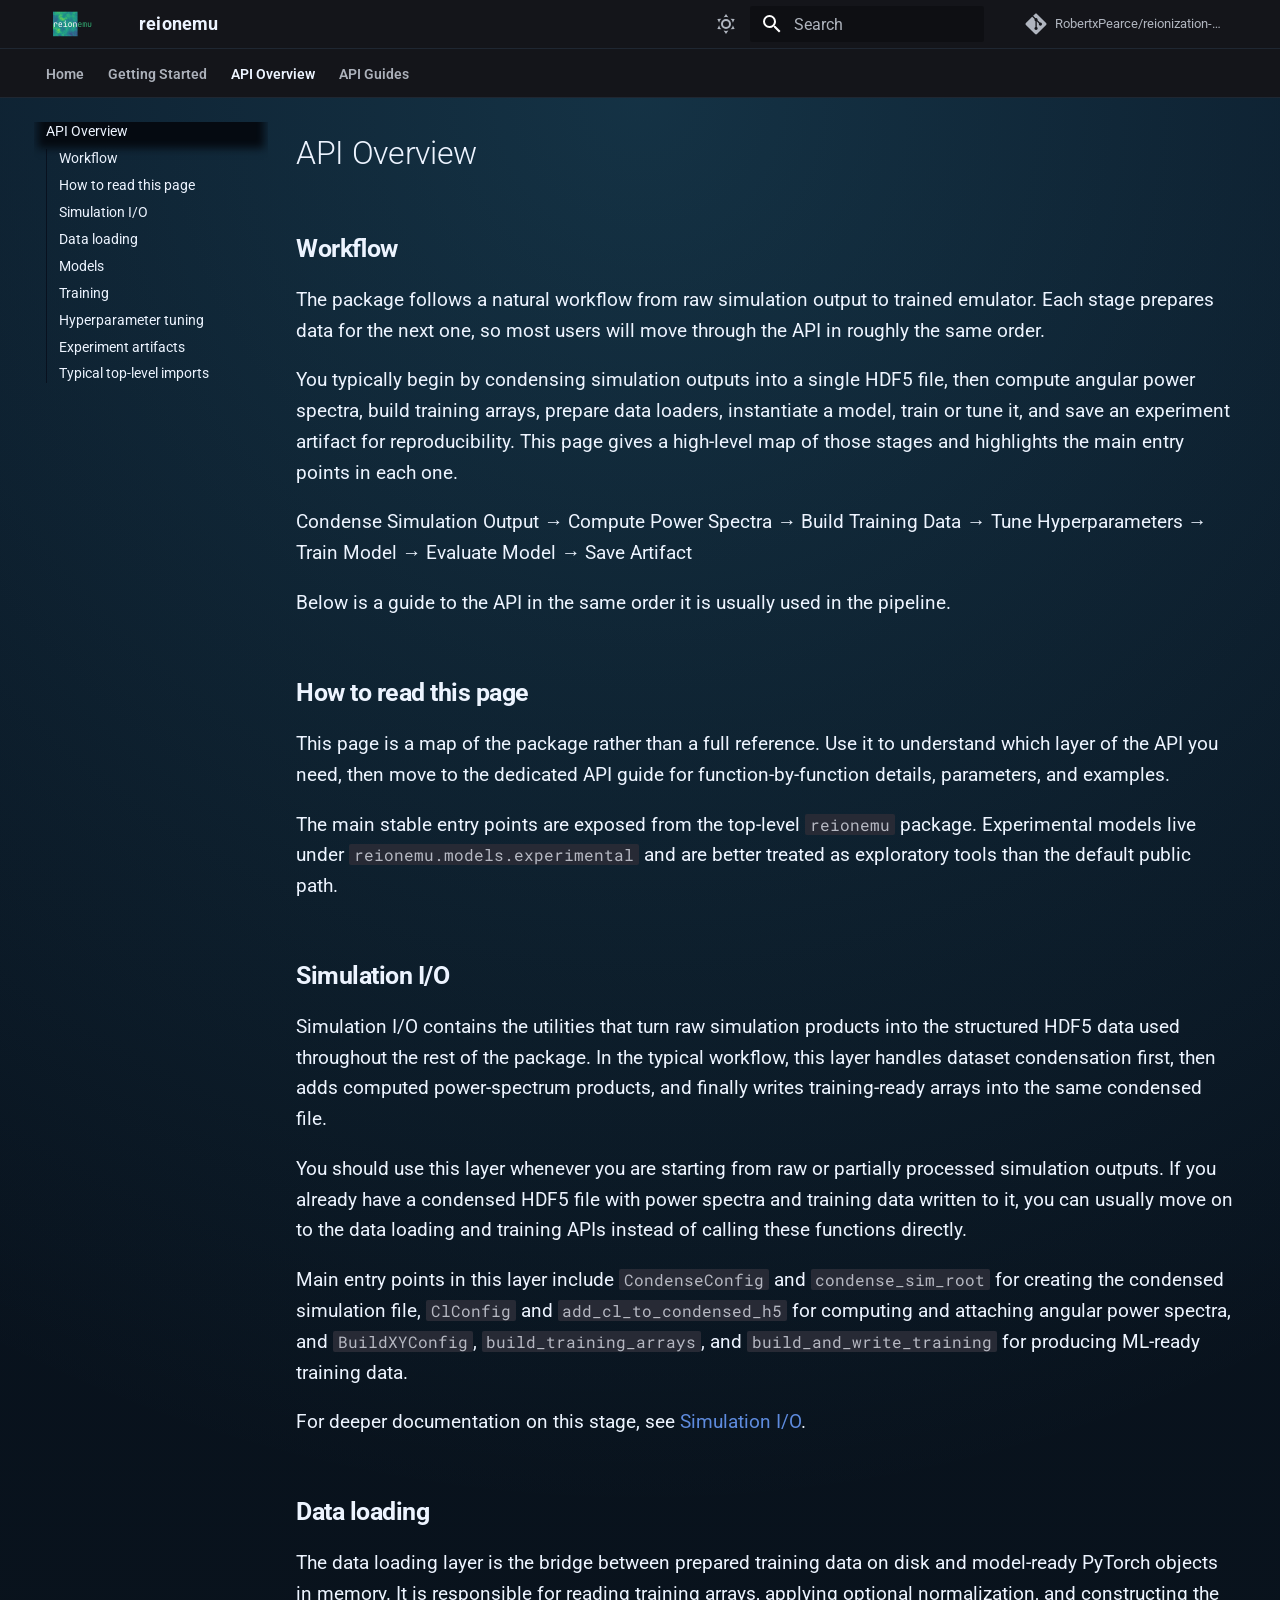
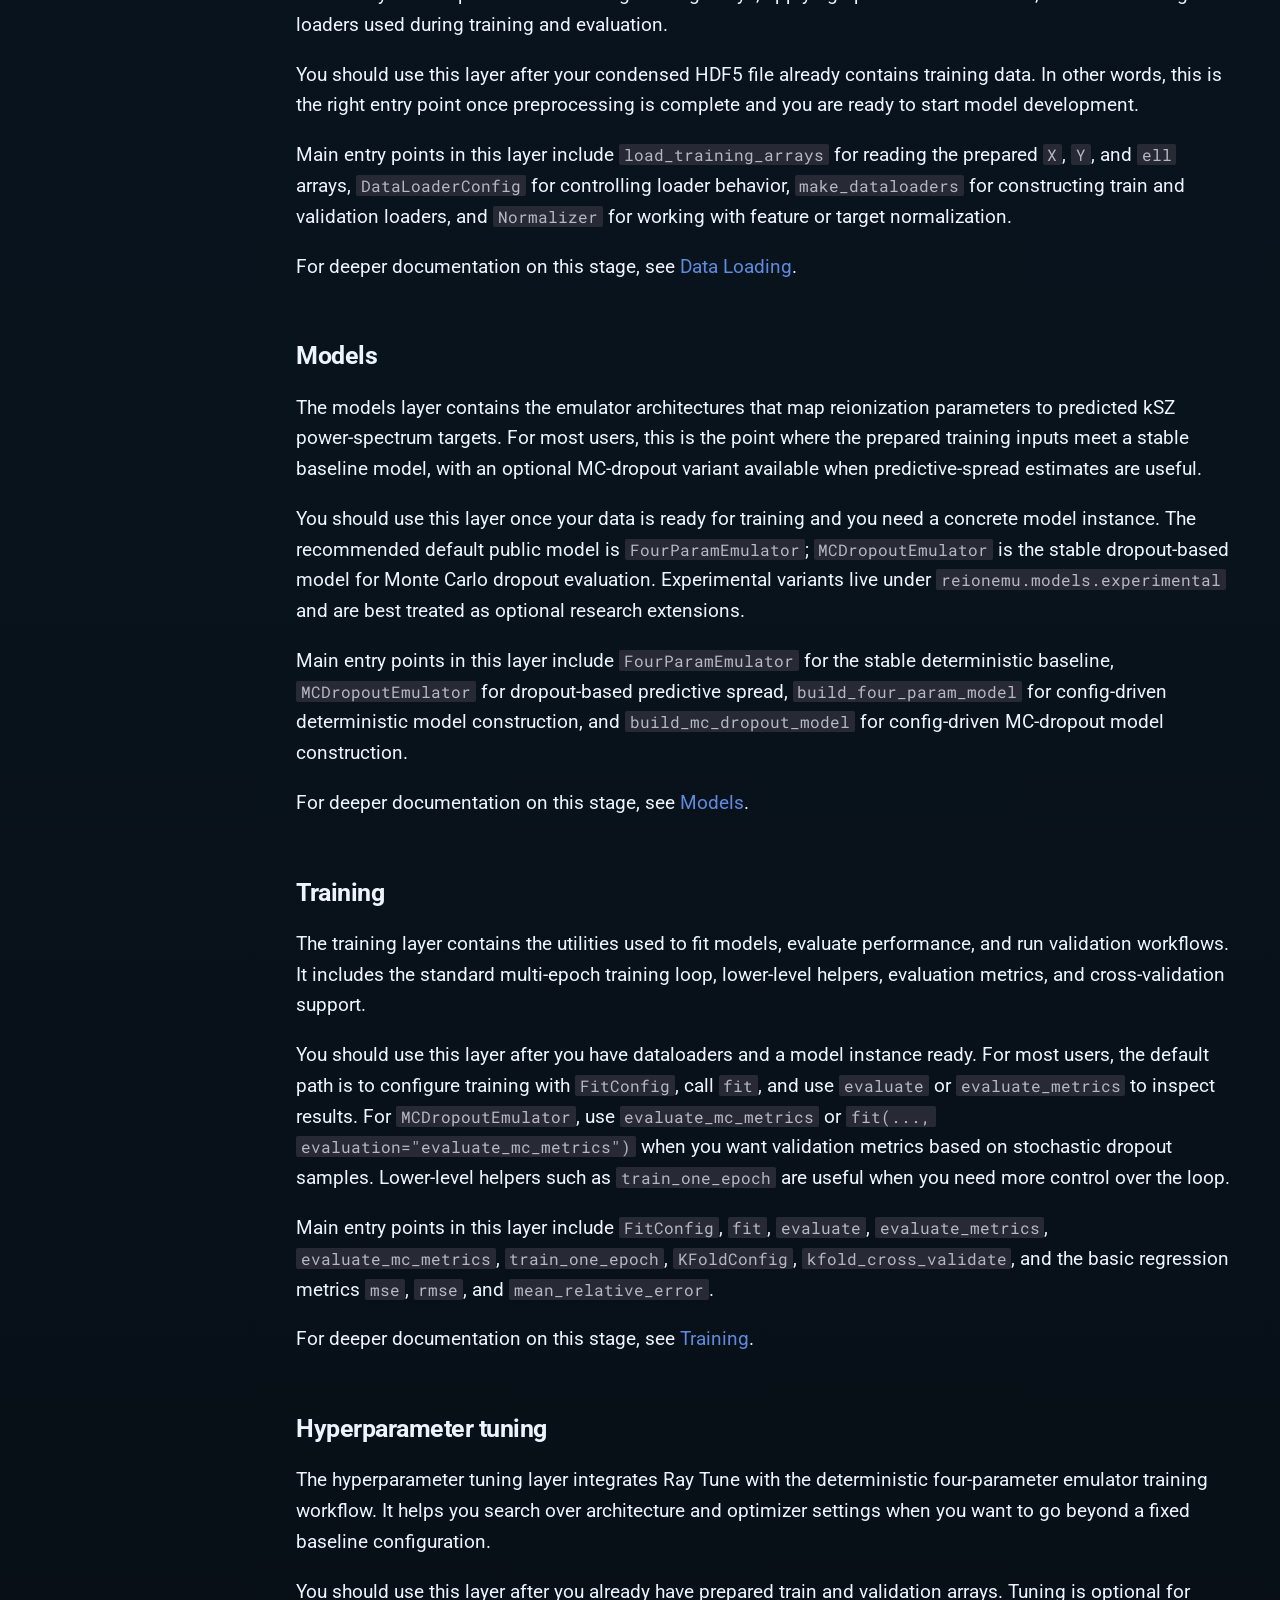
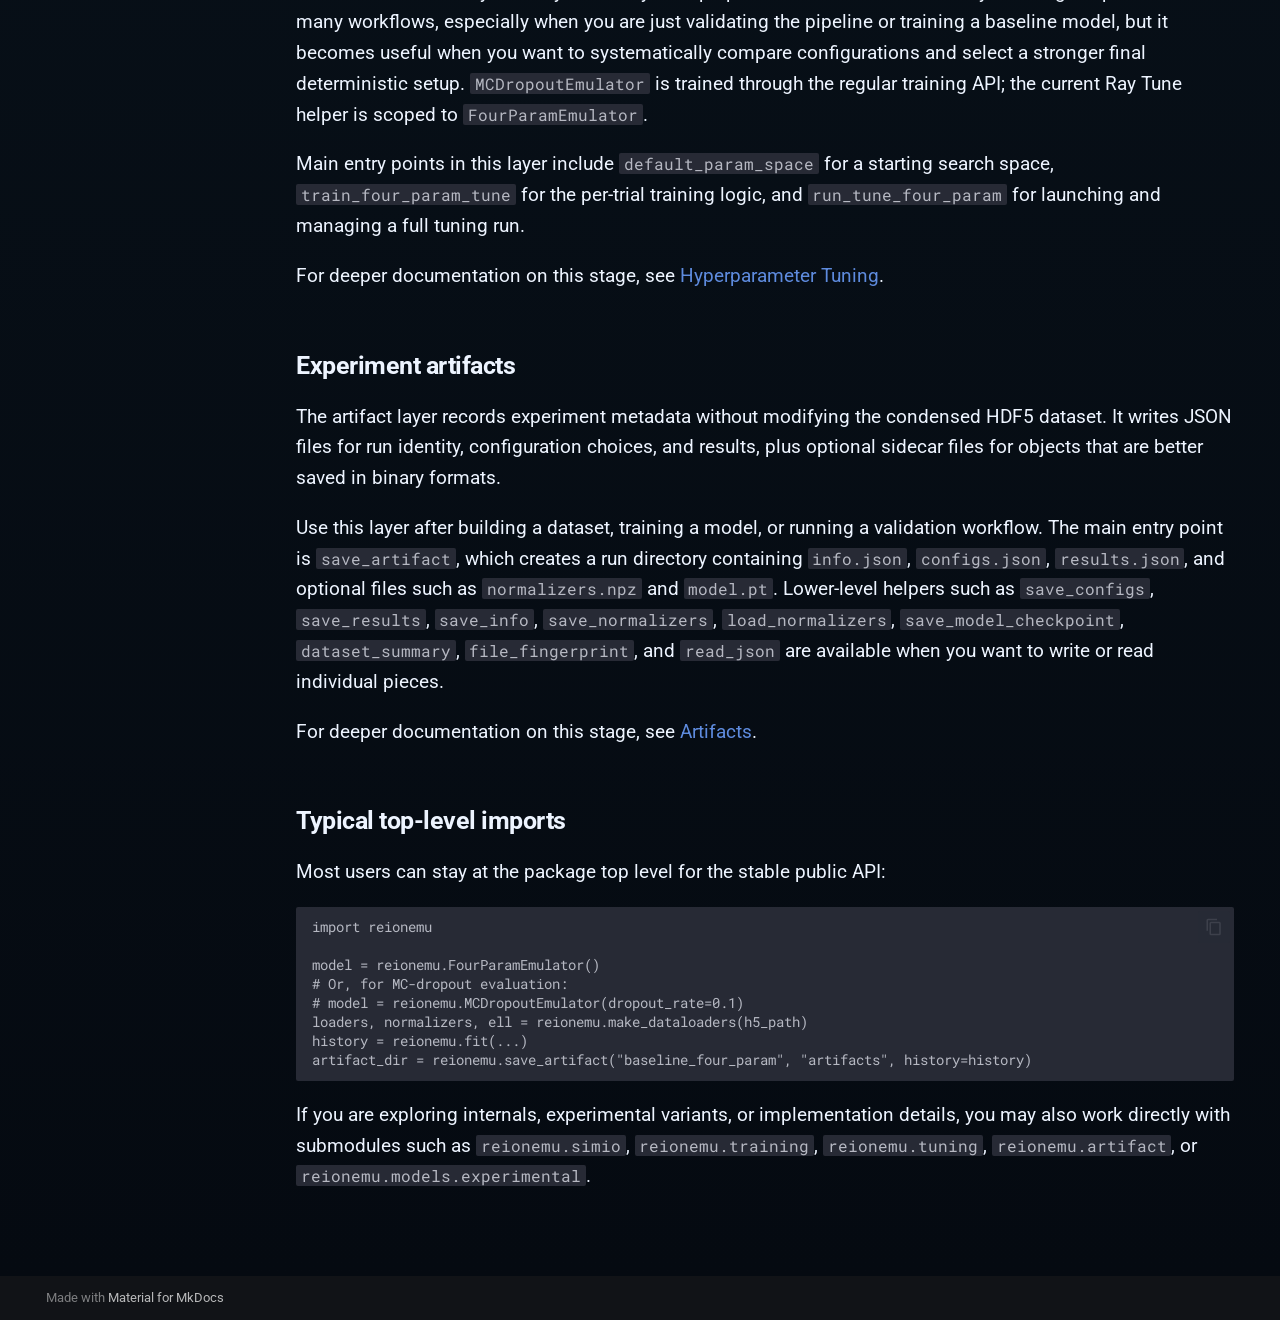
==== commit fbcb85dd: "Deployed 78213aa with MkDocs version: 1.6.1" ====
--- a/api-overview/index.html
+++ b/api-overview/index.html
@@ -541,6 +541,17 @@
 </li>
       
         <li class="md-nav__item">
+  <a href="#experiment-artifacts" class="md-nav__link">
+    <span class="md-ellipsis">
+      
+        Experiment artifacts
+      
+    </span>
+  </a>
+  
+</li>
+      
+        <li class="md-nav__item">
   <a href="#typical-top-level-imports" class="md-nav__link">
     <span class="md-ellipsis">
       
@@ -738,6 +749,34 @@
     
   
     Hyperparameter Tuning
+  
+
+    
+  </span>
+  
+  
+
+      </a>
+    </li>
+  
+
+              
+            
+              
+                
+  
+  
+  
+  
+    <li class="md-nav__item">
+      <a href="../api/artifacts/" class="md-nav__link">
+        
+  
+  
+  <span class="md-ellipsis">
+    
+  
+    Artifacts
   
 
     
@@ -781,8 +820,8 @@
 <h1 id="api-overview">API Overview<a class="headerlink" href="#api-overview" title="Permanent link">&para;</a></h1>
 <h2 id="workflow">Workflow<a class="headerlink" href="#workflow" title="Permanent link">&para;</a></h2>
 <p>The package follows a natural workflow from raw simulation output to trained emulator. Each stage prepares data for the next one, so most users will move through the API in roughly the same order.</p>
-<p>You typically begin by condensing simulation outputs into a single HDF5 file, then compute angular power spectra, build training arrays, prepare data loaders, instantiate a model, and train or tune it. This page gives a high-level map of those stages and highlights the main entry points in each one.</p>
-<p>Condense Simulation Output → Compute Power Spectra → Build Training Data → Tune Hyperparameters → Train Model → Evaluate Model</p>
+<p>You typically begin by condensing simulation outputs into a single HDF5 file, then compute angular power spectra, build training arrays, prepare data loaders, instantiate a model, train or tune it, and save an experiment artifact for reproducibility. This page gives a high-level map of those stages and highlights the main entry points in each one.</p>
+<p>Condense Simulation Output → Compute Power Spectra → Build Training Data → Tune Hyperparameters → Train Model → Evaluate Model → Save Artifact</p>
 <p>Below is a guide to the API in the same order it is usually used in the pipeline.</p>
 <h2 id="how-to-read-this-page">How to read this page<a class="headerlink" href="#how-to-read-this-page" title="Permanent link">&para;</a></h2>
 <p>This page is a map of the package rather than a full reference. Use it to understand which layer of the API you need, then move to the dedicated API guide for function-by-function details, parameters, and examples.</p>
@@ -812,6 +851,10 @@
 <p>You should use this layer after you already have prepared train and validation arrays. Tuning is optional for many workflows, especially when you are just validating the pipeline or training a baseline model, but it becomes useful when you want to systematically compare configurations and select a stronger final deterministic setup. <code>MCDropoutEmulator</code> is trained through the regular training API; the current Ray Tune helper is scoped to <code>FourParamEmulator</code>.</p>
 <p>Main entry points in this layer include <code>default_param_space</code> for a starting search space, <code>train_four_param_tune</code> for the per-trial training logic, and <code>run_tune_four_param</code> for launching and managing a full tuning run.</p>
 <p>For deeper documentation on this stage, see <a href="../api/hyperparameter-tuning/">Hyperparameter Tuning</a>.</p>
+<h2 id="experiment-artifacts">Experiment artifacts<a class="headerlink" href="#experiment-artifacts" title="Permanent link">&para;</a></h2>
+<p>The artifact layer records experiment metadata without modifying the condensed HDF5 dataset. It writes JSON files for run identity, configuration choices, and results, plus optional sidecar files for objects that are better saved in binary formats.</p>
+<p>Use this layer after building a dataset, training a model, or running a validation workflow. The main entry point is <code>save_artifact</code>, which creates a run directory containing <code>info.json</code>, <code>configs.json</code>, <code>results.json</code>, and optional files such as <code>normalizers.npz</code> and <code>model.pt</code>. Lower-level helpers such as <code>save_configs</code>, <code>save_results</code>, <code>save_info</code>, <code>save_normalizers</code>, <code>load_normalizers</code>, <code>save_model_checkpoint</code>, <code>dataset_summary</code>, <code>file_fingerprint</code>, and <code>read_json</code> are available when you want to write or read individual pieces.</p>
+<p>For deeper documentation on this stage, see <a href="../api/artifacts/">Artifacts</a>.</p>
 <h2 id="typical-top-level-imports">Typical top-level imports<a class="headerlink" href="#typical-top-level-imports" title="Permanent link">&para;</a></h2>
 <p>Most users can stay at the package top level for the stable public API:</p>
 <pre><code class="language-python">import reionemu
@@ -821,8 +864,9 @@
 # model = reionemu.MCDropoutEmulator(dropout_rate=0.1)
 loaders, normalizers, ell = reionemu.make_dataloaders(h5_path)
 history = reionemu.fit(...)
+artifact_dir = reionemu.save_artifact(&quot;baseline_four_param&quot;, &quot;artifacts&quot;, history=history)
 </code></pre>
-<p>If you are exploring internals, experimental variants, or implementation details, you may also work directly with submodules such as <code>reionemu.simio</code>, <code>reionemu.training</code>, <code>reionemu.tuning</code>, or <code>reionemu.models.experimental</code>.</p>
+<p>If you are exploring internals, experimental variants, or implementation details, you may also work directly with submodules such as <code>reionemu.simio</code>, <code>reionemu.training</code>, <code>reionemu.tuning</code>, <code>reionemu.artifact</code>, or <code>reionemu.models.experimental</code>.</p>
 
 
 
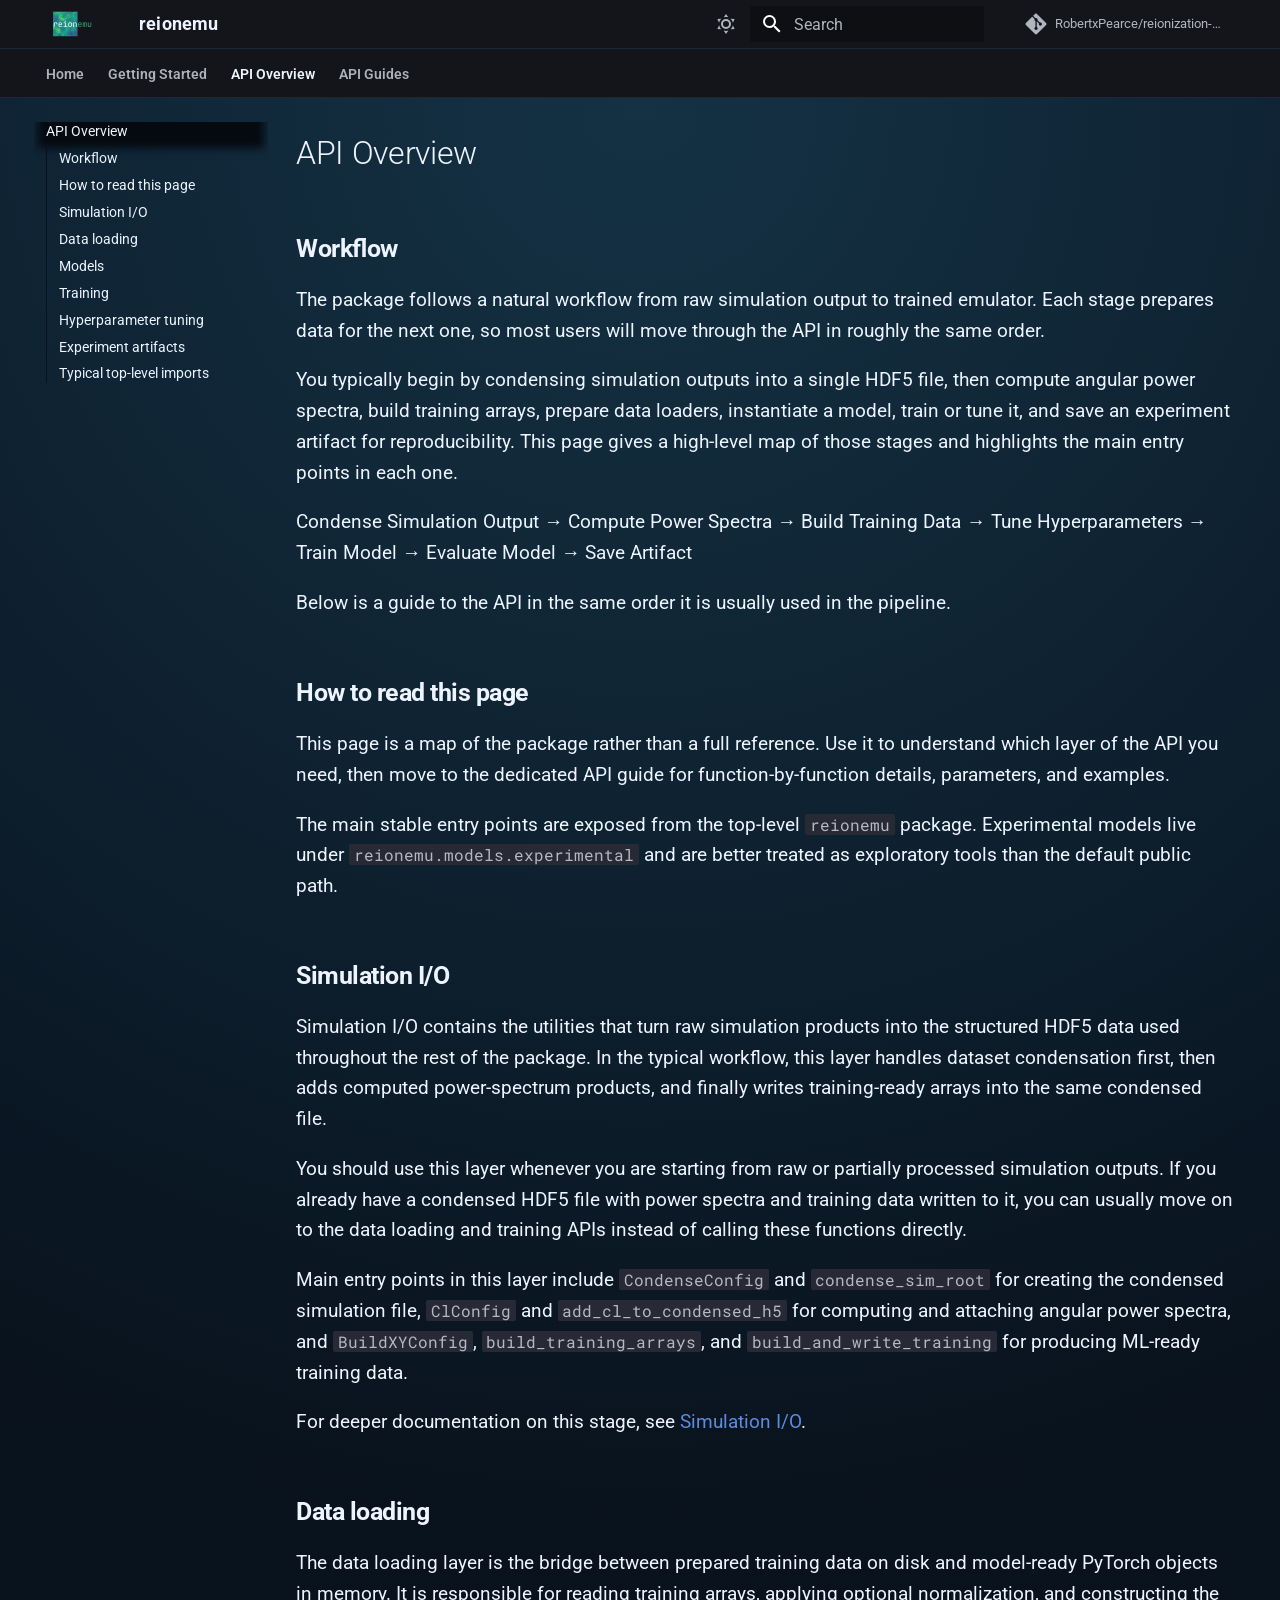
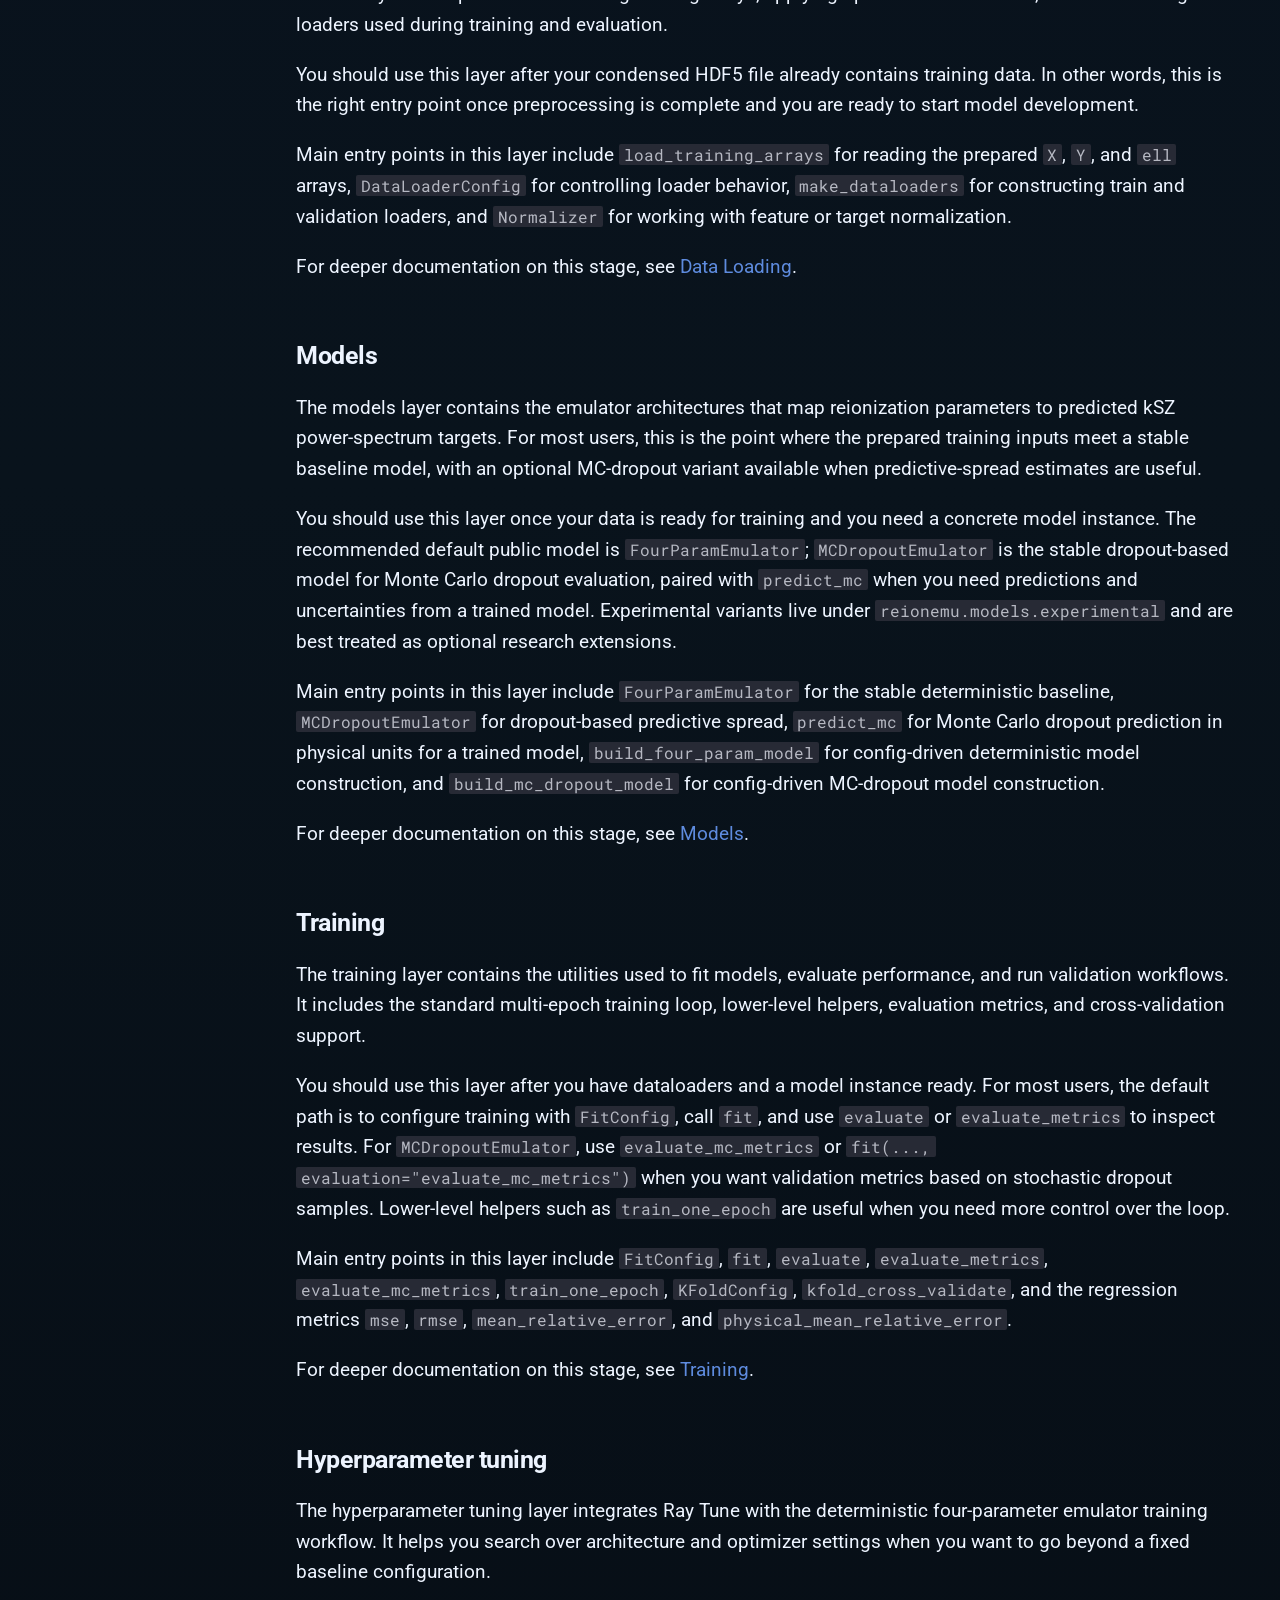
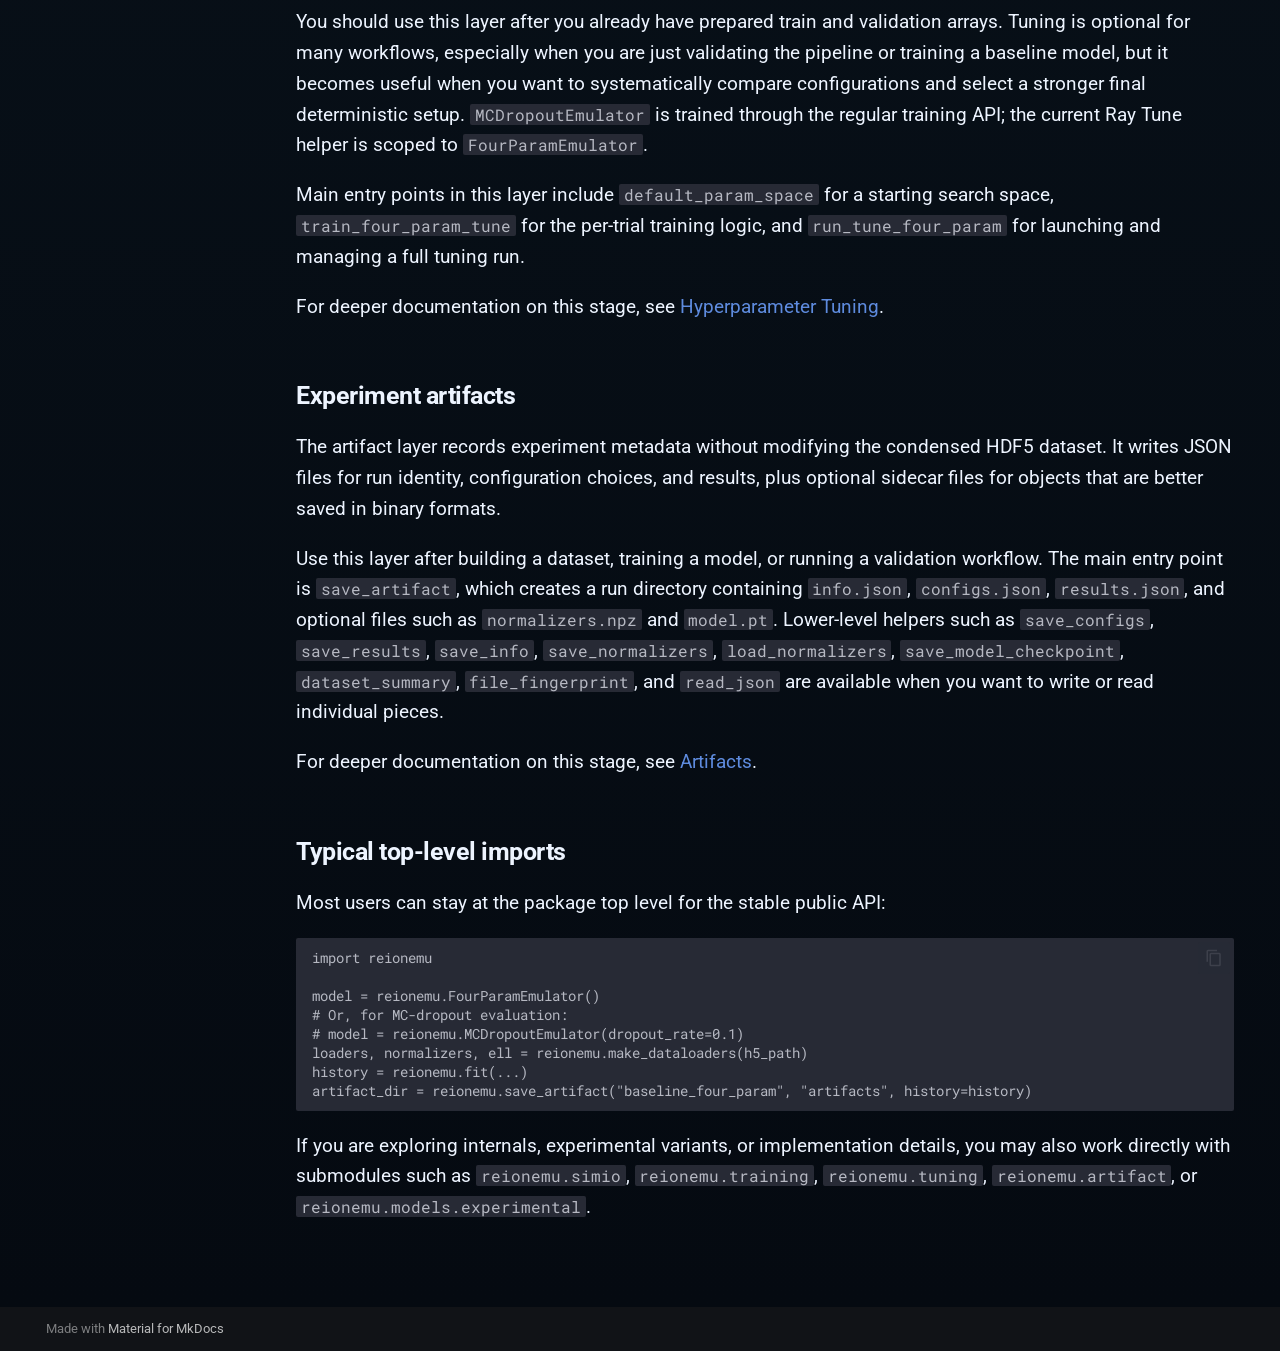
==== commit ede0be7c: "Deployed cb8c4ef with MkDocs version: 1.6.1" ====
--- a/api-overview/index.html
+++ b/api-overview/index.html
@@ -838,13 +838,13 @@
 <p>For deeper documentation on this stage, see <a href="../api/data-loading/">Data Loading</a>.</p>
 <h2 id="models">Models<a class="headerlink" href="#models" title="Permanent link">&para;</a></h2>
 <p>The models layer contains the emulator architectures that map reionization parameters to predicted kSZ power-spectrum targets. For most users, this is the point where the prepared training inputs meet a stable baseline model, with an optional MC-dropout variant available when predictive-spread estimates are useful.</p>
-<p>You should use this layer once your data is ready for training and you need a concrete model instance. The recommended default public model is <code>FourParamEmulator</code>; <code>MCDropoutEmulator</code> is the stable dropout-based model for Monte Carlo dropout evaluation. Experimental variants live under <code>reionemu.models.experimental</code> and are best treated as optional research extensions.</p>
-<p>Main entry points in this layer include <code>FourParamEmulator</code> for the stable deterministic baseline, <code>MCDropoutEmulator</code> for dropout-based predictive spread, <code>build_four_param_model</code> for config-driven deterministic model construction, and <code>build_mc_dropout_model</code> for config-driven MC-dropout model construction.</p>
+<p>You should use this layer once your data is ready for training and you need a concrete model instance. The recommended default public model is <code>FourParamEmulator</code>; <code>MCDropoutEmulator</code> is the stable dropout-based model for Monte Carlo dropout evaluation, paired with <code>predict_mc</code> when you need predictions and uncertainties from a trained model. Experimental variants live under <code>reionemu.models.experimental</code> and are best treated as optional research extensions.</p>
+<p>Main entry points in this layer include <code>FourParamEmulator</code> for the stable deterministic baseline, <code>MCDropoutEmulator</code> for dropout-based predictive spread, <code>predict_mc</code> for Monte Carlo dropout prediction in physical units for a trained model, <code>build_four_param_model</code> for config-driven deterministic model construction, and <code>build_mc_dropout_model</code> for config-driven MC-dropout model construction.</p>
 <p>For deeper documentation on this stage, see <a href="../api/models/">Models</a>.</p>
 <h2 id="training">Training<a class="headerlink" href="#training" title="Permanent link">&para;</a></h2>
 <p>The training layer contains the utilities used to fit models, evaluate performance, and run validation workflows. It includes the standard multi-epoch training loop, lower-level helpers, evaluation metrics, and cross-validation support.</p>
 <p>You should use this layer after you have dataloaders and a model instance ready. For most users, the default path is to configure training with <code>FitConfig</code>, call <code>fit</code>, and use <code>evaluate</code> or <code>evaluate_metrics</code> to inspect results. For <code>MCDropoutEmulator</code>, use <code>evaluate_mc_metrics</code> or <code>fit(..., evaluation="evaluate_mc_metrics")</code> when you want validation metrics based on stochastic dropout samples. Lower-level helpers such as <code>train_one_epoch</code> are useful when you need more control over the loop.</p>
-<p>Main entry points in this layer include <code>FitConfig</code>, <code>fit</code>, <code>evaluate</code>, <code>evaluate_metrics</code>, <code>evaluate_mc_metrics</code>, <code>train_one_epoch</code>, <code>KFoldConfig</code>, <code>kfold_cross_validate</code>, and the basic regression metrics <code>mse</code>, <code>rmse</code>, and <code>mean_relative_error</code>.</p>
+<p>Main entry points in this layer include <code>FitConfig</code>, <code>fit</code>, <code>evaluate</code>, <code>evaluate_metrics</code>, <code>evaluate_mc_metrics</code>, <code>train_one_epoch</code>, <code>KFoldConfig</code>, <code>kfold_cross_validate</code>, and the regression metrics <code>mse</code>, <code>rmse</code>, <code>mean_relative_error</code>, and <code>physical_mean_relative_error</code>.</p>
 <p>For deeper documentation on this stage, see <a href="../api/training/">Training</a>.</p>
 <h2 id="hyperparameter-tuning">Hyperparameter tuning<a class="headerlink" href="#hyperparameter-tuning" title="Permanent link">&para;</a></h2>
 <p>The hyperparameter tuning layer integrates Ray Tune with the deterministic four-parameter emulator training workflow. It helps you search over architecture and optimizer settings when you want to go beyond a fixed baseline configuration.</p>
